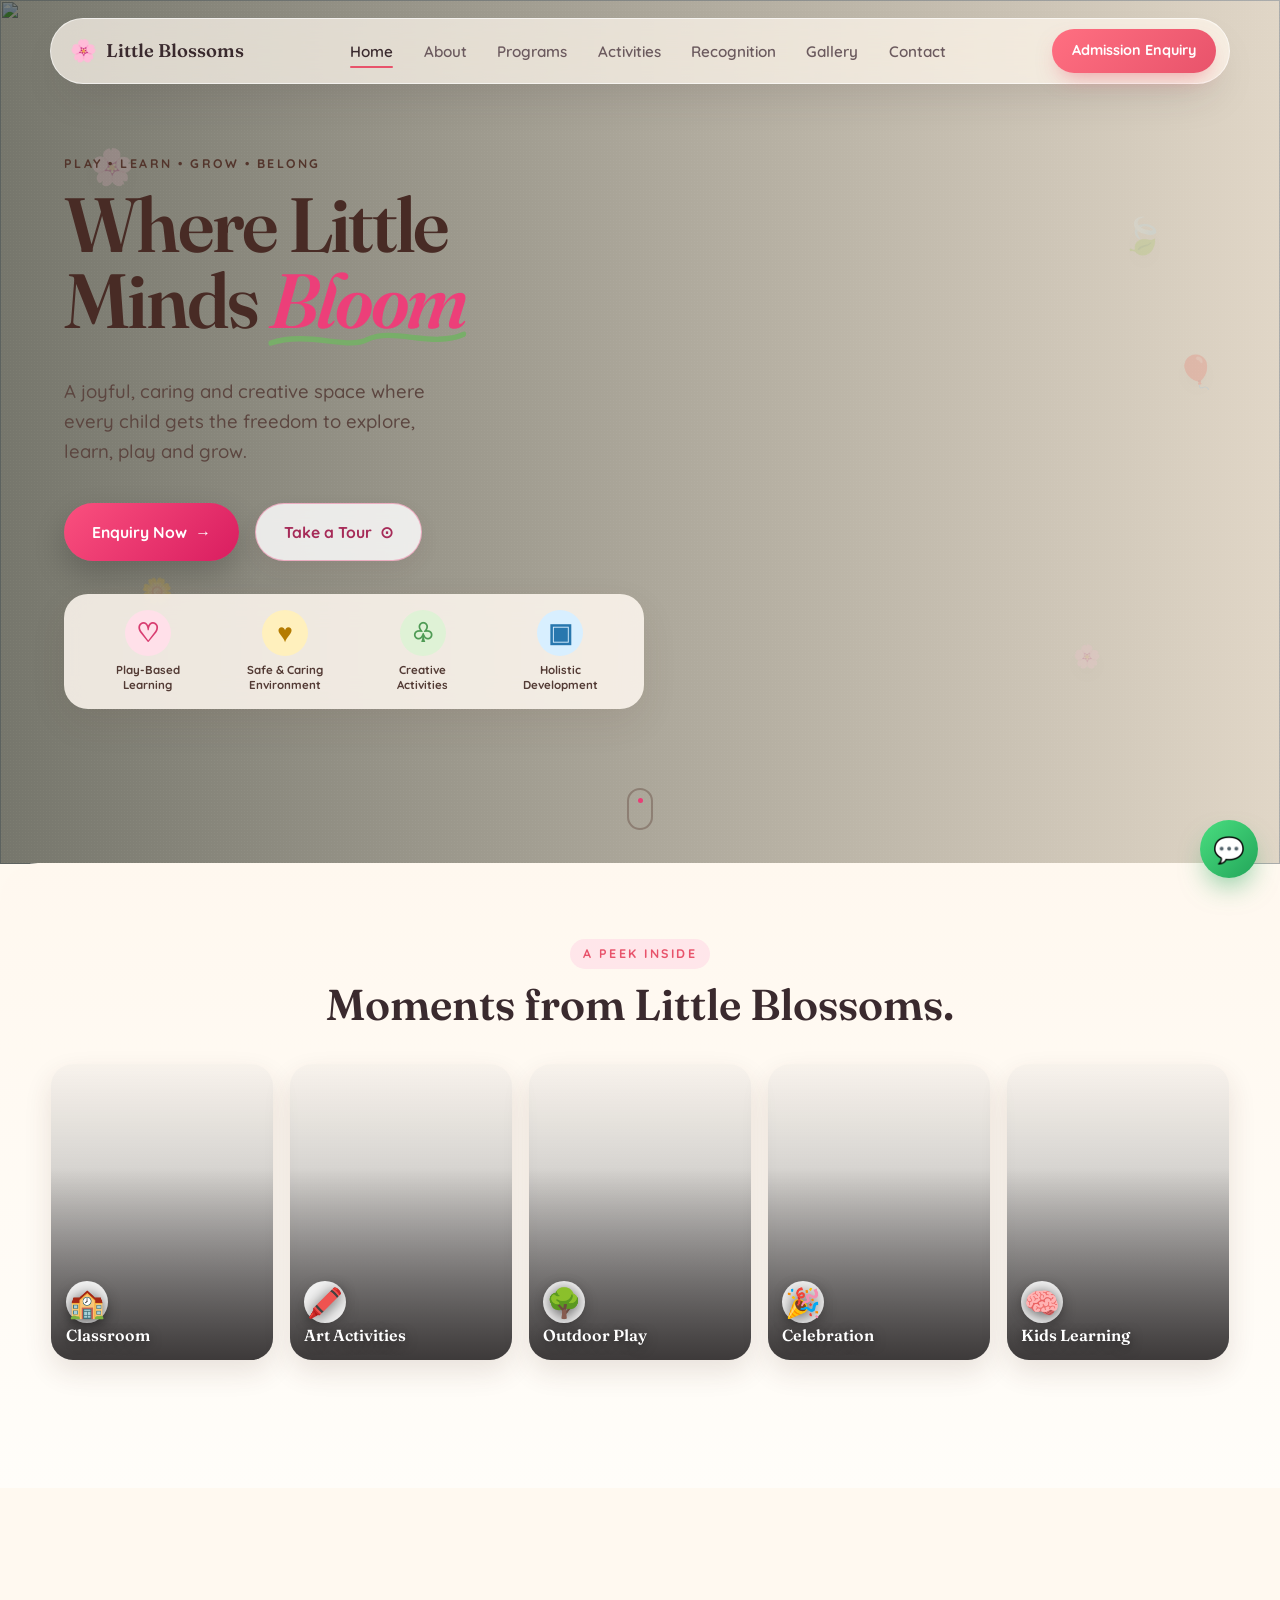
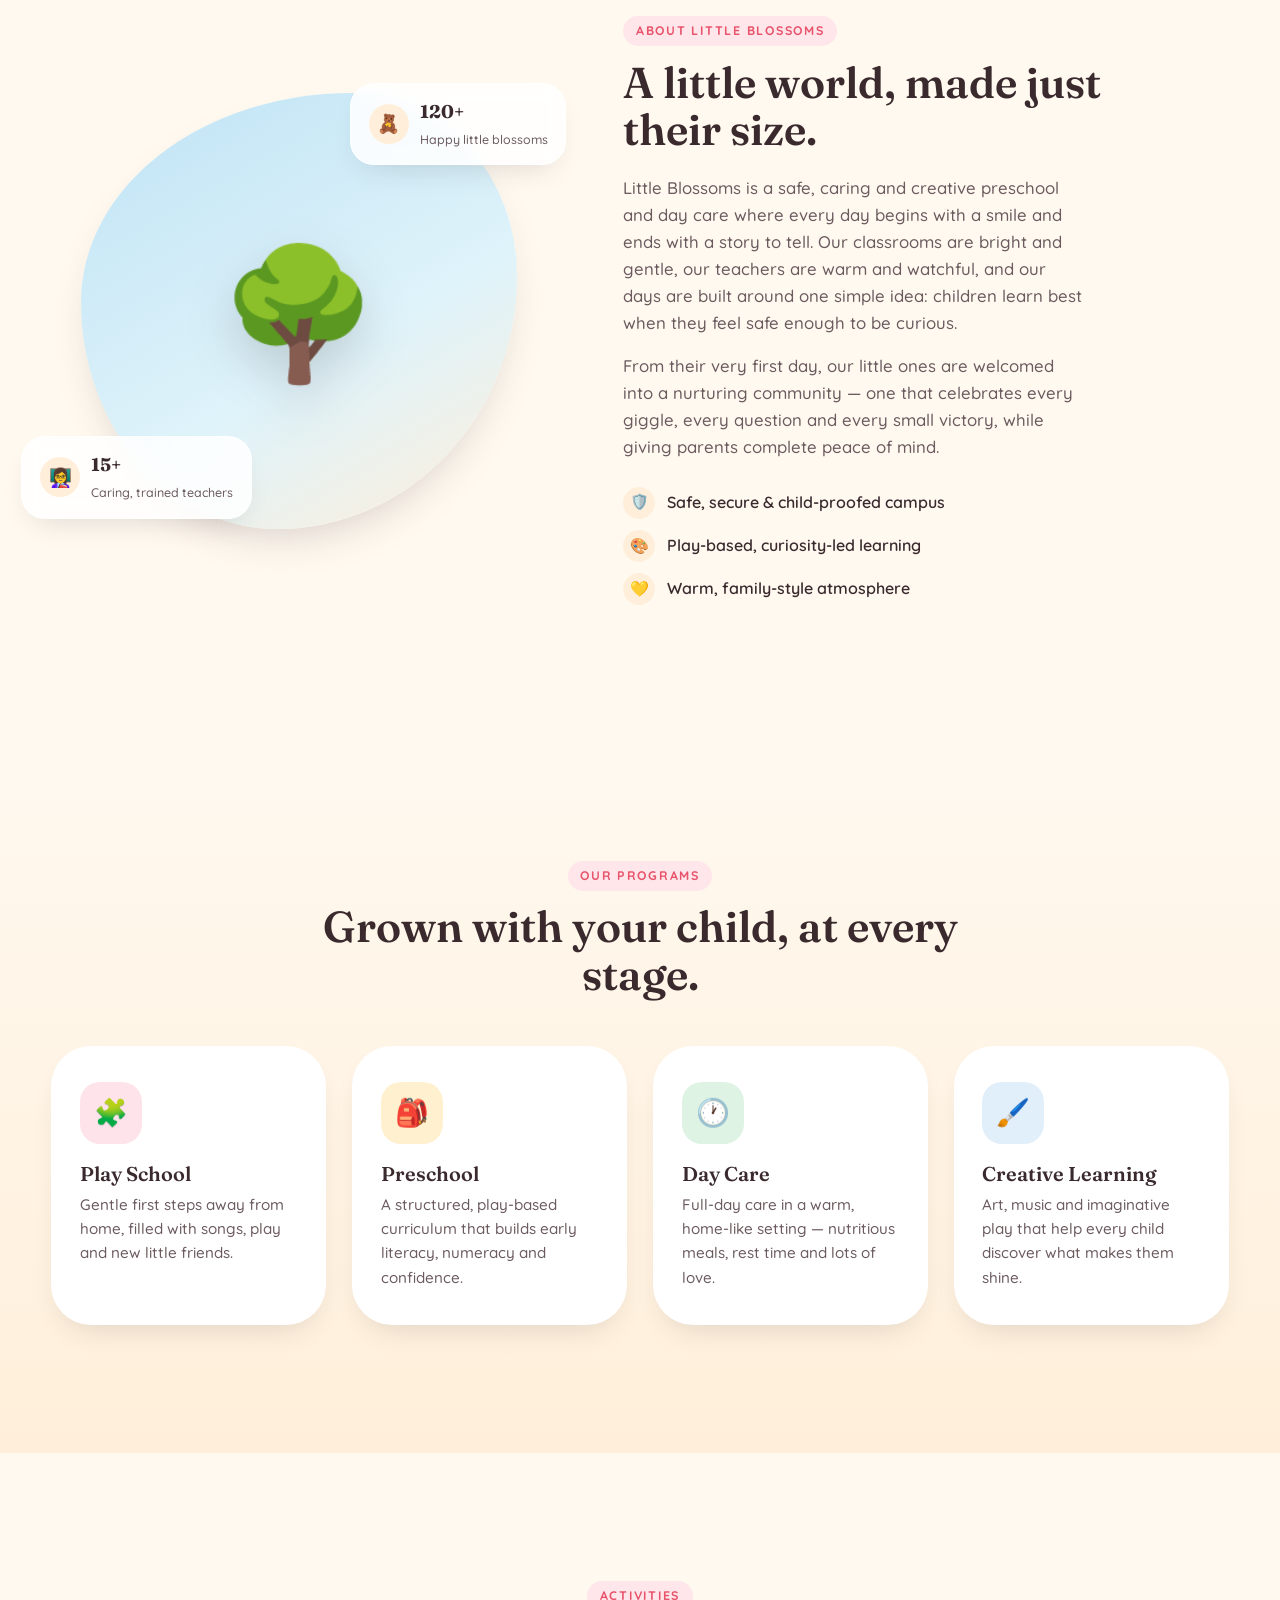
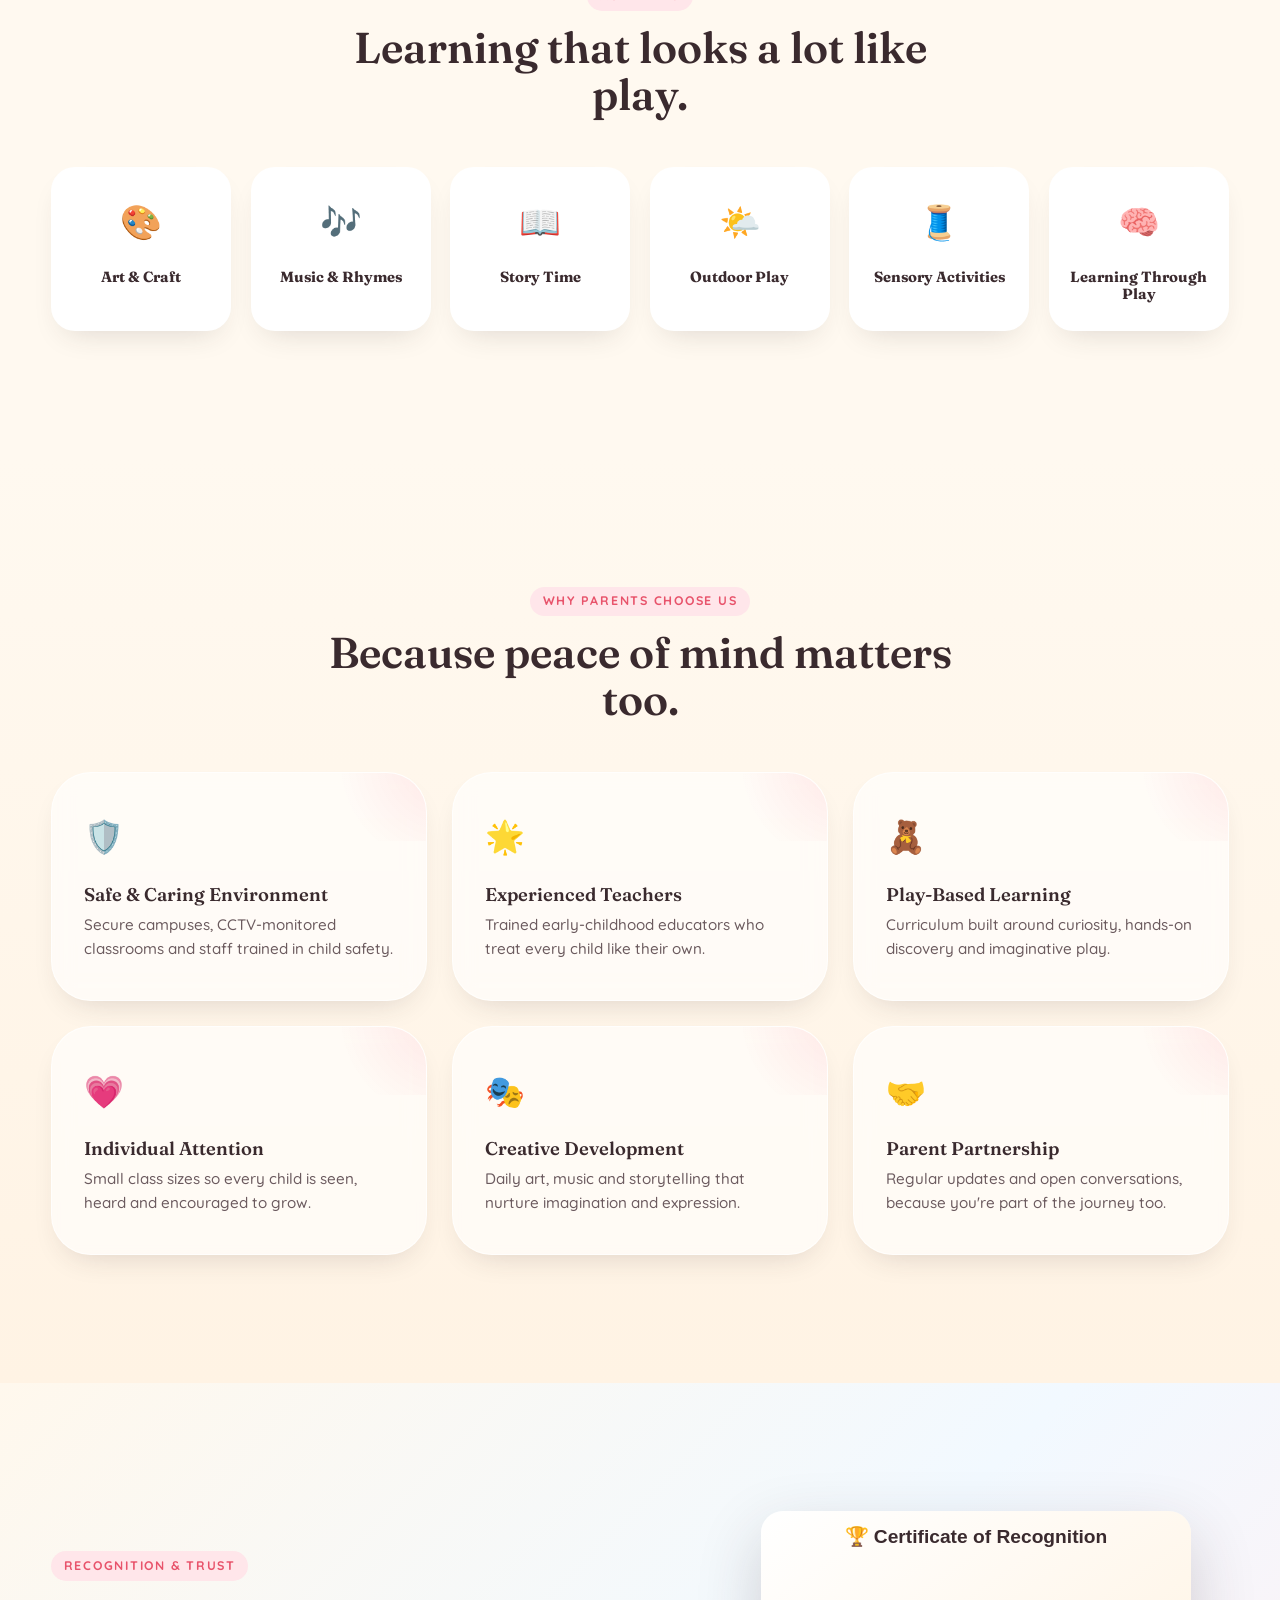
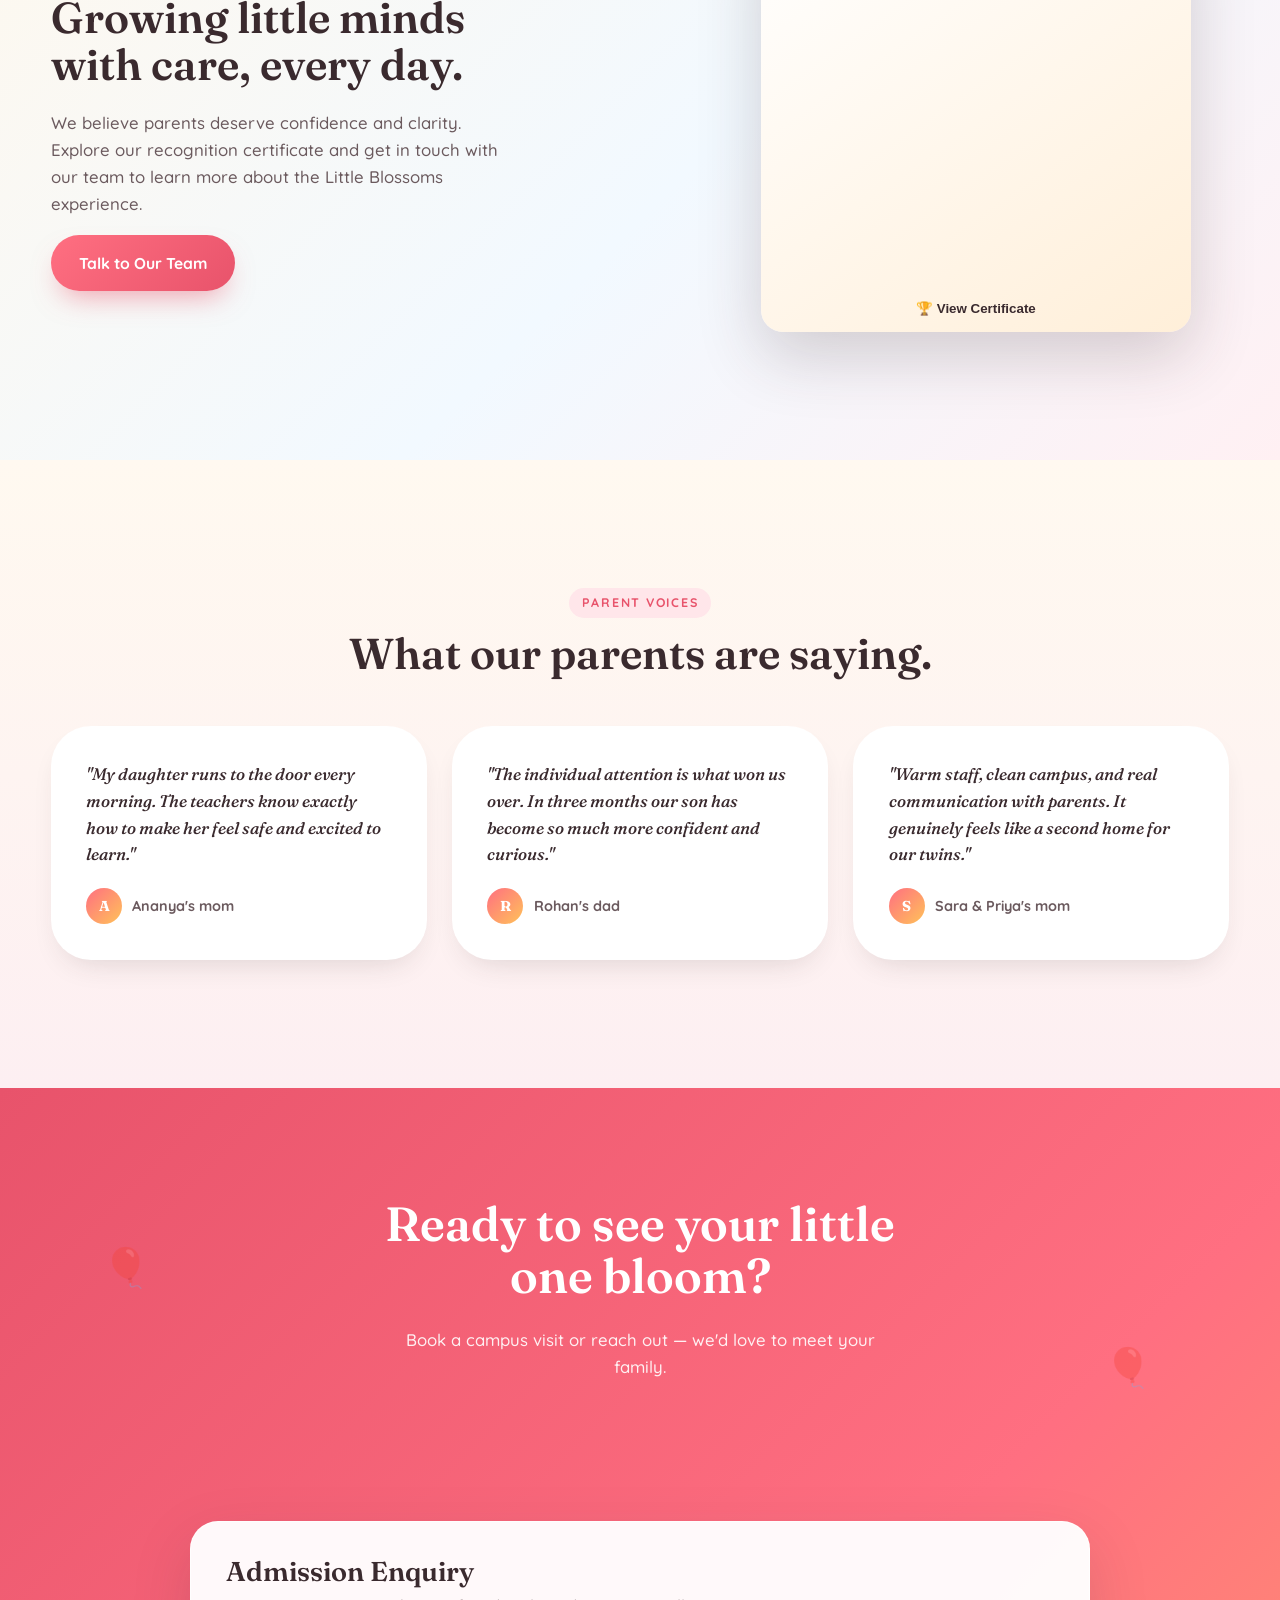
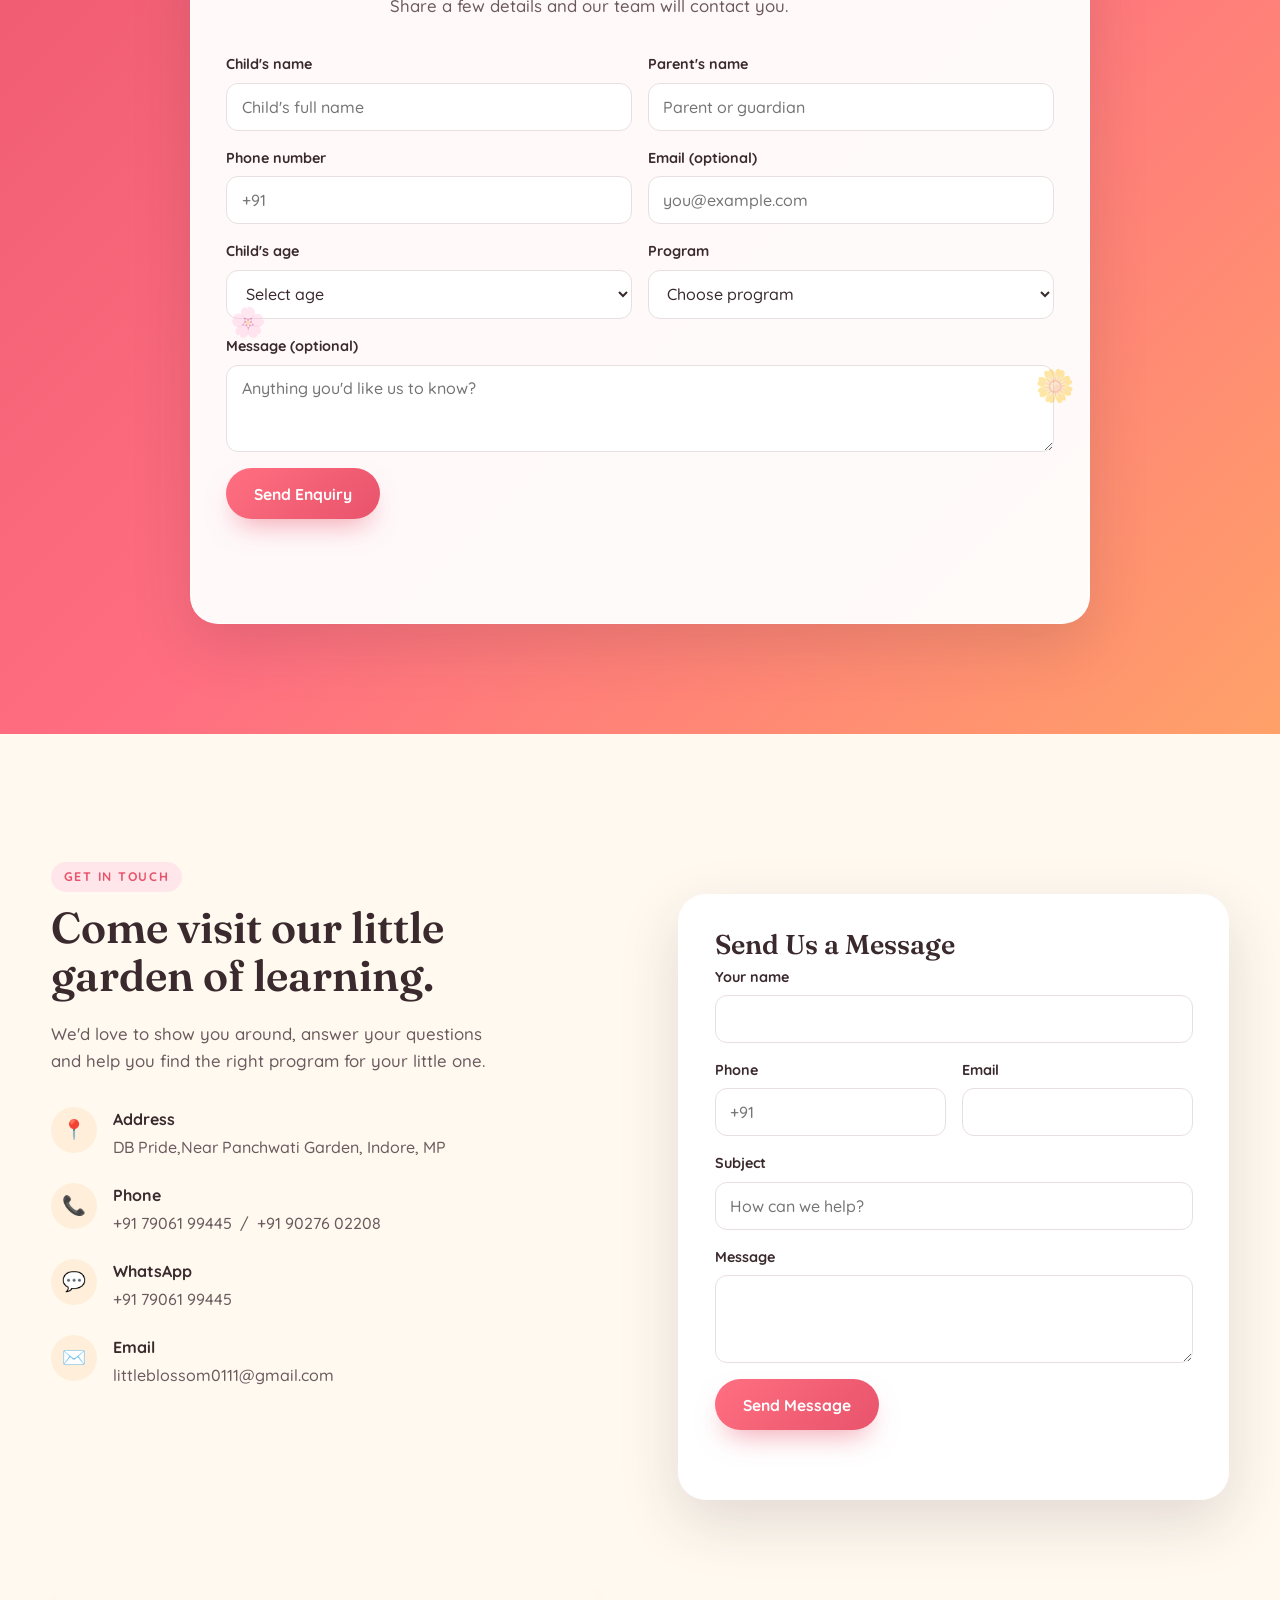
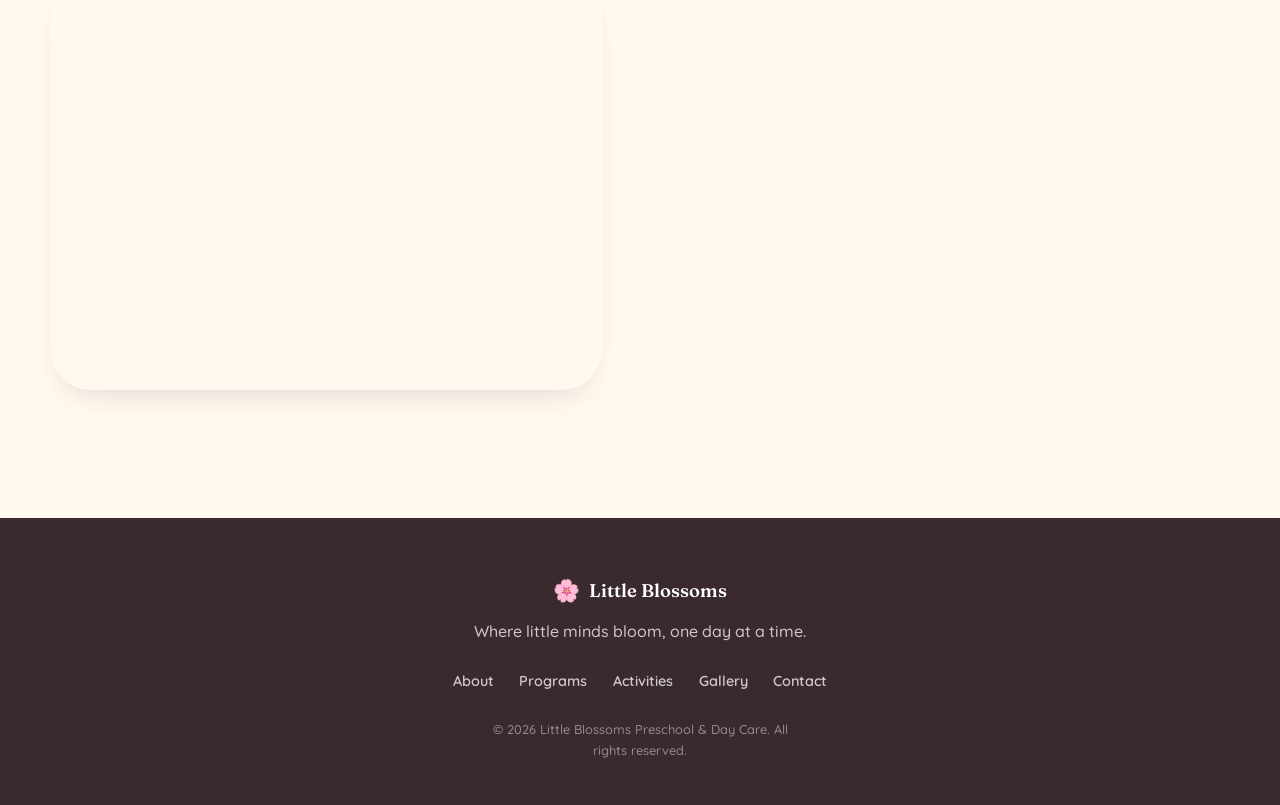
==== index.html @ 8f1f5c71 "Improve local SEO metadata and preschool structured data" ====
<!DOCTYPE html>
<html lang="en">
<head>
<meta charset="UTF-8" />
<meta name="viewport" content="width=device-width, initial-scale=1.0" />

<title>Little Blossoms — Preschool & Day Care</title>

<meta name="description" content="Looking for a play school, preschool or day care in DB Pride, Indore? Little Blossoms offers caring early learning, creative activities and day care. Call 79061 99445 for an admission enquiry." />
<meta name="robots" content="index, follow, max-image-preview:large" />
<link rel="canonical" href="https://littleblossom0111-droid.github.io/Littleblossomsdbpride/" />
<meta name="theme-color" content="#fff8f3" />
<meta property="og:type" content="website" />
<meta property="og:locale" content="en_IN" />
<meta property="og:site_name" content="Little Blossoms Preschool &amp; Day Care" />
<meta property="og:title" content="Little Blossoms Preschool &amp; Day Care in DB Pride, Indore" />
<meta property="og:description" content="A caring play school, preschool and day care in DB Pride, near Panchwati Garden, Indore." />
<meta property="og:url" content="https://littleblossom0111-droid.github.io/Littleblossomsdbpride/" />
<meta property="og:image" content="https://images.pexels.com/photos/8535232/pexels-photo-8535232.jpeg?auto=compress&amp;cs=tinysrgb&amp;w=1200" />
<meta name="twitter:card" content="summary_large_image" />
<meta name="twitter:title" content="Little Blossoms Preschool &amp; Day Care in DB Pride, Indore" />
<meta name="twitter:description" content="Play school, preschool and day care in DB Pride, Indore. Enquire about admissions." />
<meta name="keywords" content="Little Blossoms Indore, Little Blossoms DB Pride, preschool in DB Pride Indore, play school in DB Pride, daycare in DB Pride Indore, playgroup Indore, nursery school near Panchwati Garden Indore" />
<script type="application/ld+json">
{
  "@context": "https://schema.org",
  "@type": "Preschool",
  "@id": "https://littleblossom0111-droid.github.io/Littleblossomsdbpride/#preschool",
  "name": "Little Blossoms Preschool & Day Care",
  "url": "https://littleblossom0111-droid.github.io/Littleblossomsdbpride/",
  "description": "Play school, preschool and day care in DB Pride, near Panchwati Garden, Indore, Madhya Pradesh.",
  "telephone": ["+91-79061-99445", "+91-90276-02208"],
  "email": "littleblossom0111@gmail.com",
  "address": {
    "@type": "PostalAddress",
    "streetAddress": "DB Pride, Near Panchwati Garden",
    "addressLocality": "Indore",
    "addressRegion": "Madhya Pradesh",
    "addressCountry": "IN"
  },
  "areaServed": {"@type": "City", "name": "Indore"},
  "knowsAbout": ["Play school", "Preschool education", "Day care", "Playgroup", "Nursery school", "Early childhood learning"]
}
</script>

<!-- Fonts -->
<link rel="preconnect" href="https://fonts.googleapis.com">
<link rel="preconnect" href="https://fonts.gstatic.com" crossorigin>

<link href="https://fonts.googleapis.com/css2?family=Fraunces:ital,opsz,wght@0,9..144,400;0,9..144,500;0,9..144,600;0,9..144,700;1,9..144,500&family=Quicksand:wght@400;500;600;700&display=swap" rel="stylesheet">

<link rel="stylesheet" href="style.css" />

<link rel="icon"
href="data:image/svg+xml,<svg xmlns=%22http://www.w3.org/2000/svg%22 viewBox=%220 0 100 100%22><text y=%22.9em%22 font-size=%2290%22>🌸</text></svg>">

<style>

/* =====================================================
   CERTIFICATE CLICK / FULL SCREEN POPUP
   ===================================================== */

.about-cert-photo {
  cursor: zoom-in;
}

.certificate-lightbox {
  position: fixed;
  inset: 0;

  width: 100%;
  height: 100%;

  background: rgba(0, 0, 0, 0.94);

  display: flex;
  align-items: center;
  justify-content: center;

  padding: 25px;

  opacity: 0;
  visibility: hidden;
  pointer-events: none;

  z-index: 999999;

  transition:
    opacity 0.3s ease,
    visibility 0.3s ease;
}

.certificate-lightbox.active {
  opacity: 1;
  visibility: visible;
  pointer-events: auto;
}

.certificate-lightbox img {
  display: block;

  max-width: 95vw;
  max-height: 90vh;

  width: auto;
  height: auto;

  object-fit: contain;

  border-radius: 12px;

  box-shadow:
    0 20px 80px rgba(0,0,0,0.7);

  transform: scale(0.85);

  transition: transform 0.3s ease;
}

.certificate-lightbox.active img {
  transform: scale(1);
}

/* Close Button */

.certificate-close {
  position: absolute;

  top: 18px;
  right: 20px;

  width: 48px;
  height: 48px;

  border: 1px solid rgba(255,255,255,0.25);

  border-radius: 50%;

  background: rgba(255,255,255,0.12);

  color: white;

  font-size: 24px;
  font-weight: 600;

  cursor: pointer;

  display: flex;
  align-items: center;
  justify-content: center;

  z-index: 10;

  transition:
    background 0.2s ease,
    transform 0.2s ease;
}

.certificate-close:hover {
  background: rgba(255,255,255,0.25);
  transform: scale(1.08);
}

/* Mobile */

@media (max-width: 600px) {

  .certificate-lightbox {
    padding: 15px;
  }

  .certificate-lightbox img {
    max-width: 96vw;
    max-height: 85vh;
    border-radius: 8px;
  }

  .certificate-close {
    top: 12px;
    right: 12px;

    width: 44px;
    height: 44px;

    font-size: 21px;
  }
}

</style>

</head>

<body>

<!-- =====================================================
     NAVIGATION
     ===================================================== -->

<nav class="navbar" id="navbar">

  <div class="nav-inner">

    <a href="#home" class="nav-logo">

      <span class="nav-logo-icon">🌸</span>

      <span class="nav-logo-text">
        Little Blossoms
      </span>

    </a>

    <ul class="nav-links" id="navLinks">

      <li>
        <a href="#home" class="nav-link active">
          Home
        </a>
      </li>

      <li>
        <a href="#about" class="nav-link">
          About
        </a>
      </li>

      <li>
        <a href="#programs" class="nav-link">
          Programs
        </a>
      </li>

      <li>
        <a href="#activities" class="nav-link">
          Activities
        </a>
      </li>

      <li>
        <a href="#recognition" class="nav-link">Recognition</a>
      </li>

      <li>
        <a href="#gallery" class="nav-link">
          Gallery
        </a>
      </li>

      <li>
        <a href="#contact" class="nav-link">
          Contact
        </a>
      </li>

    </ul>

    <a href="#admission" class="nav-cta">
      Admission Enquiry
    </a>

    <button
      class="nav-toggle"
      id="navToggle"
      aria-label="Toggle menu"
      aria-expanded="false">

      <span></span>
      <span></span>
      <span></span>

    </button>

  </div>

</nav>


<!-- =====================================================
     HERO
     ===================================================== -->

<header class="hero" id="home">

  <div class="hero-video-wrap" aria-hidden="true">
    <img class="hero-photo" src="https://images.pexels.com/photos/8535232/pexels-photo-8535232.jpeg?auto=compress&cs=tinysrgb&w=2000" alt="" fetchpriority="high">
  </div>

  <div class="hero-noise"></div>

  <div class="hero-decor" aria-hidden="true">

    <span class="petal petal-1">🌸</span>
    <span class="petal petal-2">🌼</span>
    <span class="petal petal-3">🍃</span>
    <span class="petal petal-4">🌸</span>
    <span class="petal petal-5">🎈</span>

  </div>

  <div class="hero-content">

    <p class="hero-eyebrow reveal" data-reveal>
      PLAY &bull; LEARN &bull; GROW &bull; BELONG
    </p>

    <h1 class="hero-title reveal" data-reveal>

      Where Little Minds

      <span class="bloom-word">

        Bloom

        <svg
          class="bloom-underline"
          viewBox="0 0 300 24"
          preserveAspectRatio="none">

          <path
            d="M2 18 C 60 4, 120 26, 150 14 C 190 0, 250 24, 298 8" />

        </svg>

      </span>

    </h1>

    <p class="hero-sub reveal" data-reveal>

      A joyful, caring and creative space where every child
      gets the freedom to explore, learn, play and grow.

    </p>

    <div class="hero-actions reveal" data-reveal>

      <a href="#admission" class="btn btn-primary">
        <span>Enquiry Now&nbsp; →</span>
      </a>

      <a href="#about" class="btn btn-ghost">
        <span>Take a Tour&nbsp; ⊙</span>
      </a>

    </div>

    <div class="hero-feature-strip reveal" data-reveal aria-label="Our preschool values">
      <div class="hero-feature"><span>♡</span><small>Play-Based<br>Learning</small></div>
      <div class="hero-feature"><span>♥</span><small>Safe &amp; Caring<br>Environment</small></div>
      <div class="hero-feature"><span>♧</span><small>Creative<br>Activities</small></div>
      <div class="hero-feature"><span>▣</span><small>Holistic<br>Development</small></div>
    </div>

  </div>

  <a
    href="#about"
    class="scroll-cue"
    aria-label="Scroll down">

    <span class="scroll-cue-dot"></span>

  </a>

</header>


<!-- =====================================================
     GALLERY
     ===================================================== -->

<section
  class="section gallery"
  id="gallery">

  <div class="container">

    <p
      class="eyebrow center reveal"
      data-reveal>

      A Peek Inside

    </p>

    <h2
      class="section-title center reveal"
      data-reveal>

      Moments from Little Blossoms.

    </h2>


    <div class="gallery-grid">

      <button
        type="button"
        class="gallery-card reveal"
        data-reveal
        style="--g1:#FFD9E8; --g2:#FFB6CE;"
        data-gallery-item
        data-folder="classroom"
        data-emoji="🏫"
        data-title="Classroom"
        data-desc="Bright, cheerful classrooms designed for little explorers.">

        <div class="gallery-face">

          <span>🏫</span>

          <h4>
            Classroom
          </h4>

        </div>

      </button>


      <button
        type="button"
        class="gallery-card reveal"
        data-reveal
        style="--g1:#FFF0C2; --g2:#FFDE8A;"
        data-gallery-item
        data-folder="art-activities"
        data-emoji="🖍️"
        data-title="Art Activities"
        data-desc="Colourful hands-on art sessions that spark imagination.">

        <div class="gallery-face">

          <span>🖍️</span>

          <h4>
            Art Activities
          </h4>

        </div>

      </button>


      <button
        type="button"
        class="gallery-card reveal"
        data-reveal
        style="--g1:#D9F0DD; --g2:#B7E4C0;"
        data-gallery-item
        data-folder="outdoor-play"
        data-emoji="🌳"
        data-title="Outdoor Play"
        data-desc="Safe outdoor time for running, playing and fresh air.">

        <div class="gallery-face">

          <span>🌳</span>

          <h4>
            Outdoor Play
          </h4>

        </div>

      </button>


      <button
        type="button"
        class="gallery-card reveal"
        data-reveal
        style="--g1:#E1EEFB; --g2:#BFDCF5;"
        data-gallery-item
        data-folder="celebration"
        data-emoji="🎉"
        data-title="Celebration"
        data-desc="Festivals and birthdays celebrated together as one family.">

        <div class="gallery-face">

          <span>🎉</span>

          <h4>
            Celebration
          </h4>

        </div>

      </button>


      <button
        type="button"
        class="gallery-card reveal"
        data-reveal
        style="--g1:#EEE1FB; --g2:#D9BFF5;"
        data-gallery-item
        data-folder="kids-learning"
        data-emoji="🧠"
        data-title="Kids Learning"
        data-desc="Playful, curiosity-led learning moments every single day.">

        <div class="gallery-face">

          <span>🧠</span>

          <h4>
            Kids Learning
          </h4>

        </div>

      </button>

    </div>

</section>





<main>


<!-- =====================================================
     ABOUT
     ===================================================== -->

<section class="section about" id="about">

  <div class="container about-grid">

    <div class="about-visual reveal" data-reveal>

      <div class="about-blob"></div>

      <div class="about-card-float about-card-1">

        <span class="icon-pill">🧸</span>

        <div>

          <strong>120+</strong>

          <small>
            Happy little blossoms
          </small>

        </div>

      </div>


      <div class="about-card-float about-card-2">

        <span class="icon-pill">👩‍🏫</span>

        <div>

          <strong>15+</strong>

          <small>
            Caring, trained teachers
          </small>

        </div>

      </div>


      <div
        class="about-illustration"
        aria-hidden="true">

        🌳

      </div>

    </div>


    <div class="about-copy">

      <p class="eyebrow reveal" data-reveal>
        About Little Blossoms
      </p>

      <h2
        class="section-title reveal"
        data-reveal>

        A little world, made just their size.

      </h2>

      <p
        class="section-text reveal"
        data-reveal>

        Little Blossoms is a safe, caring and creative
        preschool and day care where every day begins
        with a smile and ends with a story to tell.
        Our classrooms are bright and gentle, our
        teachers are warm and watchful, and our days
        are built around one simple idea: children learn
        best when they feel safe enough to be curious.

      </p>

      <p
        class="section-text reveal"
        data-reveal>

        From their very first day, our little ones are
        welcomed into a nurturing community — one that
        celebrates every giggle, every question and
        every small victory, while giving parents
        complete peace of mind.

      </p>

      <ul
        class="about-points reveal"
        data-reveal>

        <li>
          <span>🛡️</span>
          Safe, secure &amp; child-proofed campus
        </li>

        <li>
          <span>🎨</span>
          Play-based, curiosity-led learning
        </li>

        <li>
          <span>💛</span>
          Warm, family-style atmosphere
        </li>

      </ul>

    </div>

  </div>

</section>


<!-- =====================================================
     PROGRAMS
     ===================================================== -->

<section
  class="section programs"
  id="programs">

  <div class="container">

    <p
      class="eyebrow center reveal"
      data-reveal>

      Our Programs

    </p>

    <h2
      class="section-title center reveal"
      data-reveal>

      Grown with your child, at every stage.

    </h2>


    <div class="programs-grid">

      <article
        class="program-card reveal"
        data-reveal>

        <div
          class="program-icon"
          style="--tint:#FFE3EA;">

          🧩

        </div>

        <h3>
          Play School
        </h3>

        <p>
          Gentle first steps away from home,
          filled with songs, play and new
          little friends.
        </p>

      </article>


      <article
        class="program-card reveal"
        data-reveal>

        <div
          class="program-icon"
          style="--tint:#FFF1CF;">

          🎒

        </div>

        <h3>
          Preschool
        </h3>

        <p>
          A structured, play-based curriculum
          that builds early literacy, numeracy
          and confidence.
        </p>

      </article>


      <article
        class="program-card reveal"
        data-reveal>

        <div
          class="program-icon"
          style="--tint:#DFF3E4;">

          🕐

        </div>

        <h3>
          Day Care
        </h3>

        <p>
          Full-day care in a warm, home-like
          setting — nutritious meals, rest time
          and lots of love.
        </p>

      </article>


      <article
        class="program-card reveal"
        data-reveal>

        <div
          class="program-icon"
          style="--tint:#E1EFFB;">

          🖌️

        </div>

        <h3>
          Creative Learning
        </h3>

        <p>
          Art, music and imaginative play that
          help every child discover what makes
          them shine.
        </p>

      </article>

    </div>

  </div>

</section>


<!-- =====================================================
     ACTIVITIES
     ===================================================== -->

<section
  class="section activities"
  id="activities">

  <div class="container">

    <p
      class="eyebrow center reveal"
      data-reveal>

      Activities

    </p>

    <h2
      class="section-title center reveal"
      data-reveal>

      Learning that looks a lot like play.

    </h2>


    <div class="activities-grid">

      <div
        class="activity-tile reveal"
        data-reveal>

        <span class="activity-emoji">
          🎨
        </span>

        <h4>
          Art &amp; Craft
        </h4>

      </div>


      <div
        class="activity-tile reveal"
        data-reveal>

        <span class="activity-emoji">
          🎶
        </span>

        <h4>
          Music &amp; Rhymes
        </h4>

      </div>


      <div
        class="activity-tile reveal"
        data-reveal>

        <span class="activity-emoji">
          📖
        </span>

        <h4>
          Story Time
        </h4>

      </div>


      <div
        class="activity-tile reveal"
        data-reveal>

        <span class="activity-emoji">
          🌤️
        </span>

        <h4>
          Outdoor Play
        </h4>

      </div>


      <div
        class="activity-tile reveal"
        data-reveal>

        <span class="activity-emoji">
          🧵
        </span>

        <h4>
          Sensory Activities
        </h4>

      </div>


      <div
        class="activity-tile reveal"
        data-reveal>

        <span class="activity-emoji">
          🧠
        </span>

        <h4>
          Learning Through Play
        </h4>

      </div>

    </div>

  </div>

</section>


<!-- =====================================================
     WHY CHOOSE US
     ===================================================== -->

<section
  class="section why"
  id="why">

  <div class="container">

    <p
      class="eyebrow center reveal"
      data-reveal>

      Why Parents Choose Us

    </p>

    <h2
      class="section-title center reveal"
      data-reveal>

      Because peace of mind matters too.

    </h2>


    <div class="why-grid">

      <div
        class="why-card reveal"
        data-reveal>

        <div class="why-icon">
          🛡️
        </div>

        <h3>
          Safe &amp; Caring Environment
        </h3>

        <p>
          Secure campuses, CCTV-monitored
          classrooms and staff trained in
          child safety.
        </p>

      </div>


      <div
        class="why-card reveal"
        data-reveal>

        <div class="why-icon">
          🌟
        </div>

        <h3>
          Experienced Teachers
        </h3>

        <p>
          Trained early-childhood educators
          who treat every child like their own.
        </p>

      </div>


      <div
        class="why-card reveal"
        data-reveal>

        <div class="why-icon">
          🧸
        </div>

        <h3>
          Play-Based Learning
        </h3>

        <p>
          Curriculum built around curiosity,
          hands-on discovery and imaginative play.
        </p>

      </div>


      <div
        class="why-card reveal"
        data-reveal>

        <div class="why-icon">
          💗
        </div>

        <h3>
          Individual Attention
        </h3>

        <p>
          Small class sizes so every child
          is seen, heard and encouraged to grow.
        </p>

      </div>


      <div
        class="why-card reveal"
        data-reveal>

        <div class="why-icon">
          🎭
        </div>

        <h3>
          Creative Development
        </h3>

        <p>
          Daily art, music and storytelling
          that nurture imagination and expression.
        </p>

      </div>


      <div
        class="why-card reveal"
        data-reveal>

        <div class="why-icon">
          🤝
        </div>

        <h3>
          Parent Partnership
        </h3>

        <p>
          Regular updates and open conversations,
          because you're part of the journey too.
        </p>

      </div>

    </div>

  </div>

</section>



<!-- =====================================================
     RECOGNITION & CERTIFICATE
     ===================================================== -->
<section class="section recognition" id="recognition">
  <div class="container recognition-grid">
    <div class="recognition-copy">
      <p class="eyebrow reveal" data-reveal>Recognition &amp; Trust</p>
      <h2 class="section-title reveal" data-reveal>Growing little minds with care, every day.</h2>
      <p class="section-text reveal" data-reveal>We believe parents deserve confidence and clarity. Explore our recognition certificate and get in touch with our team to learn more about the Little Blossoms experience.</p>
      <a href="#contact" class="btn btn-primary">Talk to Our Team</a>
    </div>
    <button type="button" class="recognition-certificate reveal" data-reveal id="certificatePhoto" aria-label="View Little Blossoms certificate">
      <img src="images/IMG-20260812-WA0001.jpg" alt="Little Blossoms certification" loading="lazy" onerror="this.closest('.recognition-certificate').classList.add('is-missing')">
      <span>🏆 View Certificate</span>
    </button>
  </div>
</section>

<!-- =====================================================
     TESTIMONIALS
     ===================================================== -->

<section
  class="section testimonials"
  id="testimonials">

  <div class="container">

    <p
      class="eyebrow center reveal"
      data-reveal>

      Parent Voices

    </p>

    <h2
      class="section-title center reveal"
      data-reveal>

      What our parents are saying.

    </h2>


    <div class="testimonial-grid">

      <figure
        class="testimonial-card reveal"
        data-reveal>

        <p>
          "My daughter runs to the door every morning.
          The teachers know exactly how to make her feel
          safe and excited to learn."
        </p>

        <figcaption>
          <span class="avatar">A</span>
          Ananya's mom
        </figcaption>

      </figure>


      <figure
        class="testimonial-card reveal"
        data-reveal>

        <p>
          "The individual attention is what won us over.
          In three months our son has become so much
          more confident and curious."
        </p>

        <figcaption>
          <span class="avatar">R</span>
          Rohan's dad
        </figcaption>

      </figure>


      <figure
        class="testimonial-card reveal"
        data-reveal>

        <p>
          "Warm staff, clean campus, and real communication
          with parents. It genuinely feels like a second
          home for our twins."
        </p>

        <figcaption>
          <span class="avatar">S</span>
          Sara &amp; Priya's mom
        </figcaption>

      </figure>

    </div>

  </div>

</section>


<!-- =====================================================
     ADMISSION CTA
     ===================================================== -->

<section
  class="admission"
  id="admission">

  <div
    class="admission-decor"
    aria-hidden="true">

    <span>🎈</span>
    <span>🌸</span>
    <span>🎈</span>
    <span>🌼</span>

  </div>


  <div class="container admission-inner">

    <h2
      class="reveal"
      data-reveal>

      Ready to see your little one bloom?

    </h2>

    <p
      class="reveal"
      data-reveal>

      Book a campus visit or reach out —
      we'd love to meet your family.

    </p>


    <div
      class="admission-actions reveal"
      data-reveal>

      <a
        href="https://wa.me/917906199445"
        target="_blank"
        rel="noopener"
        class="btn btn-whatsapp">

        <span>
          WhatsApp Us
        </span>

      </a>


      <a
        href="tel:+917906199445"
        class="btn btn-primary">

        <span>
          Call Now
        </span>

      </a>


      <a
        href="#contact"
        class="btn btn-ghost-light">

        <span>
          Book a Visit
        </span>

      </a>

    </div>


    <form class="lead-form" id="admissionForm">
      <h3>Admission Enquiry</h3>
      <p>Share a few details and our team will contact you.</p>
      <div class="lead-form-grid">
        <label>Child's name<input name="child_name" autocomplete="given-name" required maxlength="100" placeholder="Child's full name"></label>
        <label>Parent's name<input name="parent_name" autocomplete="name" required maxlength="100" placeholder="Parent or guardian"></label>
        <label>Phone number<input name="phone" type="tel" autocomplete="tel" required pattern="[0-9+() -]{8,20}" maxlength="20" placeholder="+91"></label>
        <label>Email (optional)<input name="email" type="email" autocomplete="email" maxlength="254" placeholder="you@example.com"></label>
        <label>Child's age<select name="child_age" required><option value="">Select age</option><option>1–2 years</option><option>2–3 years</option><option>3–4 years</option><option>4–5 years</option><option>5+ years</option></select></label>
        <label>Program<select name="program" required><option value="">Choose program</option><option>Play School</option><option>Preschool</option><option>Day Care</option><option>Creative Learning</option></select></label>
      </div>
      <label>Message (optional)<textarea name="message" rows="3" maxlength="1000" placeholder="Anything you'd like us to know?"></textarea></label>
      <button class="btn btn-primary" type="submit">Send Enquiry</button>
      <p class="form-feedback" id="admissionFeedback" role="status" aria-live="polite"></p>
    </form>

  </div>

</section>


<!-- =====================================================
     CONTACT
     ===================================================== -->

<section
  class="section contact"
  id="contact">

  <div class="container contact-grid">

    <div class="contact-info">

      <p
        class="eyebrow reveal"
        data-reveal>

        Get in Touch

      </p>

      <h2
        class="section-title reveal"
        data-reveal>

        Come visit our little garden of learning.

      </h2>

      <p
        class="section-text reveal"
        data-reveal>

        We'd love to show you around, answer your
        questions and help you find the right program
        for your little one.

      </p>


      <ul
        class="contact-list reveal"
        data-reveal>


        <li>

          <span class="contact-icon">
            📍
          </span>

          <div>

            <strong>
              Address
            </strong>

            <p>
              DB Pride,Near Panchwati Garden,
              Indore, MP
            </p>

          </div>

        </li>


        <li>

          <span class="contact-icon">
            📞
          </span>

          <div>

            <strong>
              Phone
            </strong>

            <p>

              <a href="tel:+917906199445">
                +91 79061 99445
              </a>

              &nbsp;/&nbsp;

              <a href="tel:+919027602208">
                +91 90276 02208
              </a>

            </p>

          </div>

        </li>


        <li>

          <span class="contact-icon">
            💬
          </span>

          <div>

            <strong>
              WhatsApp
            </strong>

            <p>

              <a
                href="https://wa.me/917906199445"
                target="_blank"
                rel="noopener">

                +91 79061 99445

              </a>

            </p>

          </div>

        </li>


        <li>

          <span class="contact-icon">
            ✉️
          </span>

          <div>

            <strong>
              Email
            </strong>

            <p>

              <a href="mailto:littleblossom0111@gmail.com">

                littleblossom0111@gmail.com

              </a>

            </p>

          </div>

        </li>

      </ul>

    </div>



    <form class="lead-form contact-form" id="contactForm">
      <h3>Send Us a Message</h3>
      <label>Your name<input name="name" autocomplete="name" required maxlength="100"></label>
      <div class="lead-form-grid">
        <label>Phone<input name="phone" type="tel" autocomplete="tel" maxlength="20" placeholder="+91"></label>
        <label>Email<input name="email" type="email" autocomplete="email" maxlength="254"></label>
      </div>
      <label>Subject<input name="subject" required maxlength="150" placeholder="How can we help?"></label>
      <label>Message<textarea name="message" rows="3" required maxlength="2000"></textarea></label>
      <button class="btn btn-primary" type="submit">Send Message</button>
      <p class="form-feedback" id="contactFeedback" role="status" aria-live="polite"></p>
    </form>


    <div
      class="contact-map reveal"
      data-reveal>

      <iframe
        title="Little Blossoms location map"
        src="https://maps.google.com/maps?q=preschool&t=&z=13&ie=UTF8&iwloc=&output=embed"
        loading="lazy"
        referrerpolicy="no-referrer-when-downgrade">
      </iframe>

    </div>

  </div>

</section>

</main>


<!-- =====================================================
     GALLERY LIGHTBOX
     ===================================================== -->

<div
  class="lightbox"
  id="lightbox"
  aria-hidden="true">

  <div
    class="lightbox-backdrop"
    data-lightbox-close>
  </div>


  <div
    class="lightbox-panel"
    role="dialog"
    aria-modal="true"
    aria-labelledby="lightboxTitle">

    <button
      type="button"
      class="lightbox-close"
      data-lightbox-close
      aria-label="Close">

      ✕

    </button>


    <span
      class="lightbox-emoji"
      id="lightboxEmoji">

      🏫

    </span>


    <h3 id="lightboxTitle">
      Classroom
    </h3>


    <p id="lightboxDesc">
      Bright, cheerful classrooms designed
      for little explorers.
    </p>
    <div class="gallery-media-tabs" role="tablist" aria-label="Gallery media type">
      <button type="button" class="gallery-media-tab active" data-media-filter="image" role="tab" aria-selected="true">Photos</button>
      <button type="button" class="gallery-media-tab" data-media-filter="video" role="tab" aria-selected="false">Videos</button>
    </div>
    <div class="gallery-modal-admin-link" id="galleryModalAdminLink" hidden><a class="btn btn-ghost" href="gallery-admin.html">Upload / Manage Gallery</a></div>


    <div
      class="lightbox-media"
      id="lightboxMedia">

      <p class="lightbox-loading">
        Loading…
      </p>

    </div>

  </div>

</div>


<!-- =====================================================
     FOOTER
     ===================================================== -->

<footer class="footer">

  <div class="container footer-inner">

    <a
      href="#home"
      class="nav-logo">

      <span class="nav-logo-icon">
        🌸
      </span>

      <span class="nav-logo-text">
        Little Blossoms
      </span>

    </a>


    <p>
      Where little minds bloom,
      one day at a time.
    </p>


    <ul class="footer-links">

      <li>
        <a href="#about">
          About
        </a>
      </li>

      <li>
        <a href="#programs">
          Programs
        </a>
      </li>

      <li>
        <a href="#activities">
          Activities
        </a>
      </li>

      <li>
        <a href="#gallery">
          Gallery
        </a>
      </li>

      <li>
        <a href="#contact">
          Contact
        </a>
      </li>

    </ul>


    <p class="footer-copy">

      ©
      <span id="year"></span>
      Little Blossoms Preschool &amp; Day Care.
      All rights reserved.

    </p>

  </div>

</footer>


<!-- WhatsApp -->

<a
  href="https://wa.me/917906199445"
  target="_blank"
  rel="noopener"
  class="whatsapp-float"
  aria-label="Chat on WhatsApp">

  💬

</a>


<!-- =====================================================
     THREE.JS
     ===================================================== -->

<!-- Private admin shortcut: tap the footer flower 5 times quickly. Authentication is still required. -->
<script>
(() => {
  const flower = document.querySelector('.footer .nav-logo-icon');
  if (!flower) return;
  flower.setAttribute('role', 'button');
  flower.setAttribute('tabindex', '0');
  flower.setAttribute('aria-label', 'Little Blossoms');
  let taps = 0, resetTimer;
  const tap = () => {
    taps++;
    clearTimeout(resetTimer);
    if (taps >= 5) {
      taps = 0;
      window.location.href = 'gallery-admin.html';
      return;
    }
    resetTimer = setTimeout(() => { taps = 0; }, 2500);
  };
  flower.addEventListener('click', (event) => { event.preventDefault(); event.stopPropagation(); tap(); });
  flower.addEventListener('keydown', (event) => {
    if (event.key === 'Enter' || event.key === ' ') {
      event.preventDefault();
      tap();
    }
  });
})();
</script>

<script
  type="module"
  src="script.js">
</script>


</body>
</html>
---- style.css ----
/* =========================================================
   LITTLE BLOSSOMS — Design Tokens
   ========================================================= */
:root{
  --cream:        #FFF9F0;
  --cream-deep:   #FFEFDA;
  --ink:          #3A2A2E;
  --ink-soft:     #6B5A5E;
  --coral:        #FF6F81;
  --coral-deep:   #E8536B;
  --sun:          #FFC259;
  --sun-deep:     #F5A623;
  --leaf:         #7FB685;
  --leaf-deep:    #5E9A6B;
  --sky:          #BFE3F5;
  --sky-deep:     #8FCBE8;
  --white:        #FFFFFF;

  --font-display: 'Fraunces', 'Georgia', serif;
  --font-body:    'Quicksand', 'Segoe UI', sans-serif;

  --radius-sm: 14px;
  --radius-md: 24px;
  --radius-lg: 40px;
  --radius-pill: 999px;

  --shadow-soft: 0 20px 45px -20px rgba(58, 42, 46, 0.25);
  --shadow-card: 0 14px 30px -14px rgba(58, 42, 46, 0.18);

  --ease: cubic-bezier(.22,1,.36,1);
}

/* =========================================================
   RESET
   ========================================================= */
*, *::before, *::after{ box-sizing: border-box; }
html{ scroll-behavior: smooth; }
body{
  margin:0;
  background: var(--cream);
  color: var(--ink);
  font-family: var(--font-body);
  font-weight: 500;
  line-height: 1.6;
  overflow-x: hidden;
  -webkit-font-smoothing: antialiased;
}
img{ max-width: 100%; display:block; }
a{ color: inherit; text-decoration: none; }
ul{ list-style: none; margin:0; padding:0; }
h1,h2,h3,h4{
  font-family: var(--font-display);
  font-weight: 600;
  line-height: 1.1;
  margin: 0 0 .5em;
  color: var(--ink);
}
p{ margin: 0 0 1em; }

@media (prefers-reduced-motion: reduce){
  html{ scroll-behavior: auto; }
  *, *::before, *::after{
    animation-duration: 0.001ms !important;
    animation-iteration-count: 1 !important;
    transition-duration: 0.001ms !important;
    scroll-behavior: auto !important;
  }
}

:focus-visible{
  outline: 3px solid var(--coral-deep);
  outline-offset: 3px;
  border-radius: 6px;
}

.container{
  width: min(1180px, 92%);
  margin-inline: auto;
}

.eyebrow{
  display:inline-block;
  font-family: var(--font-body);
  font-weight: 700;
  letter-spacing: .14em;
  text-transform: uppercase;
  font-size: .78rem;
  color: var(--coral-deep);
  background: #FFE6EA;
  padding: .4em 1em;
  border-radius: var(--radius-pill);
  margin-bottom: 1em;
}
.eyebrow.center{ display:block; width:fit-content; margin-inline:auto; }

.section-title{
  font-size: clamp(1.9rem, 3.4vw, 2.7rem);
  max-width: 18ch;
}
.section-title.center{ margin-inline:auto; text-align:center; max-width: 22ch; }
.section-text{
  color: var(--ink-soft);
  font-size: 1.05rem;
  max-width: 46ch;
}

.section{ padding: clamp(70px, 10vw, 130px) 0; position:relative; }

/* subtle alternating section backgrounds for rhythm */
.about{ background: var(--cream); }
.programs{ background: linear-gradient(180deg, var(--cream) 0%, var(--cream-deep) 100%); }
.activities{ background: var(--cream); }
.why{ background: linear-gradient(180deg, var(--cream) 0%, #FFF3E4 100%); }
.gallery{ background: var(--cream); }
.testimonials{ background: linear-gradient(180deg, var(--cream) 0%, #FDEFF2 100%); }
.contact{ background: var(--cream); }

/* =========================================================
   BUTTONS
   ========================================================= */
.btn{
  display: inline-flex;
  align-items: center;
  gap:.5em;
  padding: 1em 1.8em;
  border-radius: var(--radius-pill);
  font-family: var(--font-body);
  font-weight: 700;
  font-size: .98rem;
  border: none;
  cursor: pointer;
  transition: transform .35s var(--ease), box-shadow .35s var(--ease), background .35s var(--ease);
  will-change: transform;
}
.btn:hover{ transform: translateY(-3px); }
.btn:active{ transform: translateY(0); }

.btn-primary{
  background: linear-gradient(135deg, var(--coral), var(--coral-deep));
  color: var(--white);
  box-shadow: 0 14px 28px -10px rgba(232, 83, 107, .55);
}
.btn-primary:hover{ box-shadow: 0 18px 34px -10px rgba(232, 83, 107, .65); }

.btn-ghost{
  background: rgba(255,255,255,.6);
  color: var(--ink);
  border: 1.5px solid rgba(58,42,46,.15);
  backdrop-filter: blur(8px);
}
.btn-ghost:hover{ background: rgba(255,255,255,.85); }

.btn-ghost-light{
  background: rgba(255,255,255,.16);
  color: var(--white);
  border: 1.5px solid rgba(255,255,255,.5);
  backdrop-filter: blur(8px);
}
.btn-ghost-light:hover{ background: rgba(255,255,255,.28); }

.btn-whatsapp{
  background: linear-gradient(135deg, #4ADE80, #22A559);
  color: var(--white);
  box-shadow: 0 14px 28px -10px rgba(34,165,89,.55);
}

/* =========================================================
   NAVIGATION
   ========================================================= */
.navbar{
  position: fixed;
  top: 18px; left: 0; right: 0;
  z-index: 500;
  display:flex;
  justify-content:center;
  transition: top .3s var(--ease);
}
.nav-inner{
  width: min(1180px, 94%);
  display:flex;
  align-items:center;
  gap: 1.5rem;
  padding: .65rem .8rem .65rem 1.2rem;
  background: rgba(255, 249, 240, .72);
  border: 1px solid rgba(255,255,255,.6);
  border-radius: var(--radius-pill);
  backdrop-filter: blur(16px) saturate(160%);
  box-shadow: var(--shadow-soft);
  transition: background .3s var(--ease), box-shadow .3s var(--ease);
}
.navbar.scrolled .nav-inner{
  background: rgba(255, 249, 240, .92);
}

.nav-logo{
  display:flex; align-items:center; gap:.5em;
  font-family: var(--font-display);
  font-weight: 600;
  font-size: 1.15rem;
  white-space: nowrap;
}
.nav-logo-icon{ font-size: 1.35rem; }

.nav-links{
  display:flex;
  align-items:center;
  gap: 1.9rem;
  margin: 0 auto;
}
.nav-link{
  position:relative;
  font-weight: 600;
  font-size: .95rem;
  color: var(--ink-soft);
  padding: .3em 0;
  transition: color .25s ease;
}
.nav-link::after{
  content:'';
  position:absolute; left:0; bottom:-3px;
  width:0; height:2px;
  background: var(--coral-deep);
  transition: width .3s var(--ease);
  border-radius: 2px;
}
.nav-link:hover, .nav-link.active{ color: var(--ink); }
.nav-link:hover::after, .nav-link.active::after{ width:100%; }

.nav-cta{
  flex-shrink:0;
  background: linear-gradient(135deg, var(--coral), var(--coral-deep));
  color: var(--white);
  font-weight: 700;
  font-size: .9rem;
  padding: .7em 1.4em;
  border-radius: var(--radius-pill);
  box-shadow: 0 10px 22px -8px rgba(232,83,107,.55);
  transition: transform .3s var(--ease);
  white-space: nowrap;
}
.nav-cta:hover{ transform: translateY(-2px); }

.nav-toggle{
  display:none;
  flex-direction:column;
  justify-content:center;
  gap:5px;
  width: 40px; height: 40px;
  background: transparent;
  border: none;
  cursor:pointer;
  flex-shrink:0;
}
.nav-toggle span{
  display:block; height:2.5px; width:100%;
  background: var(--ink);
  border-radius: 2px;
  transition: transform .3s var(--ease), opacity .3s var(--ease);
}
.nav-toggle.open span:nth-child(1){ transform: translateY(7.5px) rotate(45deg); }
.nav-toggle.open span:nth-child(2){ opacity:0; }
.nav-toggle.open span:nth-child(3){ transform: translateY(-7.5px) rotate(-45deg); }

/* =========================================================
   HERO
   ========================================================= */
.hero{
  position: relative;
  min-height: 100svh;
  display:flex;
  align-items:center;
  justify-content:center;
  overflow:hidden;
  background:
    radial-gradient(120% 90% at 50% 0%, #FFF3E0 0%, var(--cream) 55%),
    linear-gradient(180deg, #EAF6FC 0%, var(--cream) 62%);
}
.hero-canvas{
  position:absolute;
  inset:0;
  width:100%;
  height:100%;
  z-index: 1;
  touch-action: pan-y;
}
.hero-noise{
  position:absolute; inset:0;
  z-index:2;
  pointer-events:none;
  background-image: radial-gradient(rgba(255,255,255,.5) 1px, transparent 1px);
  background-size: 3px 3px;
  opacity:.25;
  mix-blend-mode: overlay;
}
.hero-decor{ position:absolute; inset:0; z-index:2; pointer-events:none; }
.petal{
  position:absolute;
  font-size: clamp(1.4rem, 3vw, 2.2rem);
  opacity:.85;
  animation: floaty 7s ease-in-out infinite;
  filter: drop-shadow(0 8px 10px rgba(58,42,46,.12));
}
.petal-1{ top:16%; left:7%; animation-delay: 0s; }
.petal-2{ top:66%; left:11%; animation-delay: 1.1s; font-size: 1.6rem;}
.petal-3{ top:24%; right:9%; animation-delay: .5s; }
.petal-4{ top:74%; right:14%; animation-delay: 1.8s; font-size: 1.4rem;}
.petal-5{ top:40%; right:5%; animation-delay: 2.4s; font-size: 2rem;}

@keyframes floaty{
  0%, 100%{ transform: translateY(0) rotate(0deg); }
  50%{ transform: translateY(-18px) rotate(8deg); }
}

.hero-content{
  position:relative;
  z-index:3;
  text-align:center;
  max-width: 780px;
  padding: 0 1.5rem;
  margin-top: 40px;
}
.hero-eyebrow{
  font-weight:700;
  letter-spacing:.18em;
  text-transform:uppercase;
  font-size:.85rem;
  color: var(--coral-deep);
  margin-bottom: 1em;
}
.hero-title{
  font-size: clamp(2.6rem, 6.4vw, 4.6rem);
  letter-spacing: -.01em;
}
.bloom-word{ position:relative; color: var(--coral-deep); font-style:italic; display:inline-block; }
.bloom-underline{
  position:absolute; left:0; bottom:-.12em; width:100%; height:.28em;
  overflow:visible;
}
.bloom-underline path{
  fill:none; stroke: var(--sun); stroke-width:6; stroke-linecap:round;
}
.hero-sub{
  font-size: clamp(1.02rem, 1.6vw, 1.2rem);
  color: var(--ink-soft);
  max-width: 56ch;
  margin-inline:auto;
  margin-bottom: 2em;
}
.hero-actions{
  display:flex;
  gap: 1rem;
  justify-content:center;
  flex-wrap:wrap;
}

.scroll-cue{
  position:absolute;
  bottom: 34px; left:50%;
  transform: translateX(-50%);
  z-index:3;
  width: 26px; height: 42px;
  border-radius: 20px;
  border: 2px solid rgba(58,42,46,.3);
  display:flex; justify-content:center; padding-top:8px;
}
.scroll-cue-dot{
  width:5px; height:5px; border-radius:50%;
  background: var(--coral-deep);
  animation: scrolldot 1.8s ease-in-out infinite;
}
@keyframes scrolldot{
  0%{ transform: translateY(0); opacity:1; }
  70%{ transform: translateY(14px); opacity:0; }
  71%{ transform: translateY(0); opacity:0; }
  100%{ opacity:1; }
}

/* =========================================================
   REVEAL ON SCROLL
   ========================================================= */
[data-reveal]{
  opacity:0;
  transform: translateY(28px);
  transition: opacity .8s var(--ease), transform .8s var(--ease);
}
[data-reveal].in-view{
  opacity:1;
  transform: translateY(0);
}

/* =========================================================
   ABOUT
   ========================================================= */
.about-grid{
  display:grid;
  grid-template-columns: .9fr 1.1fr;
  gap: clamp(2.5rem, 6vw, 5rem);
  align-items:center;
}
.about-visual{
  position:relative;
  aspect-ratio: 1/1;
  display:flex; align-items:center; justify-content:center;
}
.about-blob{
  position:absolute; inset:6%;
  background: linear-gradient(150deg, var(--sky), #DFF3FA 60%, var(--cream-deep));
  border-radius: 62% 38% 55% 45% / 48% 42% 58% 52%;
  box-shadow: var(--shadow-soft);
  animation: blobmorph 12s ease-in-out infinite;
}
@keyframes blobmorph{
  0%, 100%{ border-radius: 62% 38% 55% 45% / 48% 42% 58% 52%; }
  50%{ border-radius: 45% 55% 40% 60% / 55% 45% 55% 45%; }
}
.about-illustration{
  position:relative; z-index:2;
  font-size: clamp(5rem, 12vw, 8rem);
  filter: drop-shadow(0 20px 24px rgba(58,42,46,.18));
}
.about-card-float{
  position:absolute;
  z-index:3;
  display:flex; align-items:center; gap:.7em;
  background: rgba(255,255,255,.85);
  backdrop-filter: blur(10px);
  border: 1px solid rgba(255,255,255,.7);
  border-radius: var(--radius-md);
  padding: .8em 1.1em;
  box-shadow: var(--shadow-card);
  animation: floaty 6s ease-in-out infinite;
}
.about-card-float strong{ display:block; font-family: var(--font-display); font-size:1.15rem; }
.about-card-float small{ color: var(--ink-soft); font-size:.78rem; }
.icon-pill{
  display:flex; align-items:center; justify-content:center;
  width: 40px; height:40px; border-radius:50%;
  background: var(--cream-deep);
  font-size: 1.15rem;
}
.about-card-1{ top: 4%; right: -4%; animation-delay:.3s; }
.about-card-2{ bottom: 8%; left: -6%; animation-delay: 1.4s; }

.about-cert-photo{
  position:absolute;
  z-index:4;
  bottom: -6%;
  right: 4%;
  width: 132px;
  background: var(--white);
  padding: 10px 10px 30px;
  border-radius: 12px;
  box-shadow: var(--shadow-card);
  transform: rotate(6deg);
  transition: transform .4s var(--ease), box-shadow .4s var(--ease);
}
.about-cert-photo:hover{ transform: rotate(0deg) scale(1.04); box-shadow: 0 24px 34px -16px rgba(58,42,46,.3); }
.about-cert-photo img{
  width: 100%;
  aspect-ratio: 4/5;
  object-fit: cover;
  border-radius: 6px;
  background: var(--cream-deep);
}
.about-cert-caption{
  position:absolute;
  left:0; right:0; bottom:8px;
  text-align:center;
  font-family: var(--font-body);
  font-weight: 700;
  font-size: .68rem;
  color: var(--ink);
}
/* graceful placeholder until the real photo file is added */
.about-cert-photo.is-missing img{ opacity:0; }
.about-cert-photo.is-missing{ display:flex; flex-direction:column; align-items:center; justify-content:center; }
.about-cert-photo.is-missing::before{
  content:'🏆';
  position:absolute;
  top: 42%; left:50%;
  transform: translate(-50%,-50%);
  font-size: 2.2rem;
}

.about-points{ display:flex; flex-direction:column; gap:.7em; margin-top:1.6em; }
.about-points li{ display:flex; align-items:center; gap:.7em; font-weight:600; }
.about-points span{
  display:flex; align-items:center; justify-content:center;
  width:32px; height:32px; border-radius:50%;
  background: var(--cream-deep); font-size:.95rem; flex-shrink:0;
}

/* =========================================================
   PROGRAMS
   ========================================================= */
.programs-grid{
  display:grid;
  grid-template-columns: repeat(4, 1fr);
  gap: 1.6rem;
  margin-top: 3rem;
}
.program-card{
  background: var(--white);
  border-radius: var(--radius-lg);
  padding: 2.2rem 1.8rem;
  box-shadow: var(--shadow-card);
  transition: transform .45s var(--ease), box-shadow .45s var(--ease);
  perspective: 800px;
}
.program-card:hover{
  transform: translateY(-10px) rotateX(3deg);
  box-shadow: 0 26px 40px -18px rgba(58,42,46,.28);
}
.program-icon{
  width: 62px; height:62px;
  display:flex; align-items:center; justify-content:center;
  border-radius: 20px;
  background: var(--tint, var(--cream-deep));
  font-size: 1.7rem;
  margin-bottom: 1.2rem;
}
.program-card h3{ font-size: 1.25rem; margin-bottom:.4em; }
.program-card p{ color: var(--ink-soft); font-size: .95rem; margin:0; }

/* =========================================================
   ACTIVITIES
   ========================================================= */
.activities-grid{
  display:grid;
  grid-template-columns: repeat(6, 1fr);
  gap: 1.2rem;
  margin-top: 3rem;
}
.activity-tile{
  background: var(--white);
  border-radius: var(--radius-md);
  padding: 1.8rem 1rem;
  text-align:center;
  box-shadow: var(--shadow-card);
  transition: transform .4s var(--ease), background .4s var(--ease);
}
.activity-tile:hover{
  transform: translateY(-8px) scale(1.03);
  background: linear-gradient(160deg, var(--white), var(--cream-deep));
}
.activity-emoji{ font-size: 2.1rem; display:block; margin-bottom:.6em; }
.activity-tile h4{ font-size: .92rem; margin:0; font-weight:700; }

/* =========================================================
   WHY CHOOSE US
   ========================================================= */
.why-grid{
  display:grid;
  grid-template-columns: repeat(3, 1fr);
  gap: 1.6rem;
  margin-top: 3rem;
}
.why-card{
  position:relative;
  background: rgba(255,255,255,.6);
  backdrop-filter: blur(10px);
  border: 1px solid rgba(255,255,255,.7);
  border-radius: var(--radius-lg);
  padding: 2.4rem 2rem;
  box-shadow: var(--shadow-card);
  transition: transform .45s var(--ease), box-shadow .45s var(--ease), background .45s var(--ease);
  overflow:hidden;
}
.why-card::before{
  content:'';
  position:absolute; top:-40%; right:-40%;
  width: 70%; height:70%;
  background: radial-gradient(circle, rgba(255,111,129,.15), transparent 70%);
  transition: transform .5s var(--ease);
}
.why-card:hover{
  transform: translateY(-8px);
  background: rgba(255,255,255,.9);
  box-shadow: 0 24px 40px -18px rgba(58,42,46,.25);
}
.why-card:hover::before{ transform: scale(1.3); }
.why-icon{ font-size: 2rem; margin-bottom:.7em; }
.why-card h3{ font-size: 1.15rem; margin-bottom:.4em; position:relative; }
.why-card p{ color: var(--ink-soft); font-size:.95rem; margin:0; position:relative; }

/* =========================================================
   GALLERY
   ========================================================= */
.gallery-grid{
  display:grid;
  grid-template-columns: repeat(5, 1fr);
  gap: 1.2rem;
  margin-top: 3rem;
}
.gallery-card{
  aspect-ratio: 3/4;
  border-radius: var(--radius-md);
  background: linear-gradient(160deg, var(--g1), var(--g2));
  box-shadow: var(--shadow-card);
  perspective: 900px;
  cursor: pointer;
  border: none;
  padding: 0;
  width: 100%;
  font-family: inherit;
}
.gallery-face{
  height:100%;
  display:flex; flex-direction:column; align-items:center; justify-content:center; gap:.6em;
  border-radius: var(--radius-md);
  transition: transform .5s var(--ease), box-shadow .5s var(--ease);
  transform-style: preserve-3d;
}
.gallery-face span{ font-size: 2.6rem; }
.gallery-face h4{ margin:0; font-size:.95rem; }
.gallery-card:hover .gallery-face{
  transform: rotateY(8deg) rotateX(-6deg) translateY(-6px) scale(1.03);
  box-shadow: 0 26px 34px -14px rgba(58,42,46,.3);
}

/* =========================================================
   TESTIMONIALS
   ========================================================= */
.testimonial-grid{
  display:grid;
  grid-template-columns: repeat(3, 1fr);
  gap: 1.6rem;
  margin-top: 3rem;
}
.testimonial-card{
  background: var(--white);
  border-radius: var(--radius-lg);
  padding: 2.2rem;
  box-shadow: var(--shadow-card);
  margin:0;
  transition: transform .4s var(--ease);
}
.testimonial-card:hover{ transform: translateY(-6px); }
.testimonial-card p{
  font-family: var(--font-display);
  font-style: italic;
  font-size: 1.05rem;
  color: var(--ink);
  margin-bottom: 1.2em;
}
.testimonial-card figcaption{
  display:flex; align-items:center; gap:.7em;
  font-weight:700; font-size:.9rem; color: var(--ink-soft);
}
.avatar{
  width:36px; height:36px; border-radius:50%;
  display:flex; align-items:center; justify-content:center;
  background: linear-gradient(135deg, var(--coral), var(--sun));
  color:var(--white); font-family:var(--font-display); font-weight:700;
}

/* =========================================================
   ADMISSION CTA
   ========================================================= */
.admission{
  position:relative;
  overflow:hidden;
  padding: clamp(70px, 9vw, 110px) 0;
  background: linear-gradient(135deg, var(--coral-deep), var(--coral) 55%, var(--sun) 130%);
  text-align:center;
  color: var(--white);
}
.admission-decor{ position:absolute; inset:0; pointer-events:none; }
.admission-decor span{
  position:absolute;
  font-size: 2.4rem;
  opacity:.35;
  animation: floaty 8s ease-in-out infinite;
}
.admission-decor span:nth-child(1){ top:12%; left:8%; }
.admission-decor span:nth-child(2){ top:65%; left:18%; animation-delay:1s; font-size:1.8rem; }
.admission-decor span:nth-child(3){ top:20%; right:10%; animation-delay:2s; }
.admission-decor span:nth-child(4){ top:70%; right:16%; animation-delay:.6s; font-size:2rem; }

.admission-inner h2{
  color: var(--white);
  font-size: clamp(2rem, 4vw, 3rem);
  max-width: 16ch;
  margin-inline:auto;
}
.admission-inner p{
  color: rgba(255,255,255,.9);
  max-width: 50ch;
  margin-inline:auto;
  margin-bottom: 2em;
  font-size: 1.05rem;
}
.admission-actions{
  display:flex; gap:1rem; justify-content:center; flex-wrap:wrap;
}

/* =========================================================
   CONTACT
   ========================================================= */
.contact-grid{
  display:grid;
  grid-template-columns: 1fr 1fr;
  gap: clamp(2.5rem, 6vw, 5rem);
  align-items:start;
}
.contact-list{ display:flex; flex-direction:column; gap:1.4em; margin-top:2em; }
.contact-list li{ display:flex; gap:1em; align-items:flex-start; }
.contact-icon{
  flex-shrink:0;
  width:46px; height:46px; border-radius:50%;
  display:flex; align-items:center; justify-content:center;
  background: var(--cream-deep);
  font-size:1.2rem;
}
.contact-list strong{ display:block; margin-bottom:.15em; }
.contact-list p{ margin:0; color: var(--ink-soft); }
.contact-list a:hover{ color: var(--coral-deep); }

.contact-map{
  border-radius: var(--radius-lg);
  overflow:hidden;
  box-shadow: var(--shadow-card);
  aspect-ratio: 4/3;
}
.contact-map iframe{
  width:100%; height:100%; border:0;
  filter: saturate(0.9);
}

/* =========================================================
   FOOTER
   ========================================================= */
.footer{
  background: var(--ink);
  color: rgba(255,255,255,.75);
  padding: 3.5rem 0 2rem;
  text-align:center;
}
.footer .nav-logo{ justify-content:center; color: var(--white); margin-bottom:.6em; }
.footer p{ max-width:40ch; margin-inline:auto; }
.footer-links{
  display:flex; justify-content:center; gap:1.6rem; flex-wrap:wrap;
  margin: 1.6rem 0; font-weight:600; font-size:.9rem;
}
.footer-links a:hover{ color: var(--sun); }
.footer-copy{ font-size:.8rem; opacity:.6; margin-top:1.4rem; }

/* =========================================================
   GALLERY LIGHTBOX
   ========================================================= */
.lightbox{
  position: fixed;
  inset: 0;
  z-index: 800;
  display: flex;
  align-items: center;
  justify-content: center;
  padding: 1.5rem;
  visibility: hidden;
  opacity: 0;
  transition: opacity .3s var(--ease), visibility .3s var(--ease);
}
.lightbox.open{
  visibility: visible;
  opacity: 1;
}
.lightbox-backdrop{
  position: absolute;
  inset: 0;
  background: rgba(58, 42, 46, .55);
  backdrop-filter: blur(6px);
}
.lightbox-panel{
  position: relative;
  z-index: 1;
  background: var(--white);
  border-radius: var(--radius-lg);
  padding: 3rem 2.4rem 2.4rem;
  max-width: 640px;
  width: 100%;
  max-height: 86vh;
  overflow-y: auto;
  text-align: center;
  box-shadow: var(--shadow-soft);
  transform: translateY(18px) scale(.96);
  transition: transform .35s var(--ease);
}
.lightbox.open .lightbox-panel{
  transform: translateY(0) scale(1);
}
.lightbox-close{
  position: absolute;
  top: 16px; right: 16px;
  width: 36px; height: 36px;
  border-radius: 50%;
  border: none;
  background: var(--cream-deep);
  color: var(--ink);
  font-size: 1rem;
  cursor: pointer;
  transition: background .25s ease, transform .25s ease;
}
.lightbox-close:hover{ background: #FFE0E6; transform: rotate(90deg); }
.lightbox-emoji{ font-size: 3.4rem; display:block; margin-bottom:.5em; }
.lightbox-panel h3{ font-size: 1.4rem; margin-bottom:.4em; }
.lightbox-panel p{ color: var(--ink-soft); margin:0; }

.lightbox-media{
  margin-top: 1.8rem;
  display:grid;
  grid-template-columns: repeat(auto-fill, minmax(150px, 1fr));
  gap: .8rem;
  text-align:left;
}
.lightbox-loading{
  grid-column: 1 / -1;
  text-align:center;
  color: var(--ink-soft);
  font-size:.9rem;
  margin:0;
}
.lightbox-empty{
  grid-column: 1 / -1;
  text-align:center;
  background: var(--cream-deep);
  border-radius: var(--radius-md);
  padding: 1.6rem 1.2rem;
  color: var(--ink-soft);
  font-size: .88rem;
  line-height:1.6;
}
.lightbox-empty code{
  display:inline-block;
  background: rgba(58,42,46,.08);
  padding: .1em .5em;
  border-radius: 6px;
  font-size: .82rem;
}
.lightbox-media img,
.lightbox-media video{
  width: 100%;
  aspect-ratio: 4/3;
  object-fit: cover;
  border-radius: var(--radius-sm);
  background: var(--cream-deep);
  box-shadow: var(--shadow-card);
  display:block;
}
.lightbox-media video{ aspect-ratio: 16/10; }

/* =========================================================
   WHATSAPP FLOAT
   ========================================================= */
.whatsapp-float{
  position: fixed;
  right: 22px; bottom: 22px;
  z-index: 400;
  width: 58px; height:58px;
  display:flex; align-items:center; justify-content:center;
  border-radius:50%;
  background: linear-gradient(135deg, #4ADE80, #22A559);
  color: var(--white);
  font-size: 1.6rem;
  box-shadow: 0 14px 28px -8px rgba(34,165,89,.6);
  animation: pulseWA 2.6s ease-in-out infinite;
}
@keyframes pulseWA{
  0%, 100%{ transform: scale(1); }
  50%{ transform: scale(1.07); }
}

/* =========================================================
   RESPONSIVE
   ========================================================= */
@media (max-width: 980px){
  .programs-grid{ grid-template-columns: repeat(2, 1fr); }
  .activities-grid{ grid-template-columns: repeat(3, 1fr); }
  .why-grid{ grid-template-columns: repeat(2, 1fr); }
  .gallery-grid{ grid-template-columns: repeat(3, 1fr); }
  .testimonial-grid{ grid-template-columns: 1fr; }
  .about-grid{ grid-template-columns: 1fr; }
  .about-visual{ max-width: 420px; margin-inline:auto; }
  .contact-grid{ grid-template-columns: 1fr; }
}

@media (max-width: 760px){
  .nav-links, .nav-cta{ display:none; }
  .nav-toggle{ display:flex; }
  .navbar{ top:0; }
  .nav-inner{ border-radius: 0 0 24px 24px; width:100%; }

  .nav-links.open{
    display:flex;
    position:fixed;
    top: 74px; left:14px; right:14px;
    flex-direction:column;
    align-items:flex-start;
    gap: 1.2rem;
    background: rgba(255,249,240,.98);
    backdrop-filter: blur(16px);
    padding: 1.6rem;
    border-radius: var(--radius-md);
    box-shadow: var(--shadow-soft);
    z-index: 490;
  }

  .programs-grid{ grid-template-columns: 1fr 1fr; }
  .activities-grid{ grid-template-columns: repeat(2, 1fr); }
  .why-grid{ grid-template-columns: 1fr; }
  .gallery-grid{ grid-template-columns: repeat(2, 1fr); }
  .admission-actions{ flex-direction:column; align-items:stretch; }
  .admission-actions .btn{ justify-content:center; }
}

@media (max-width: 480px){
  .programs-grid{ grid-template-columns: 1fr; }
  .activities-grid{ grid-template-columns: repeat(2, 1fr); }
  .gallery-grid{ grid-template-columns: repeat(2, 1fr); }
  .hero-actions{ flex-direction:column; align-items:stretch; }
  .hero-actions .btn{ justify-content:center; }
}


/* =========================================================
   PREMIUM PHOTO CARDS, RECOGNITION & LEAD FORMS
   ========================================================= */
.recognition{background:linear-gradient(135deg,#fff8ed 0%,#f2f9ff 55%,#fff0f3 100%);}
.recognition-grid{display:grid;grid-template-columns:1fr .85fr;gap:clamp(2rem,6vw,5rem);align-items:center;}
.recognition-copy .section-title{max-width:16ch;}
.recognition-certificate{position:relative;display:block;width:min(100%,430px);margin:auto;padding:14px 14px 54px;background:#fff;border:0;border-radius:22px;box-shadow:0 24px 65px rgba(58,42,46,.2);transform:rotate(1.5deg);cursor:zoom-in;transition:transform .35s ease,box-shadow .35s ease;}
.recognition-certificate:hover{transform:translateY(-6px) rotate(0);box-shadow:0 32px 80px rgba(58,42,46,.26);}
.recognition-certificate img{width:100%;height:330px;object-fit:contain;background:#fffaf2;border-radius:12px;}
.recognition-certificate span{position:absolute;bottom:16px;left:0;right:0;text-align:center;font-weight:700;color:var(--ink);}
.recognition-certificate.is-missing img{visibility:hidden;}
.recognition-certificate.is-missing{min-height:280px;display:grid;place-items:center;background:linear-gradient(145deg,#fff,#ffefd9);}
.recognition-certificate.is-missing:before{content:"🏆 Certificate of Recognition";font-size:1.2rem;font-weight:700;color:var(--ink);}
.gallery-card[data-folder="classroom"]{background:linear-gradient(180deg,rgba(30,35,45,.03),rgba(30,35,45,.45)),url("https://images.unsplash.com/photo-1503454537195-1dcabb73ffb9?auto=format&fit=crop&w=900&q=85") center/cover;}
.gallery-card[data-folder="art-activities"]{background:linear-gradient(180deg,rgba(30,35,45,.03),rgba(30,35,45,.45)),url("https://images.unsplash.com/photo-1513364776144-60967b0f800f?auto=format&fit=crop&w=900&q=85") center/cover;}
.gallery-card[data-folder="outdoor-play"]{background:linear-gradient(180deg,rgba(30,35,45,.03),rgba(30,35,45,.45)),url("https://images.unsplash.com/photo-1476231682828-37e571bc172f?auto=format&fit=crop&w=900&q=85") center/cover;}
.gallery-card[data-folder="celebration"]{background:linear-gradient(180deg,rgba(30,35,45,.03),rgba(30,35,45,.45)),url("https://images.unsplash.com/photo-1511632765486-a01980e01a18?auto=format&fit=crop&w=900&q=85") center/cover;}
.gallery-card[data-folder="kids-learning"]{background:linear-gradient(180deg,rgba(30,35,45,.03),rgba(30,35,45,.45)),url("https://images.unsplash.com/photo-1503676260728-1c00da094a0b?auto=format&fit=crop&w=900&q=85") center/cover;}
.gallery-face{color:#fff;text-shadow:0 2px 14px rgba(0,0,0,.65);background:linear-gradient(180deg,transparent 30%,rgba(0,0,0,.45));}
.gallery-face h4{color:#fff;}
.lead-form{width:min(900px,92%);margin:3rem auto 0;padding:clamp(1.2rem,3vw,2.2rem);background:rgba(255,255,255,.96);border:1px solid rgba(255,255,255,.85);border-radius:28px;box-shadow:0 22px 60px rgba(58,42,46,.15);text-align:left;color:var(--ink);}
.lead-form h3{font-size:1.7rem;margin-bottom:.35rem;}
.lead-form>p{color:var(--ink-soft);}
.lead-form label{display:flex;flex-direction:column;gap:.4rem;margin-bottom:1rem;font-weight:700;font-size:.9rem;}
.lead-form input,.lead-form select,.lead-form textarea{width:100%;min-height:48px;padding:.8rem .9rem;border:1px solid #e7dfe0;border-radius:12px;background:#fff;font:500 1rem var(--font-body);color:var(--ink);}
.lead-form textarea{resize:vertical;}
.lead-form input:focus,.lead-form select:focus,.lead-form textarea:focus{outline:3px solid rgba(232,83,107,.18);border-color:var(--coral-deep);}
.lead-form-grid{display:grid;grid-template-columns:repeat(2,minmax(0,1fr));gap:0 1rem;}
.form-feedback{min-height:1.3em;margin:.8rem 0 0;font-weight:700;color:var(--leaf-deep);}
.contact-form{width:100%;margin:2rem 0 0;}
@media(max-width:760px){.recognition-grid{grid-template-columns:1fr;}.recognition-certificate{max-width:340px}.recognition-certificate img{height:260px}.lead-form{width:100%;}.lead-form-grid{grid-template-columns:1fr;}}


/* =========================================================
   SECURE GALLERY ADMIN AND MEDIA MANAGEMENT
   ========================================================= */
.gallery-admin-entry{display:flex;justify-content:center;margin:2rem 0 0;}
.gallery-admin-panel{margin:2rem auto 0;max-width:960px;padding:clamp(1rem,3vw,2rem);border:1px solid rgba(127,182,133,.3);border-radius:28px;background:linear-gradient(135deg,#fff 0%,#fff8f0 100%);box-shadow:0 18px 55px rgba(58,42,46,.12);}
.gallery-admin-panel[hidden],.gallery-admin-panel form[hidden]{display:none!important;}
.gallery-admin-heading{display:flex;justify-content:space-between;align-items:flex-start;gap:1rem;}
.gallery-admin-heading h3,.gallery-admin-panel h4{font-size:1.45rem;margin:.2rem 0 .8rem;}
.gallery-admin-panel .lead-form{width:100%;margin:1.2rem 0 0;box-shadow:none;border:1px solid #eee5e5;}
.gallery-admin-actions{display:flex;gap:.7rem;flex-wrap:wrap;}
.gallery-admin-note{font-size:.86rem;color:var(--ink-soft);margin-top:.6rem;}
.gallery-admin-panel button:disabled{opacity:.55;cursor:wait;}
.gallery-media-item{width:100%;margin:0 0 1.2rem;padding:12px;border-radius:18px;background:#fff;box-shadow:0 10px 28px rgba(58,42,46,.09);}
.gallery-media-item img,.gallery-media-item video{display:block;width:100%;max-height:70vh;object-fit:contain;border-radius:12px;background:#171717;}
.gallery-media-title{font-weight:700;margin:.75rem 0 .2rem;}
.gallery-media-description{color:var(--ink-soft);margin:.2rem 0 .8rem;white-space:pre-wrap;}
.gallery-item-admin-actions{display:flex;gap:.6rem;flex-wrap:wrap;margin-top:.8rem;}
.gallery-item-admin-actions .btn{padding:.65rem 1.1rem;font-size:.9rem;}
.btn-danger{background:#b42332;color:#fff;box-shadow:0 8px 20px rgba(180,35,50,.18);}
.btn-danger:hover{background:#921c29;}
.gallery-auth-form[hidden],.gallery-upload-form[hidden]{display:none!important;}
@media(max-width:600px){.gallery-admin-heading{flex-direction:column}.gallery-admin-actions{flex-direction:column}.gallery-admin-actions .btn{width:100%;justify-content:center}.gallery-admin-panel{padding:1rem}.gallery-media-item{padding:8px}}


/* Gallery: separate photo/video views; media opens only after user taps it. */
.gallery-media-tabs{display:flex;justify-content:center;gap:10px;margin:22px auto 18px}
.gallery-media-tab{border:1px solid #eadde1;border-radius:999px;padding:10px 22px;background:#fff;color:#614650;font:inherit;font-weight:700;cursor:pointer}
.gallery-media-tab.active{background:#a83e5a;color:#fff;border-color:#a83e5a}
.gallery-media-open{display:block;width:100%;padding:0;border:0;background:transparent;border-radius:14px;overflow:hidden;cursor:pointer;position:relative}
.gallery-media-open>img,.gallery-video-poster>img{display:block;width:100%;aspect-ratio:4/3;object-fit:cover}
.gallery-video-poster{position:relative;display:grid;place-items:center;min-height:130px;aspect-ratio:4/3;background:linear-gradient(135deg,#f7dce6,#e5e8f7);overflow:hidden}
.gallery-video-poster>img{position:absolute;inset:0;height:100%}
.gallery-play-icon{position:absolute;display:grid;place-items:center;width:52px;height:52px;border-radius:50%;color:#fff;background:#a83e5a;box-shadow:0 4px 20px #0003;padding-left:3px}
.gallery-video-symbol{font-size:42px;color:#a83e5a}
.gallery-media-date{display:block;margin-top:6px;color:#88747b;font-size:.82rem}
.gallery-media-item{min-width:0}
.gallery-viewer{position:fixed;inset:0;z-index:10000;background:#120e12f2;display:flex;align-items:center;justify-content:center;padding:56px 16px 20px}
.gallery-viewer img,.gallery-viewer video{display:block;max-width:min(100%,1100px);max-height:88vh;width:auto;height:auto;object-fit:contain;border-radius:10px}
.gallery-viewer-close{position:absolute;top:14px;right:16px;border:0;border-radius:50%;width:44px;height:44px;font-size:30px;color:#33232a;background:#fff;cursor:pointer}
.gallery-admin-entry{display:flex;justify-content:center;margin-top:28px}
@media(max-width:560px){.gallery-media-tabs{margin-top:18px}.gallery-media-tab{padding:9px 18px}.gallery-media-open>img,.gallery-video-poster{aspect-ratio:1/1}}


/* =========================================================
   REAL PLAYFUL HERO — FULL-BLEED CLASSROOM VIDEO
   ========================================================= */
.hero{
  min-height: min(860px, 100svh);
  min-height: max(720px, 100svh);
  display:flex;
  align-items:center;
  justify-content:flex-start;
  padding: 125px max(5vw, calc((100vw - 1180px)/2)) 90px;
  background:#263b36;
  isolation:isolate;
}
.hero-video-wrap{
  position:absolute;
  inset:0;
  z-index:0;
  overflow:hidden;
  background:
    linear-gradient(115deg,rgba(30,35,29,.72) 0%,rgba(30,35,29,.46) 48%,rgba(30,35,29,.18) 100%),
    url("https://images.pexels.com/videos/8363823/adult-boy-bright-child-8363823.jpeg?auto=compress&cs=tinysrgb&w=1600") center/cover no-repeat;
}
.hero-video{
  position:absolute;
  inset:0;
  width:100%;
  height:100%;
  object-fit:cover;
  object-position:center 42%;
  filter:saturate(1.04);
}
.hero::after{
  content:"";
  position:absolute;
  inset:0;
  z-index:1;
  pointer-events:none;
  background:linear-gradient(90deg,rgba(27,34,29,.78) 0%,rgba(27,34,29,.57) 45%,rgba(27,34,29,.13) 100%);
}
.hero-noise{z-index:2;opacity:.08}
.hero-decor{z-index:2;opacity:.55}
.hero-content{
  z-index:3;
  width:min(720px,68%);
  max-width:720px;
  margin:0;
  padding:0;
  text-align:left;
}
.hero-eyebrow{
  color:#fff1cb;
  background:rgba(255,255,255,.14);
  border:1px solid rgba(255,255,255,.32);
  border-radius:999px;
  display:inline-block;
  padding:.65em 1.1em;
  letter-spacing:.13em;
  backdrop-filter:blur(10px);
}
.hero-title{
  color:#fff;
  font-size:clamp(3.2rem,6.3vw,5.7rem);
  line-height:1.03;
  text-shadow:0 5px 30px rgba(0,0,0,.18);
}
.bloom-word{color:#ffd16e}
.bloom-underline path{stroke:#ff9e9e}
.hero-sub{
  max-width:52ch;
  color:rgba(255,255,255,.91);
  font-size:clamp(1.05rem,1.5vw,1.22rem);
  margin-left:0;
  margin-right:0;
}
.hero-actions{justify-content:flex-start}
.hero-actions .btn-primary{
  background:linear-gradient(135deg,#ff8a91,#e8536b);
  box-shadow:0 14px 32px rgba(0,0,0,.2);
}
.hero-actions .btn-ghost{
  color:#fff;
  background:rgba(255,255,255,.13);
  border-color:rgba(255,255,255,.55);
}
.scroll-cue{z-index:4;border-color:rgba(255,255,255,.65)}
.scroll-cue-dot{background:#ffd16e}
.gallery{
  background:linear-gradient(180deg,#fff9f0 0%,#fff3e8 100%);
}
.gallery-grid{gap:clamp(.7rem,1.5vw,1.2rem)}
.gallery-card{
  overflow:hidden;
  position:relative;
  box-shadow:0 16px 38px rgba(58,42,46,.13);
}
.gallery-face{
  background-size:cover;
  background-position:center;
}
.gallery-card:hover .gallery-face{
  transform:scale(1.035);
}
@media(max-width:900px){
  .hero{
    min-height:820px;
    padding:135px 6vw 100px;
    align-items:center;
  }
  .hero-content{width:min(100%,680px);text-align:left}
  .hero-title{font-size:clamp(3rem,9vw,4.6rem);max-width:13ch}
  .hero-sub{max-width:43ch}
  .hero-actions{justify-content:flex-start}
  .hero-video{object-position:57% center}
  .hero::after{background:linear-gradient(90deg,rgba(27,34,29,.76),rgba(27,34,29,.4) 70%,rgba(27,34,29,.25))}
}
@media(max-width:600px){
  .hero{
    min-height:calc(100svh - 8px);
    padding:125px 7vw 95px;
    align-items:center;
  }
  .hero-content{width:100%;max-width:100%}
  .hero-title{font-size:clamp(2.75rem,12vw,4rem);max-width:11ch}
  .hero-sub{font-size:1rem;line-height:1.65;max-width:34ch}
  .hero-actions{flex-direction:column;align-items:flex-start;gap:.7rem}
  .hero-actions .btn{font-size:.9rem;padding:.9em 1.25em}
  .hero-video{object-position:58% center}
  .hero-video-wrap{
    background-image:linear-gradient(100deg,rgba(27,34,29,.7),rgba(27,34,29,.28)),url("https://images.pexels.com/videos/8363823/adult-boy-bright-child-8363823.jpeg?auto=compress&cs=tinysrgb&w=1000");
  }
  .hero::after{background:linear-gradient(90deg,rgba(27,34,29,.68),rgba(27,34,29,.28))}
  .gallery-grid{grid-template-columns:repeat(2,minmax(0,1fr));gap:1rem}
  .gallery-card{aspect-ratio:3/3.7}
  .gallery-face span{font-size:2.2rem}
  .gallery-face h4{font-size:1rem}
}
@media(prefers-reduced-motion:reduce){
  .hero-video{display:none}
}

/* =========================================================
   LITTLE BLOSSOMS — PHOTO-LED PLAYROOM HERO & GALLERY
   ========================================================= */
.hero{
  min-height: min(980px, 100svh);
  min-height: max(760px, 96svh);
  padding-top:100px;
  padding-bottom:105px;
  background:#fdf0df;
  align-items:center;
}
.hero-video-wrap{
  background:
    linear-gradient(90deg,rgba(255,249,240,.97) 0%,rgba(255,249,240,.88) 34%,rgba(255,249,240,.18) 61%,rgba(255,249,240,0) 100%),
    url("https://images.pexels.com/photos/8535232/pexels-photo-8535232.jpeg?auto=compress&cs=tinysrgb&w=2000") center/cover no-repeat;
}
.hero-photo{
  position:absolute;inset:0;width:100%;height:100%;
  object-fit:cover;object-position:center 52%;
  display:block;filter:saturate(1.06);
}
.hero::after{
  background:linear-gradient(90deg,rgba(255,249,240,.96) 0%,rgba(255,249,240,.86) 34%,rgba(255,249,240,.22) 59%,rgba(255,249,240,0) 100%);
}
.hero-content{width:min(540px,48%);max-width:540px}
.hero-eyebrow{
  color:#53352c;background:transparent;border:0;border-radius:0;
  padding:0;letter-spacing:.2em;font-size:.78rem;font-weight:800;
  backdrop-filter:none;
}
.hero-title{
  color:#482b25;font-size:clamp(3.25rem,6vw,5.3rem);
  line-height:.99;letter-spacing:-.035em;text-shadow:none;
}
.bloom-word{color:#ec3f79}
.bloom-underline path{stroke:#78ae69}
.hero-sub{color:#5c4640;max-width:36ch;font-size:clamp(1.05rem,1.45vw,1.2rem)}
.hero-actions .btn-ghost{
  color:#a62b58;background:rgba(255,255,255,.82);
  border:1px solid rgba(236,63,121,.36);
  box-shadow:0 8px 20px rgba(94,53,47,.08);
}
.hero-actions .btn-primary{background:linear-gradient(135deg,#fa507e,#d91d60)}
.hero-feature-strip{
  display:grid;grid-template-columns:repeat(4,minmax(0,1fr));
  gap:.45rem;width:min(580px,58vw);margin-top:2rem;
  padding:1rem 1.15rem;border-radius:24px;
  background:rgba(255,249,240,.86);
  box-shadow:0 14px 36px rgba(89,53,42,.09);
  backdrop-filter:blur(14px);
}
.hero-feature{display:flex;flex-direction:column;align-items:center;gap:.35rem;text-align:center}
.hero-feature span{
  width:46px;height:46px;border-radius:50%;display:grid;place-items:center;
  font-size:1.65rem;font-weight:800;background:#ffe0e9;color:#d83d70;
}
.hero-feature:nth-child(2) span{background:#fff0bd;color:#b47b00}
.hero-feature:nth-child(3) span{background:#dff2d6;color:#4f9b55}
.hero-feature:nth-child(4) span{background:#d8efff;color:#2877ae}
.hero-feature small{font-size:.72rem;line-height:1.35;font-weight:700;color:#533b35}
.hero-decor{opacity:.2}
.scroll-cue{border-color:rgba(83,53,44,.35)}
.scroll-cue-dot{background:#e83e76}

/* Real photo cards like the approved visual reference */
.gallery{
  margin-top:-1px;
  padding-top:clamp(44px,6vw,76px);
  background:linear-gradient(180deg,#fff8ef,#fffdf9);
  border-radius:38px 38px 0 0;
  z-index:4;
}
.gallery .eyebrow{letter-spacing:.2em}
.gallery-grid{
  grid-template-columns:repeat(5,minmax(0,1fr));
  gap:clamp(.65rem,1.3vw,1.1rem);
  margin-top:2.2rem;
}
.gallery-card{
  aspect-ratio:3/4;
  border-radius:22px;
  background:#f7e4d7;
  overflow:hidden;
  box-shadow:0 12px 28px rgba(72,43,37,.12);
}
.gallery-face{
  position:relative;
  display:flex;flex-direction:column;align-items:flex-start;
  justify-content:flex-end;gap:.25rem;
  padding:1rem .9rem;
  border-radius:inherit;
  background-size:cover;background-position:center;
  isolation:isolate;
  transform:none;
  transition:transform .45s cubic-bezier(.22,1,.36,1);
}
.gallery-face::before{
  content:"";position:absolute;inset:0;z-index:-1;
  background:linear-gradient(180deg,rgba(22,17,16,0) 35%,rgba(22,17,16,.7) 100%);
}
.gallery-face span{
  font-size:1.8rem;display:grid;place-items:center;
  width:42px;height:42px;border-radius:50%;
  background:rgba(255,255,255,.9);box-shadow:0 5px 16px #0002;
}
.gallery-face h4{color:#fff;font-size:1rem;text-shadow:0 2px 12px #0008;margin:0}
.gallery-card:hover .gallery-face{transform:scale(1.045)}
.gallery-card[data-folder="classroom"] .gallery-face{
  background-image:url("https://images.pexels.com/photos/8535232/pexels-photo-8535232.jpeg?auto=compress&cs=tinysrgb&w=800");
}
.gallery-card[data-folder="art-activities"] .gallery-face{
  background-image:url("https://images.pexels.com/photos/31864406/pexels-photo-31864406.jpeg?auto=compress&cs=tinysrgb&w=800");
}
.gallery-card[data-folder="outdoor-play"] .gallery-face{
  background-image:url("https://images.pexels.com/photos/8535898/pexels-photo-8535898.jpeg?auto=compress&cs=tinysrgb&w=800");
}
.gallery-card[data-folder="celebration"] .gallery-face{
  background-image:url("https://images.pexels.com/photos/8535234/pexels-photo-8535234.jpeg?auto=compress&cs=tinysrgb&w=800");
}
.gallery-card[data-folder="kids-learning"] .gallery-face{
  background-image:url("https://images.pexels.com/photos/8613082/pexels-photo-8613082.jpeg?auto=compress&cs=tinysrgb&w=800");
}
@media(max-width:900px){
  .hero{min-height:850px;padding:120px 5vw 100px}
  .hero-content{width:min(100%,510px);max-width:510px}
  .hero-title{font-size:clamp(3rem,8vw,4.5rem);max-width:11ch}
  .hero-video-wrap{
    background-image:linear-gradient(90deg,rgba(255,249,240,.97) 0%,rgba(255,249,240,.82) 42%,rgba(255,249,240,.18) 100%),url("https://images.pexels.com/photos/8535232/pexels-photo-8535232.jpeg?auto=compress&cs=tinysrgb&w=1400");
    background-position:center;
  }
  .hero::after{background:linear-gradient(90deg,rgba(255,249,240,.78),rgba(255,249,240,.25))}
  .hero-feature-strip{width:min(580px,75vw)}
  .gallery-grid{grid-template-columns:repeat(3,minmax(0,1fr))}
}
@media(max-width:600px){
  .hero{min-height:870px;padding:130px 6vw 80px;align-items:flex-start}
  .hero-content{width:100%;max-width:100%}
  .hero-title{font-size:clamp(3rem,12.5vw,4rem);max-width:10ch}
  .hero-sub{max-width:32ch;font-size:1rem}
  .hero-video-wrap{
    background-image:linear-gradient(90deg,rgba(255,249,240,.96) 0%,rgba(255,249,240,.84) 42%,rgba(255,249,240,.2) 100%),url("https://images.pexels.com/photos/8535232/pexels-photo-8535232.jpeg?auto=compress&cs=tinysrgb&w=1000");
    background-position:58% center;
  }
  .hero::after{background:linear-gradient(90deg,rgba(255,249,240,.5),rgba(255,249,240,.12))}
  .hero-feature-strip{width:100%;gap:.15rem;padding:.8rem .45rem;margin-top:1.4rem;border-radius:20px}
  .hero-feature span{width:38px;height:38px;font-size:1.3rem}
  .hero-feature small{font-size:.62rem}
  .gallery{padding-top:42px;border-radius:28px 28px 0 0}
  .gallery-grid{grid-template-columns:repeat(2,minmax(0,1fr));gap:.8rem;margin-top:1.5rem}
  .gallery-card{aspect-ratio:3/3.65;border-radius:18px}
  .gallery-face{padding:.75rem}
  .gallery-face span{width:36px;height:36px;font-size:1.45rem}
  .gallery-face h4{font-size:.9rem}
}

/* Keep the hero photograph full-bleed behind the text */
.hero-photo{
  position:absolute;
  inset:0;
  width:100%;
  height:100%;
  max-width:none;
  object-fit:cover;
  object-position:center 52%;
  display:block;
  filter:saturate(1.06);
}
@media(max-width:600px){
  .hero-photo{object-position:58% center}
}


/* FINAL HERO FIX: one full-bleed photo on mobile and desktop */
.hero{
  position:relative;
  overflow:hidden;
}
.hero-video-wrap{
  position:absolute !important;
  inset:0 !important;
  width:100% !important;
  height:100% !important;
  background-image:none !important;
  background-color:transparent !important;
  overflow:hidden !important;
}
.hero-video-wrap .hero-photo{
  position:absolute !important;
  inset:0 !important;
  display:block !important;
  width:100% !important;
  height:100% !important;
  max-width:none !important;
  max-height:none !important;
  object-fit:cover !important;
  object-position:center center !important;
  margin:0 !important;
  border:0 !important;
}
.hero::after{
  background:linear-gradient(90deg,rgba(20,30,25,.58) 0%,rgba(20,30,25,.34) 52%,rgba(20,30,25,.12) 100%) !important;
}
@media(max-width:600px){
  .hero{min-height:100svh !important; padding-top:125px !important; padding-bottom:75px !important}
  .hero-video-wrap .hero-photo{object-position:54% center !important}
}
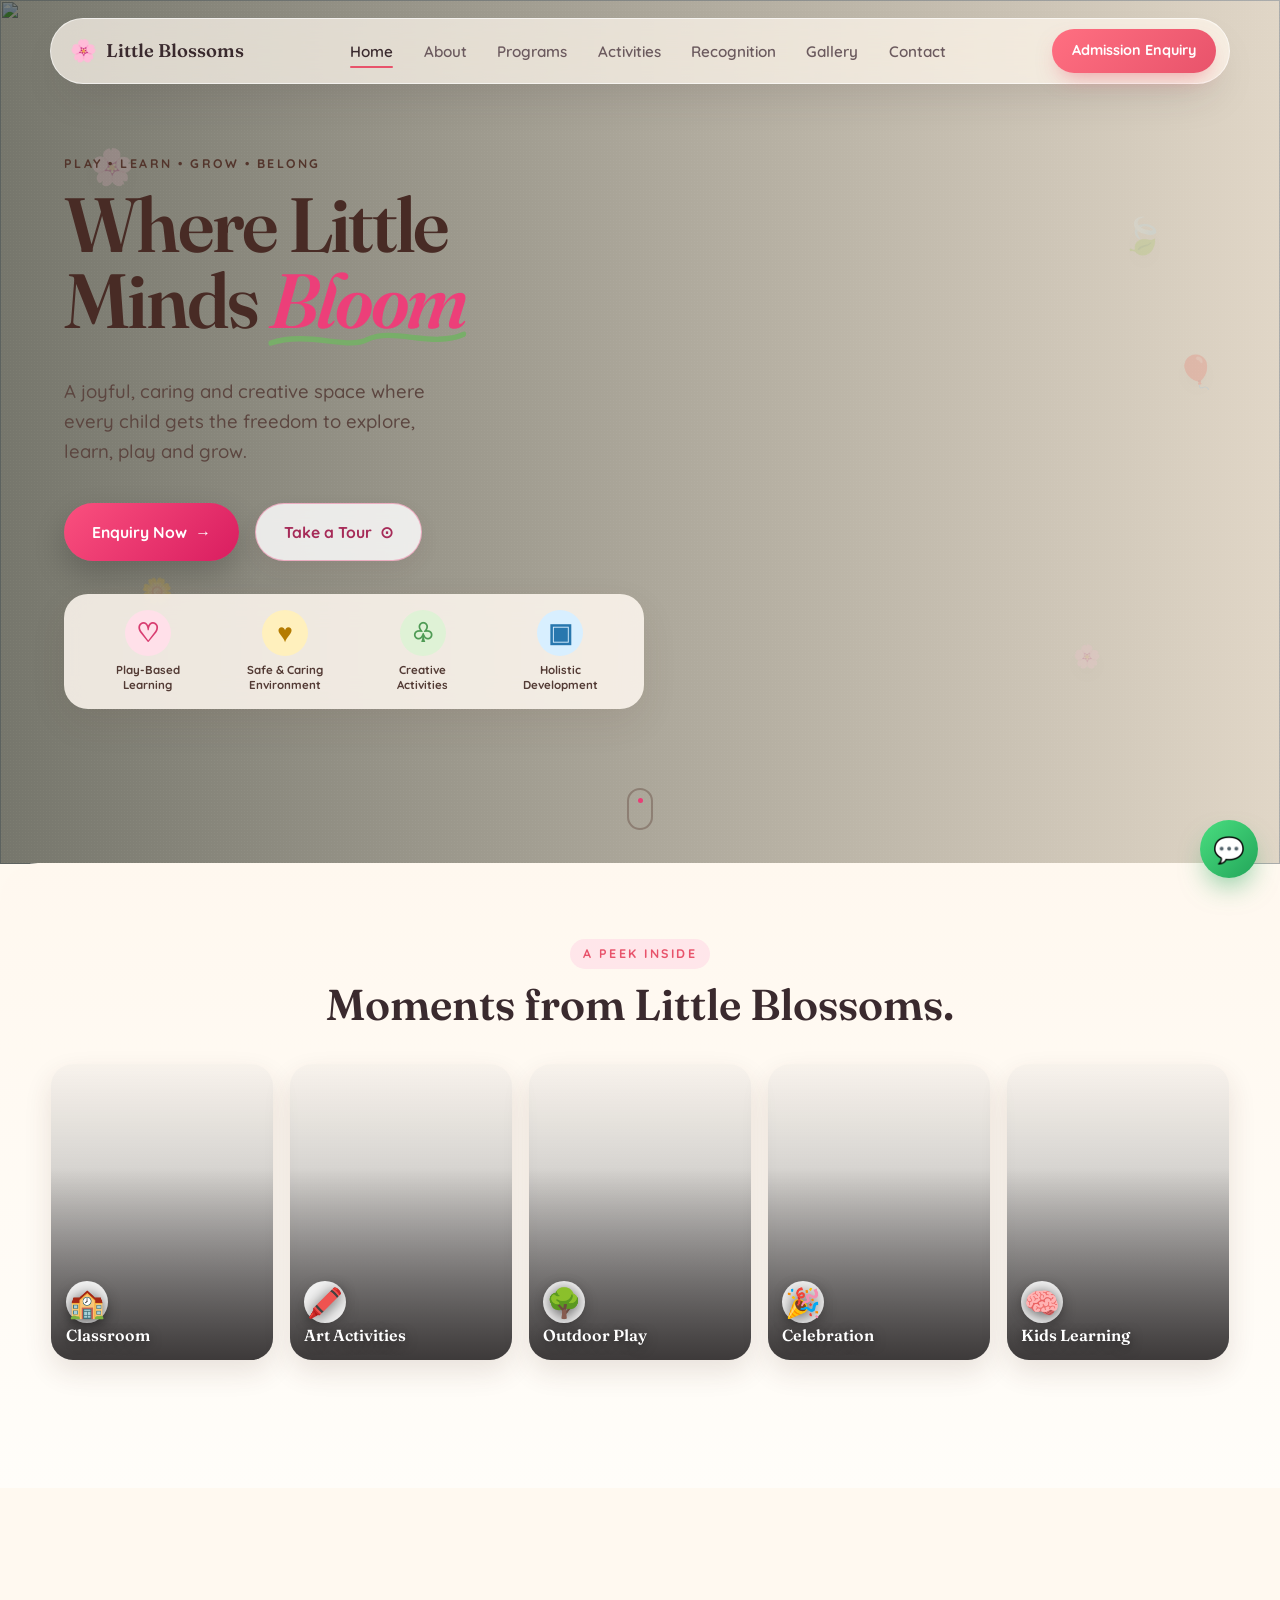
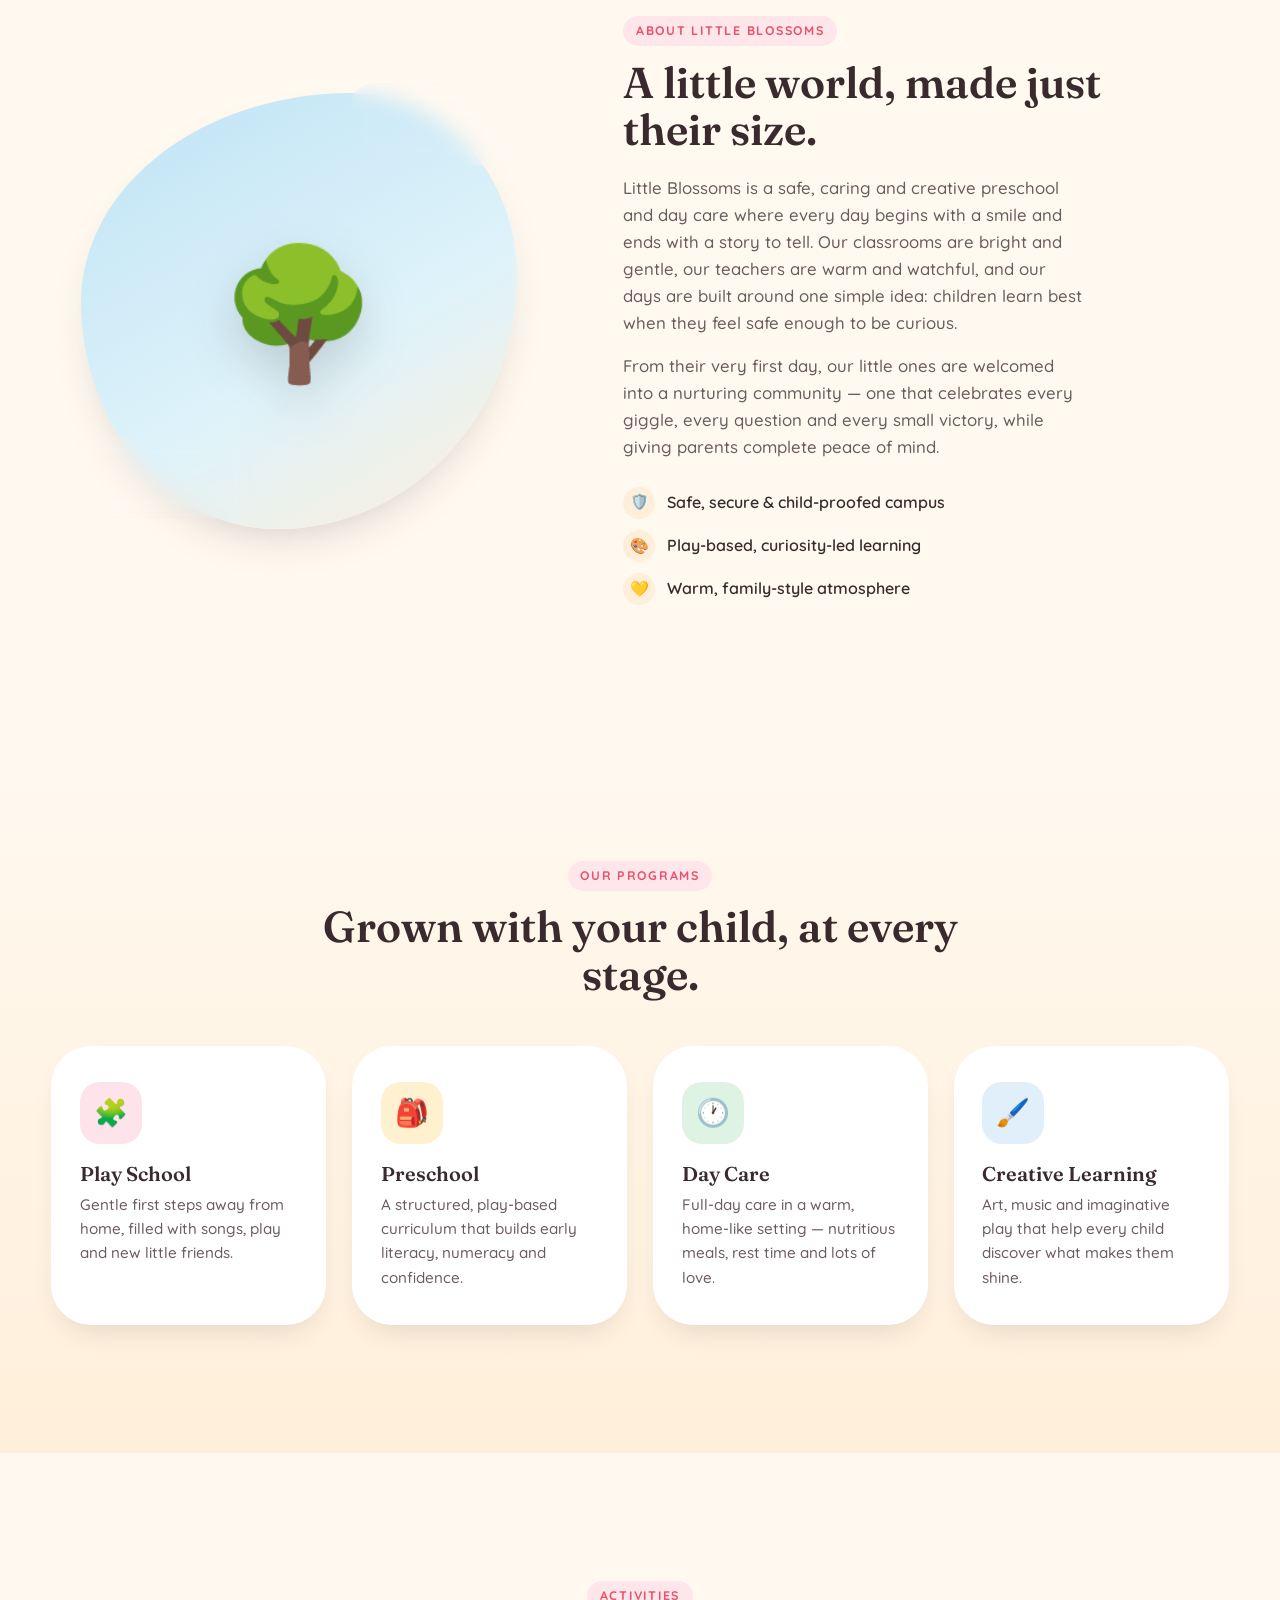
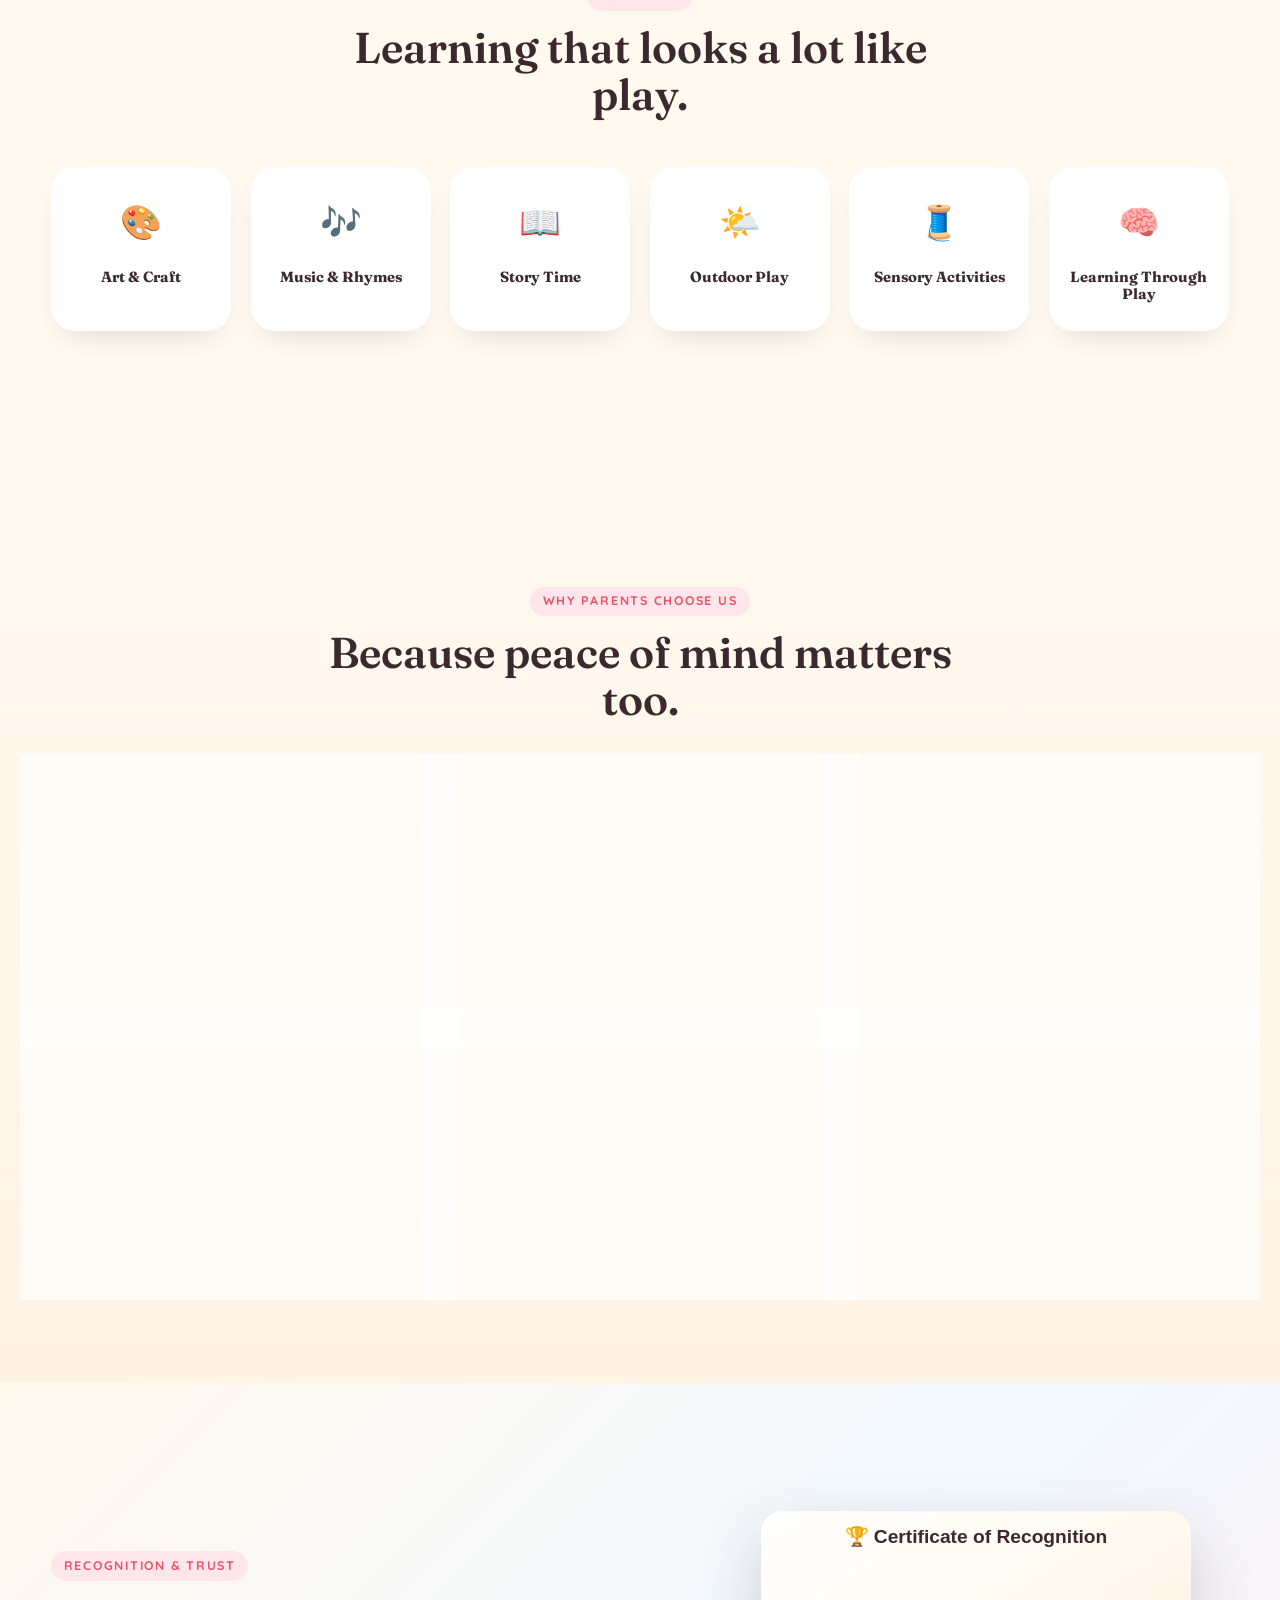
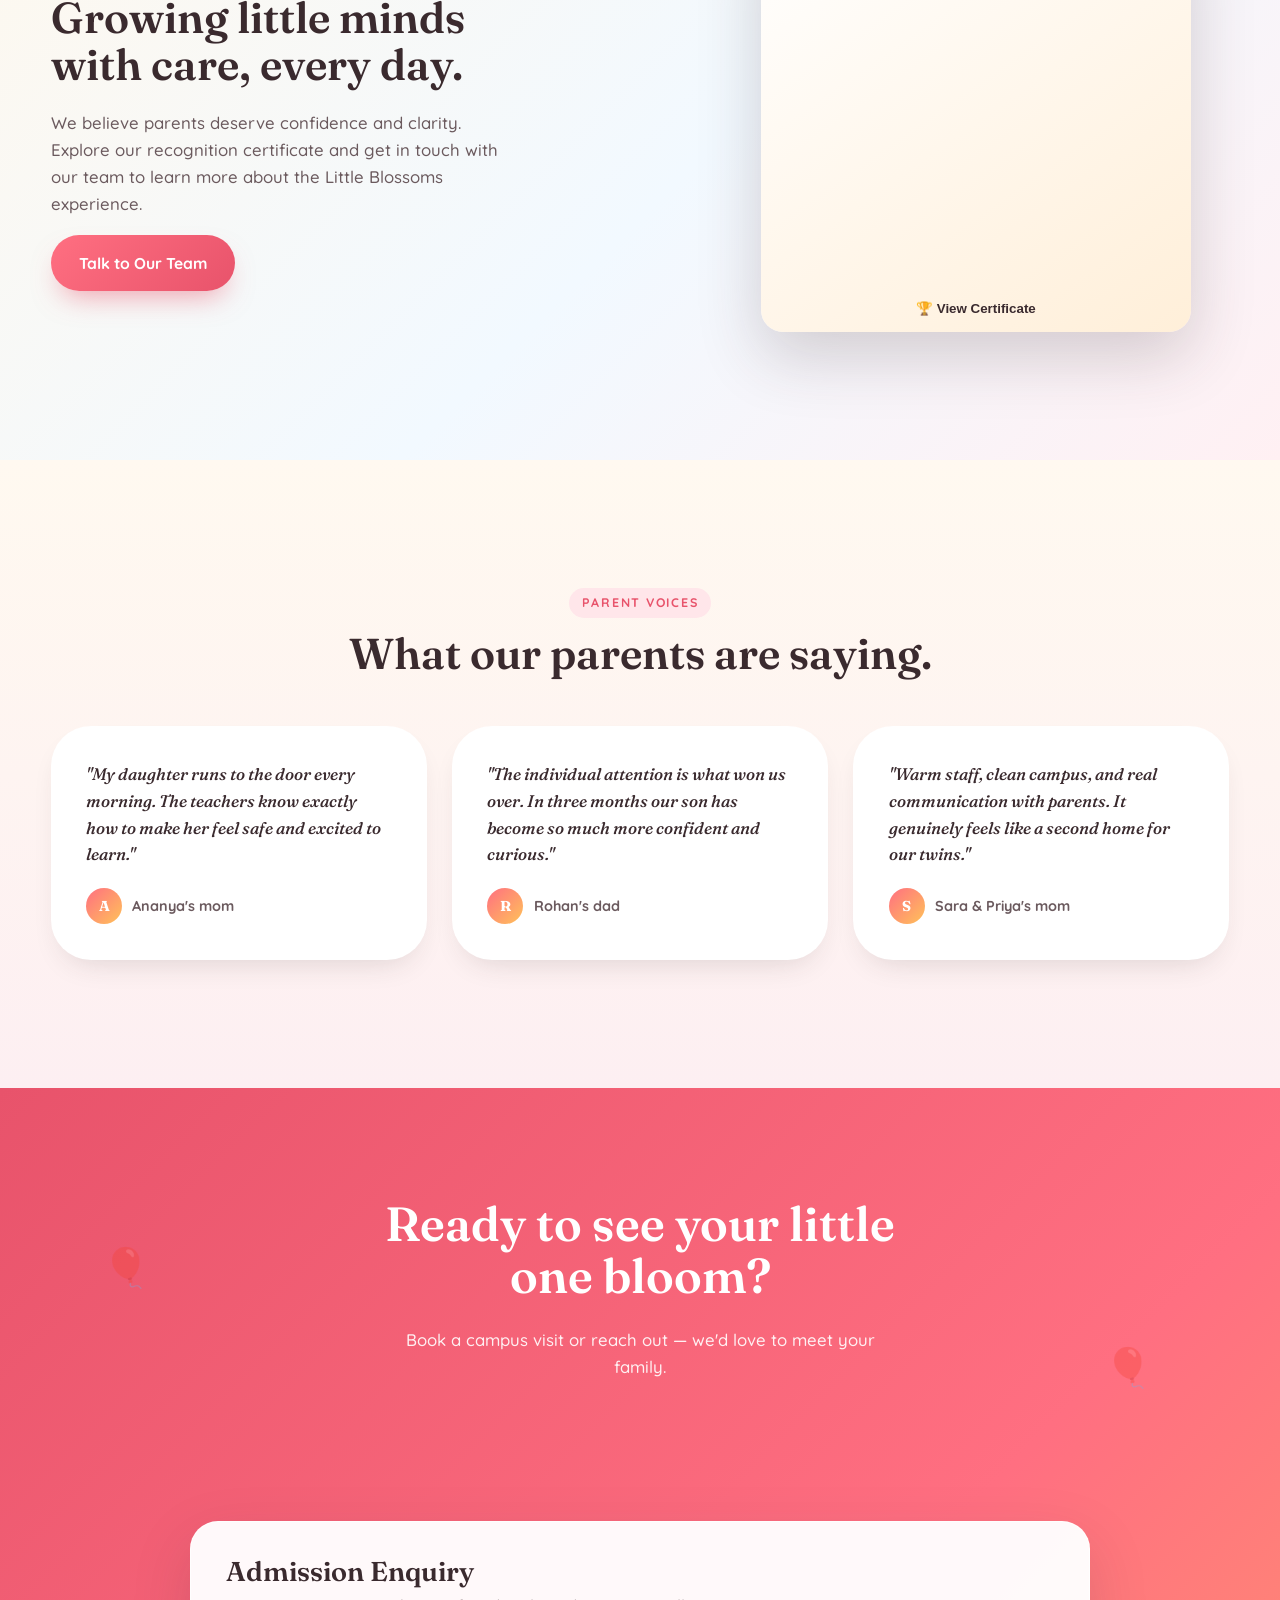
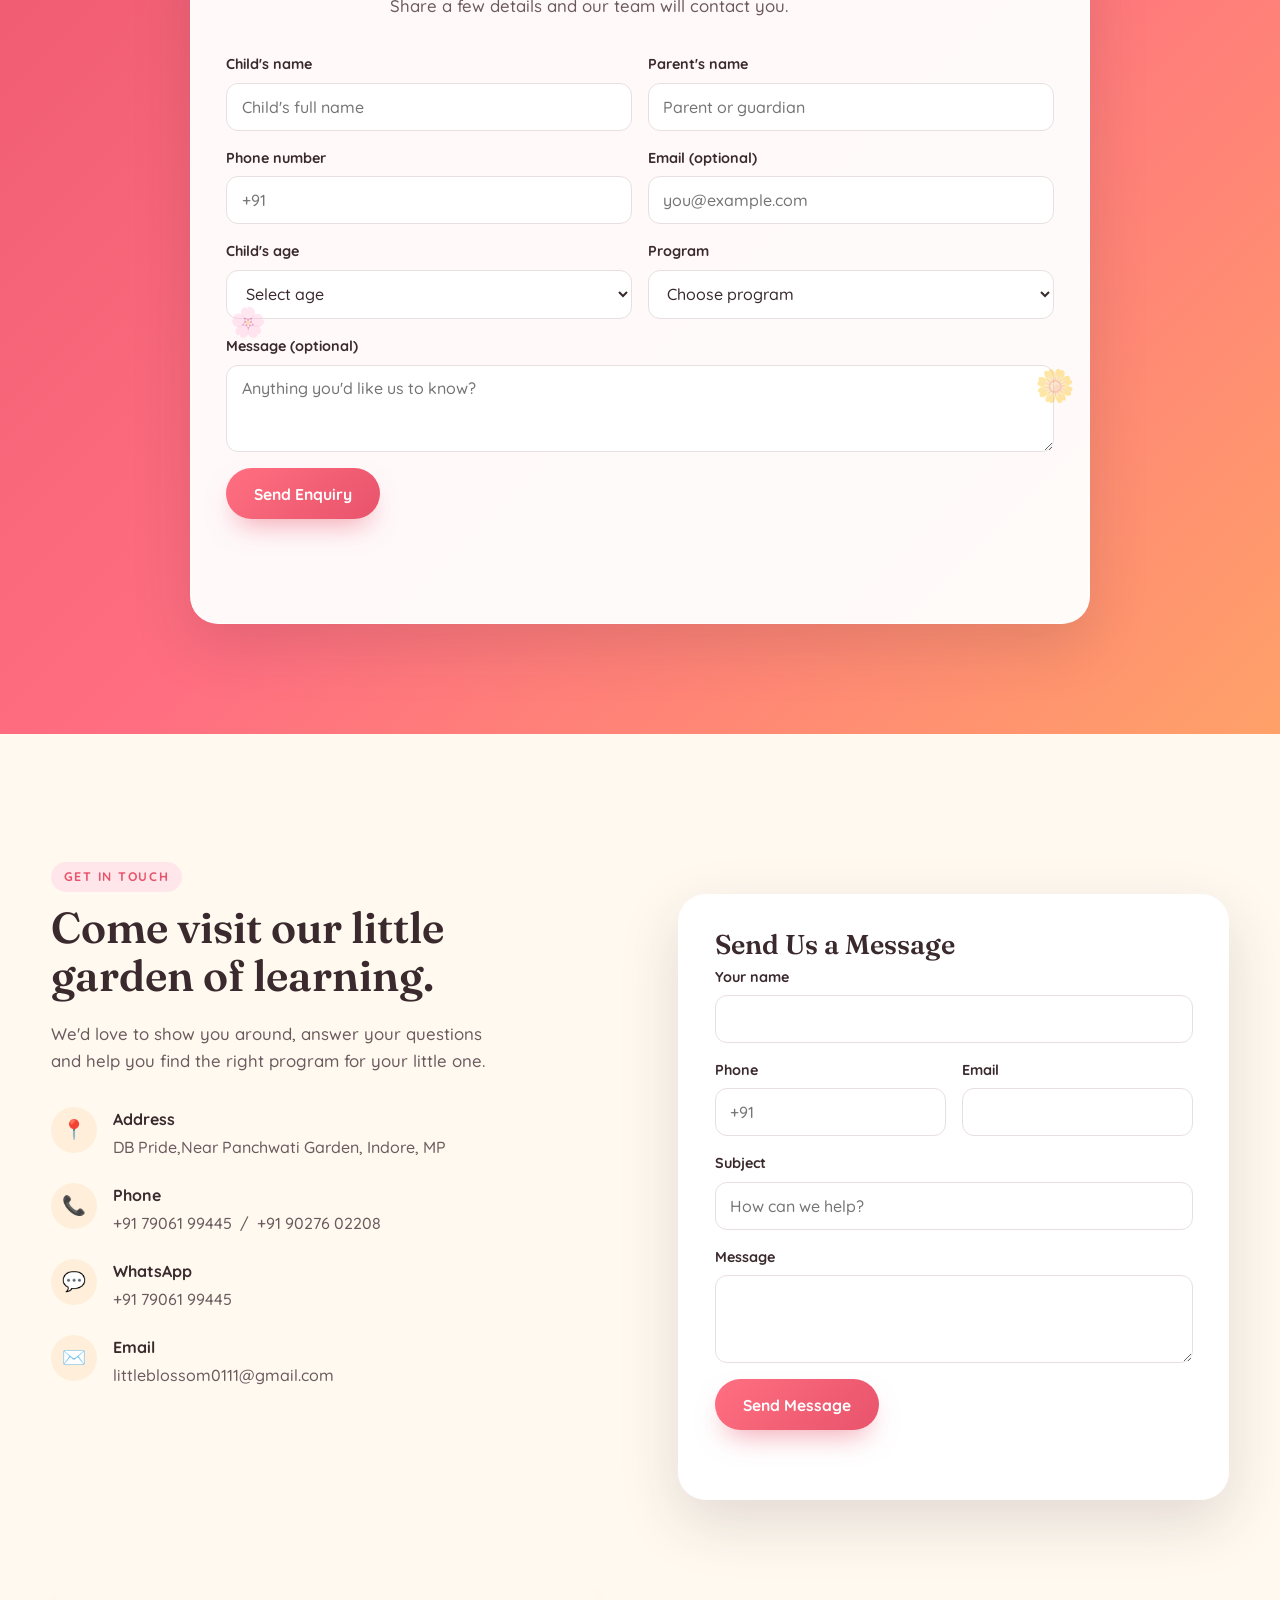
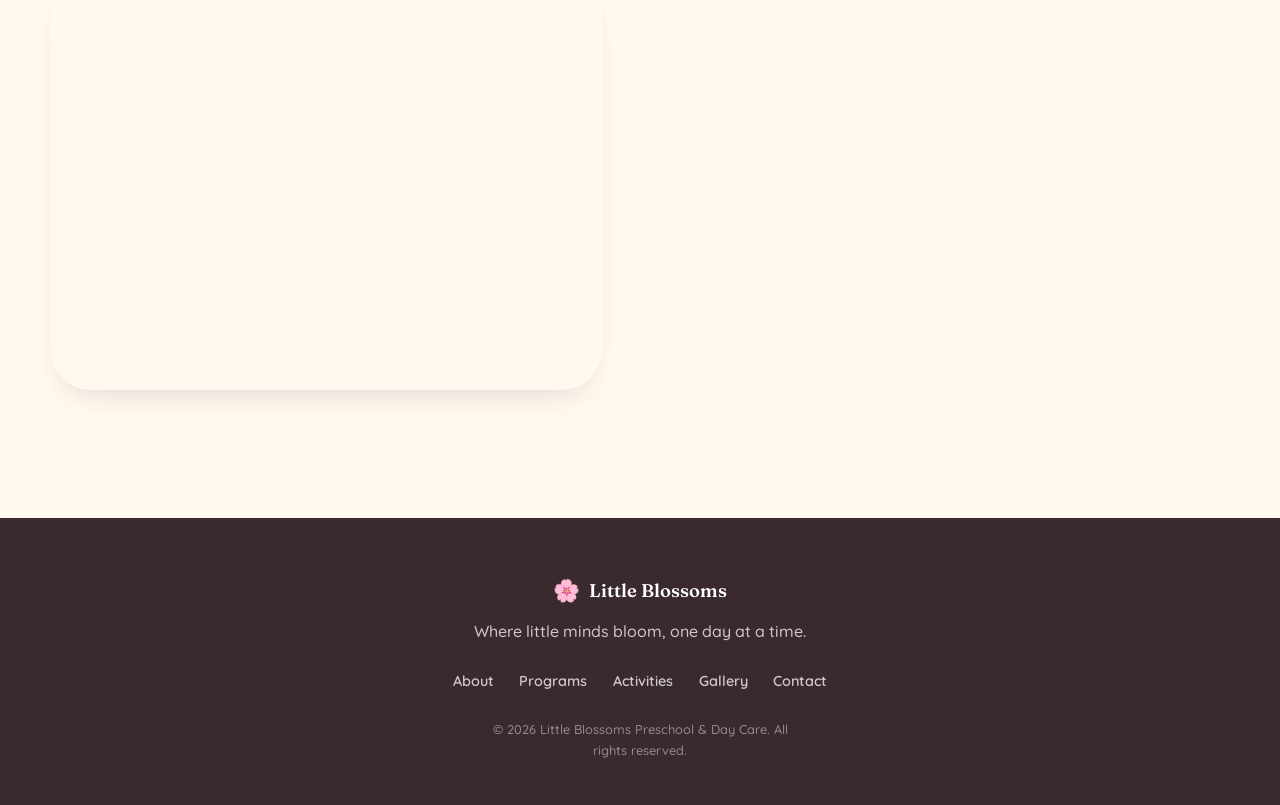
==== commit 4f7e8f6d: "Set Indore local SEO page title" ====
--- a/index.html
+++ b/index.html
@@ -4,7 +4,7 @@
 <meta charset="UTF-8" />
 <meta name="viewport" content="width=device-width, initial-scale=1.0" />
 
-<title>Little Blossoms — Preschool & Day Care</title>
+<title>Little Blossoms Preschool &amp; Day Care in DB Pride, Indore | Play School</title>
 
 <meta name="description" content="Looking for a play school, preschool or day care in DB Pride, Indore? Little Blossoms offers caring early learning, creative activities and day care. Call 79061 99445 for an admission enquiry." />
 <meta name="robots" content="index, follow, max-image-preview:large" />
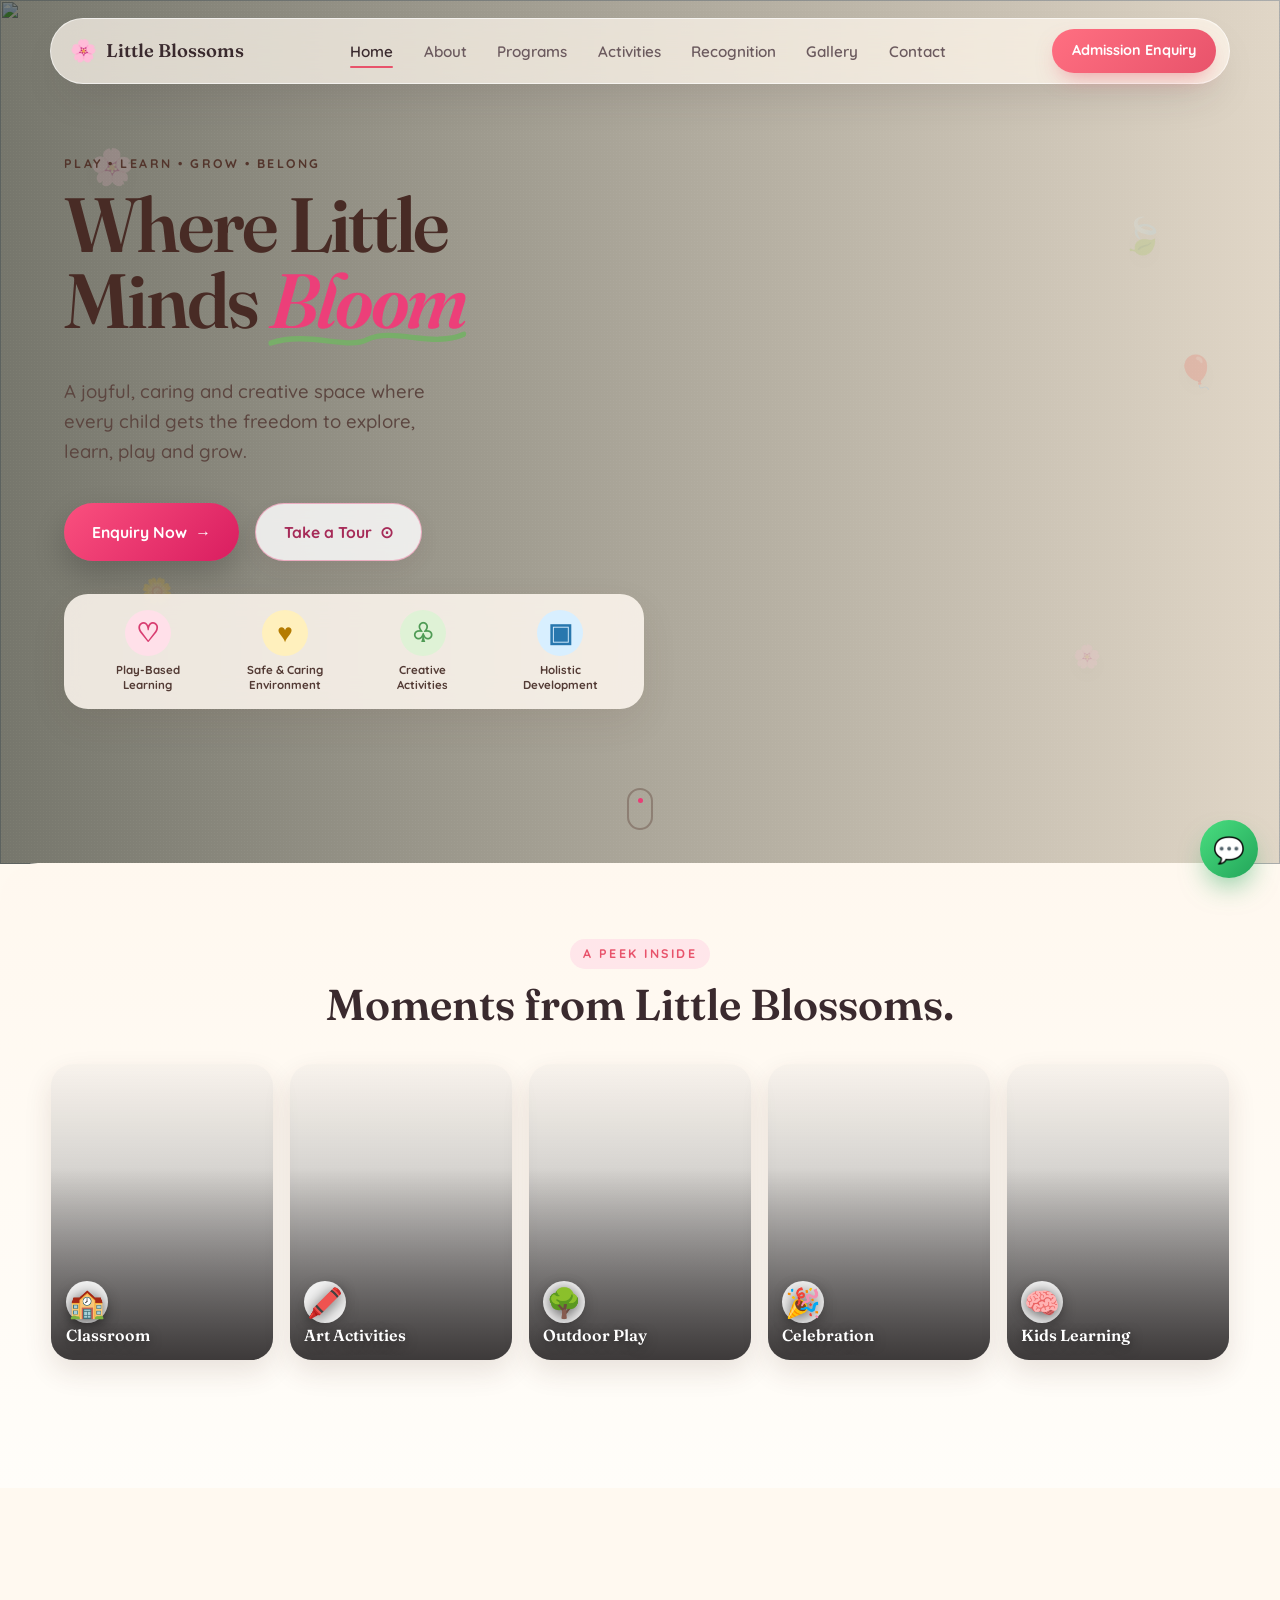
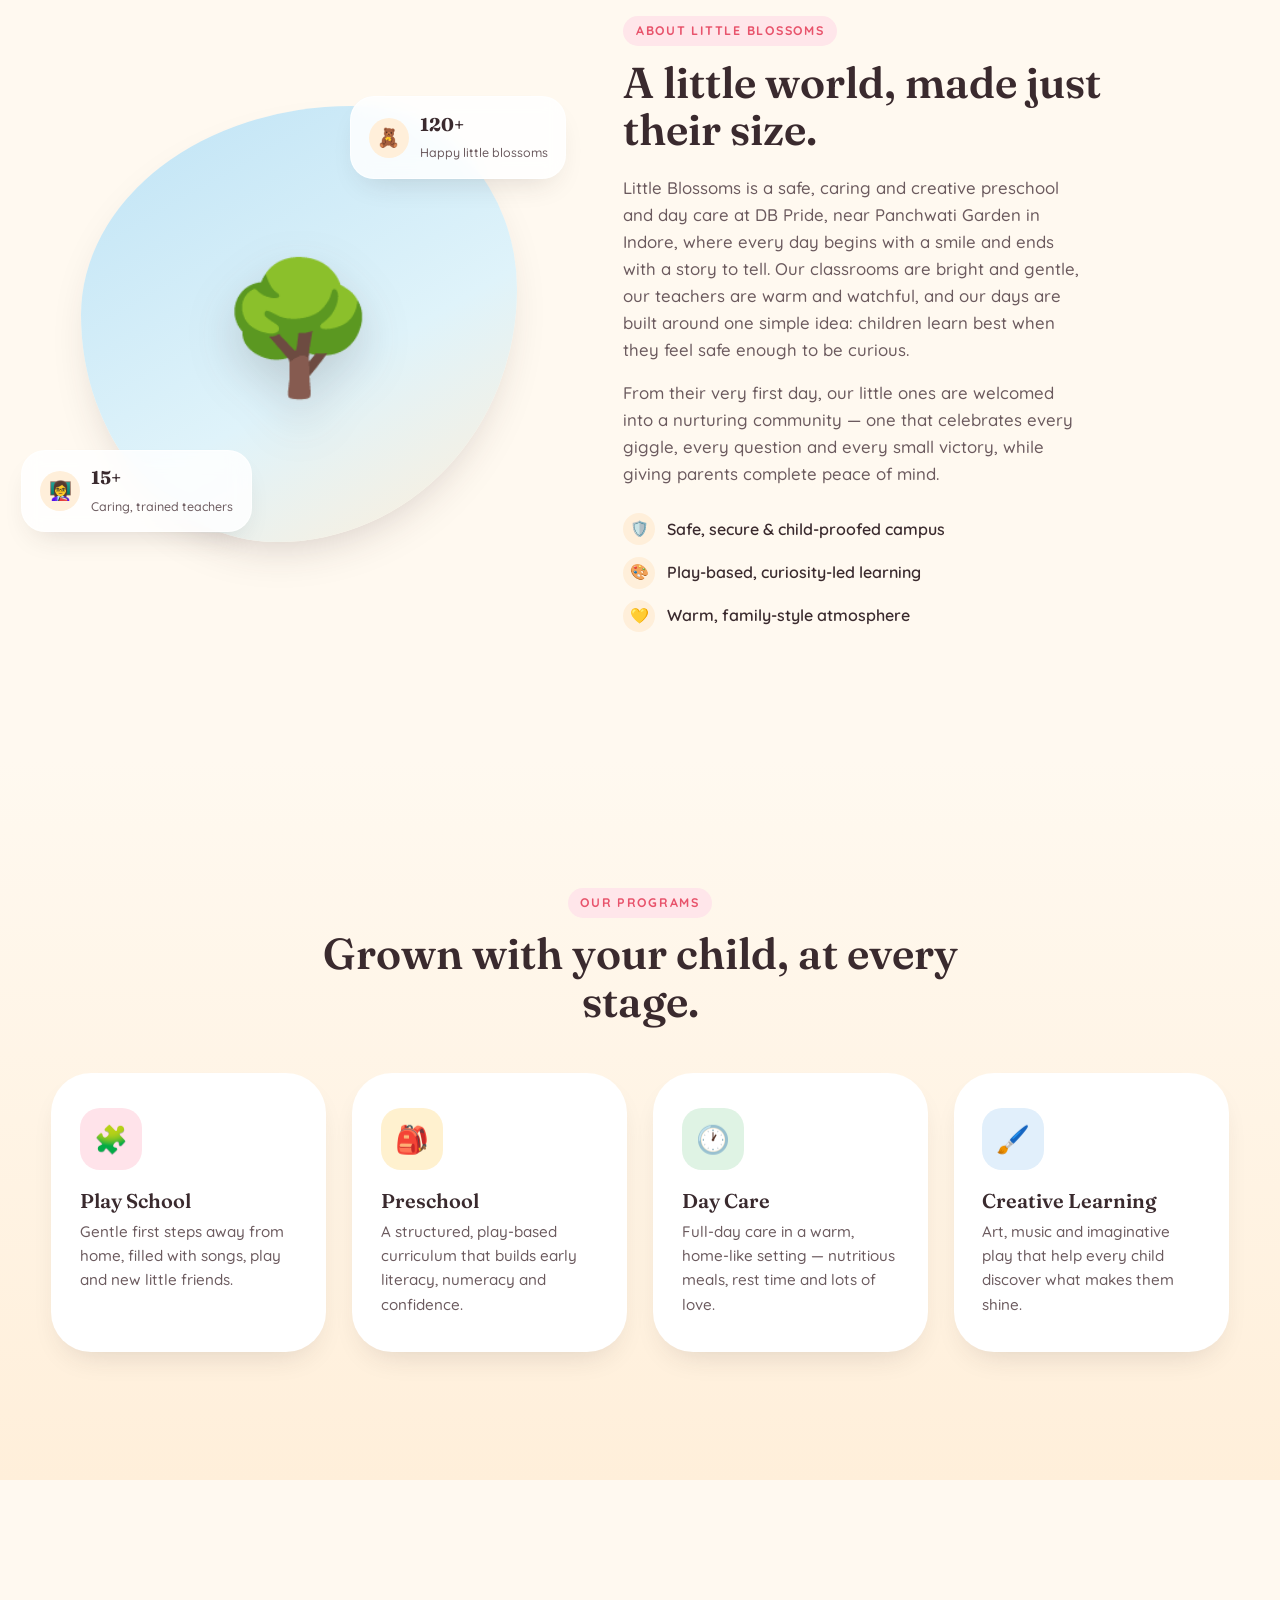
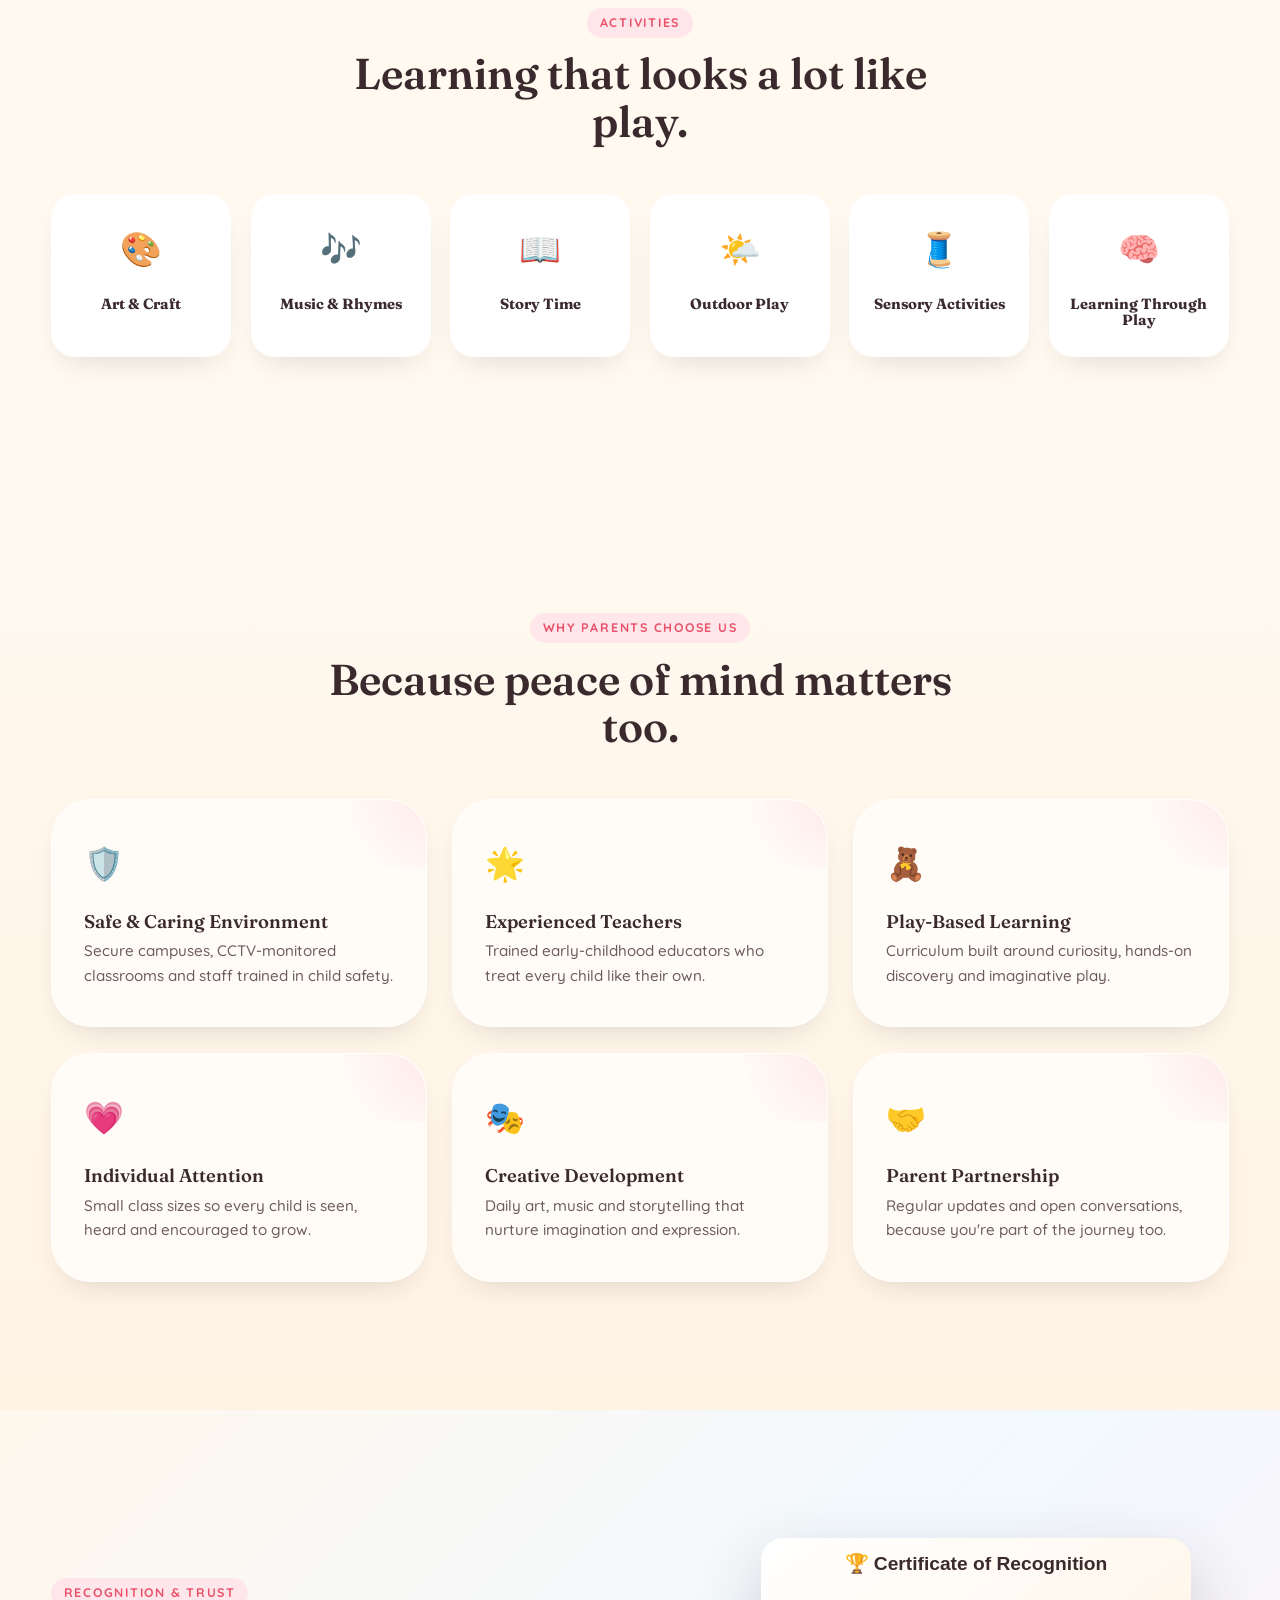
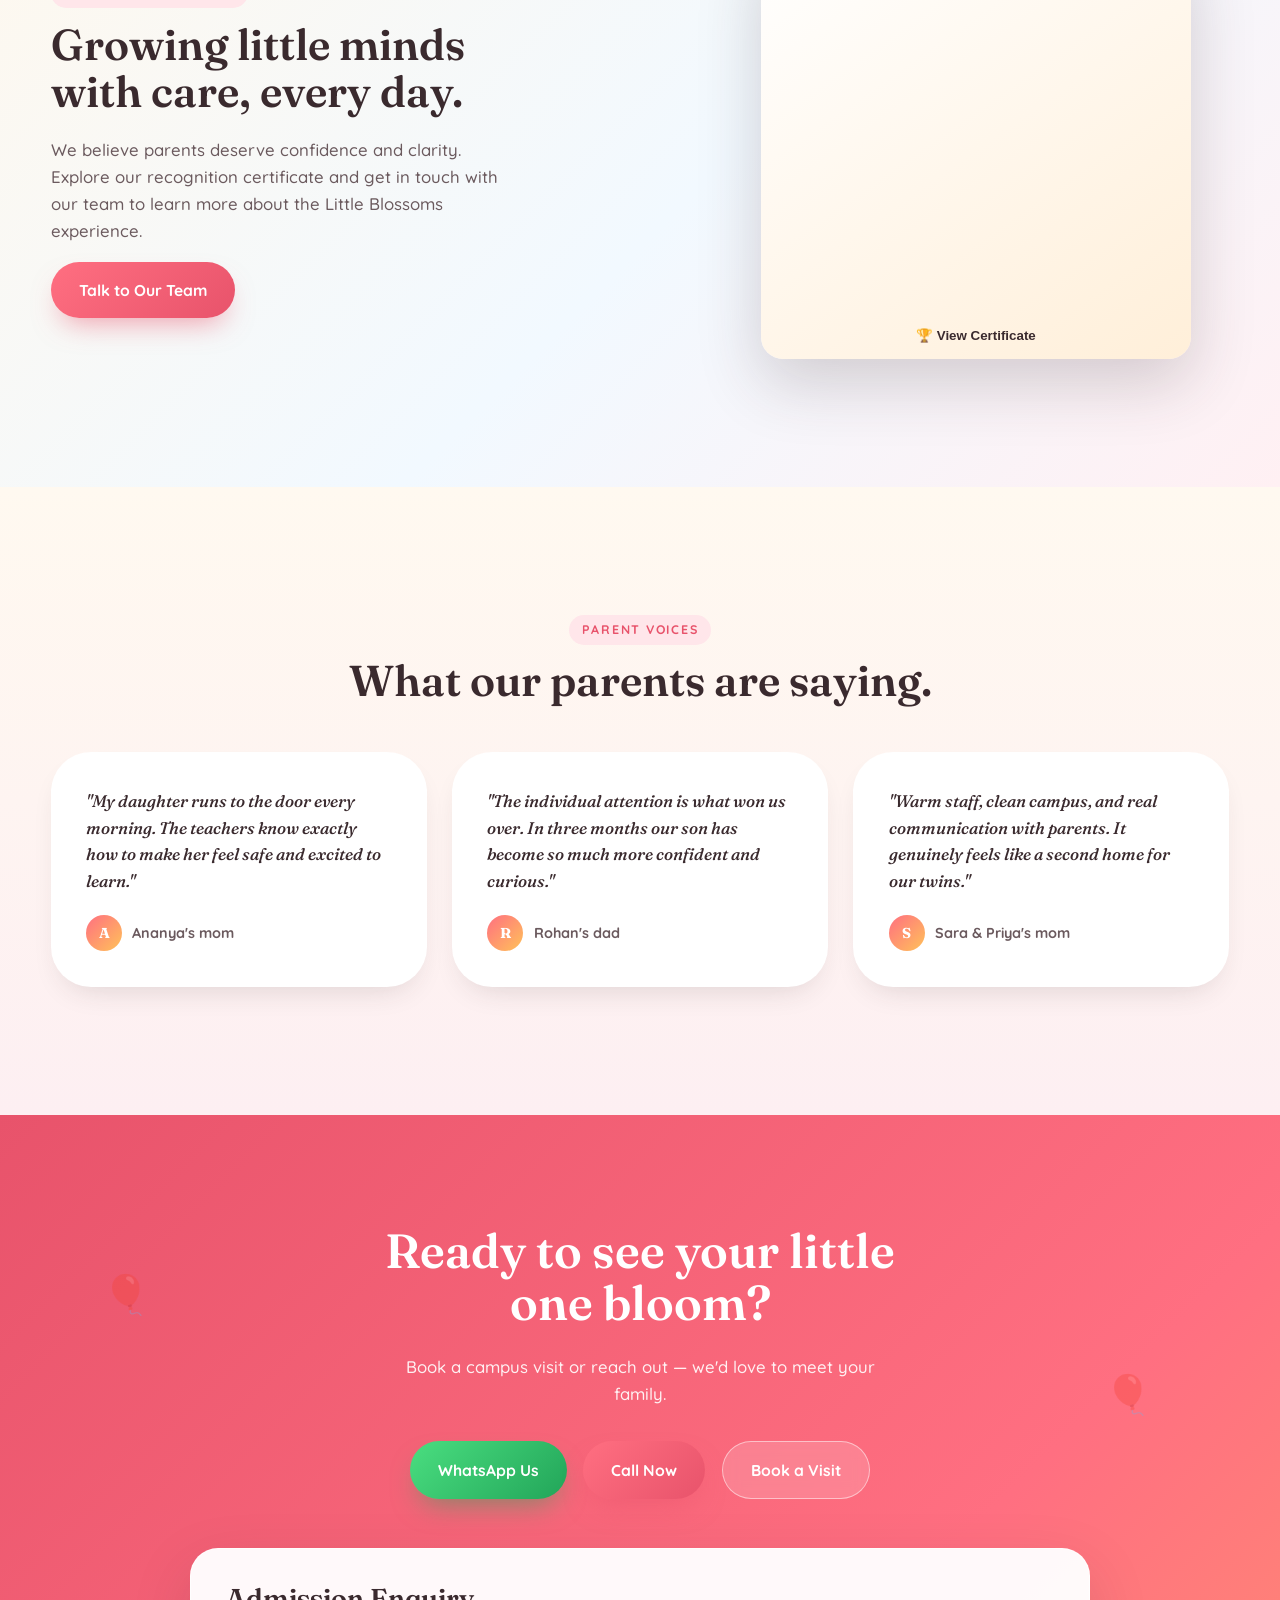
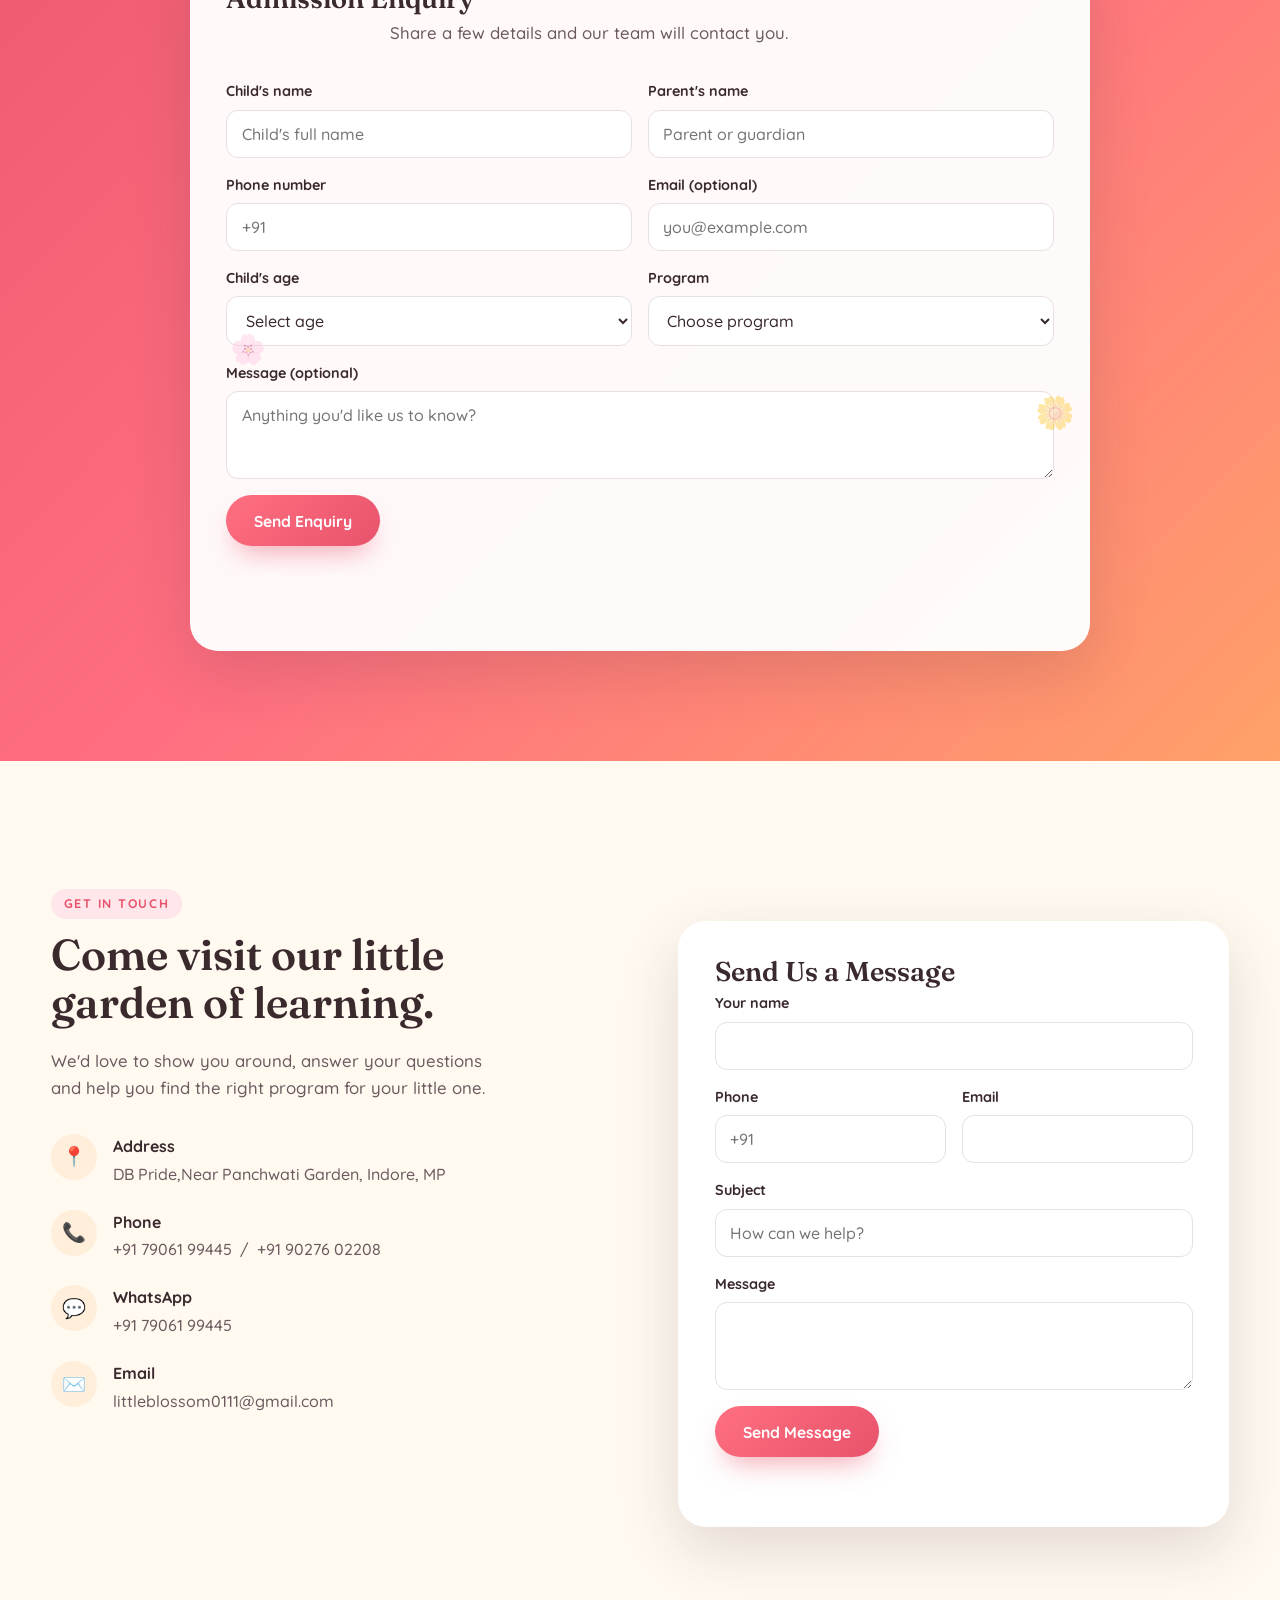
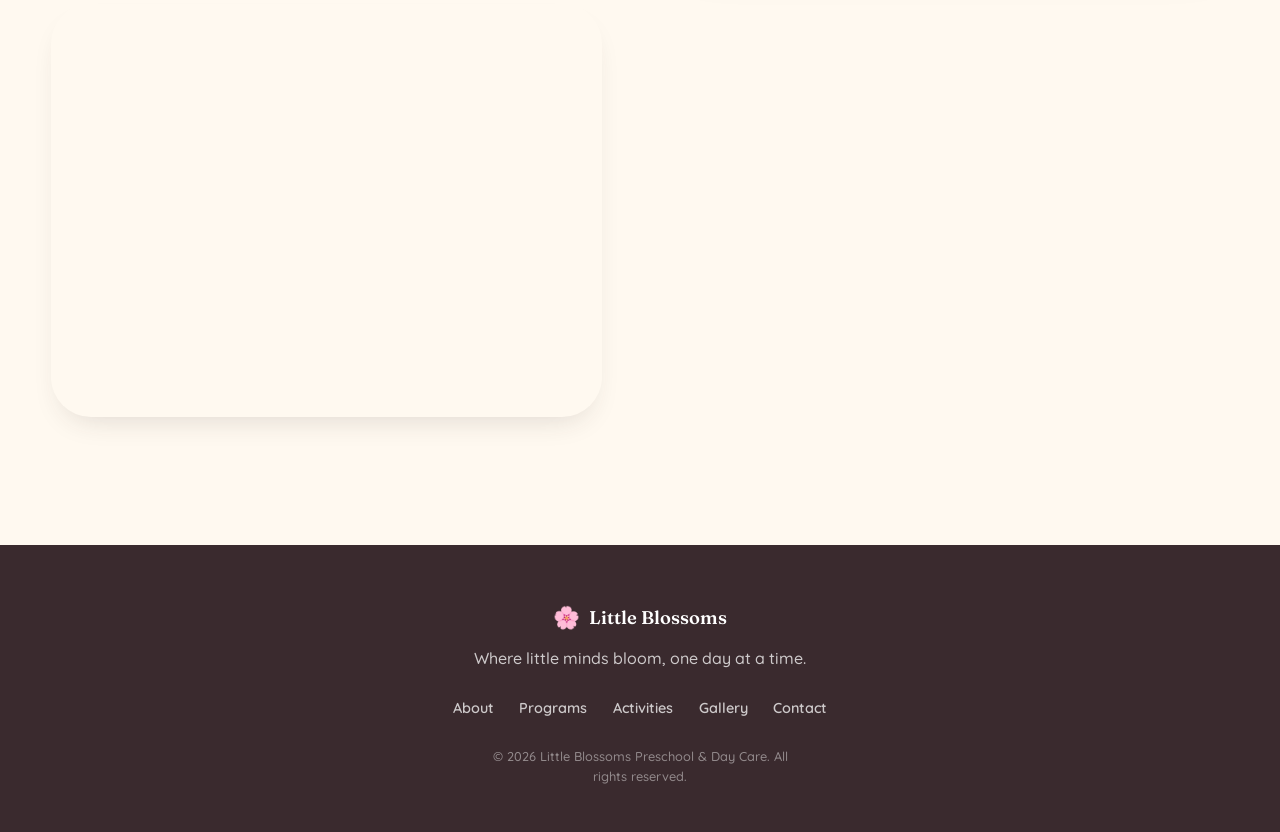
==== commit 150fceca: "Add clear DB Pride Indore location text for local search" ====
--- a/index.html
+++ b/index.html
@@ -600,8 +600,9 @@
         data-reveal>
 
         Little Blossoms is a safe, caring and creative
-        preschool and day care where every day begins
-        with a smile and ends with a story to tell.
+        preschool and day care at DB Pride, near Panchwati
+        Garden in Indore, where every day begins with a
+        smile and ends with a story to tell.
         Our classrooms are bright and gentle, our
         teachers are warm and watchful, and our days
         are built around one simple idea: children learn
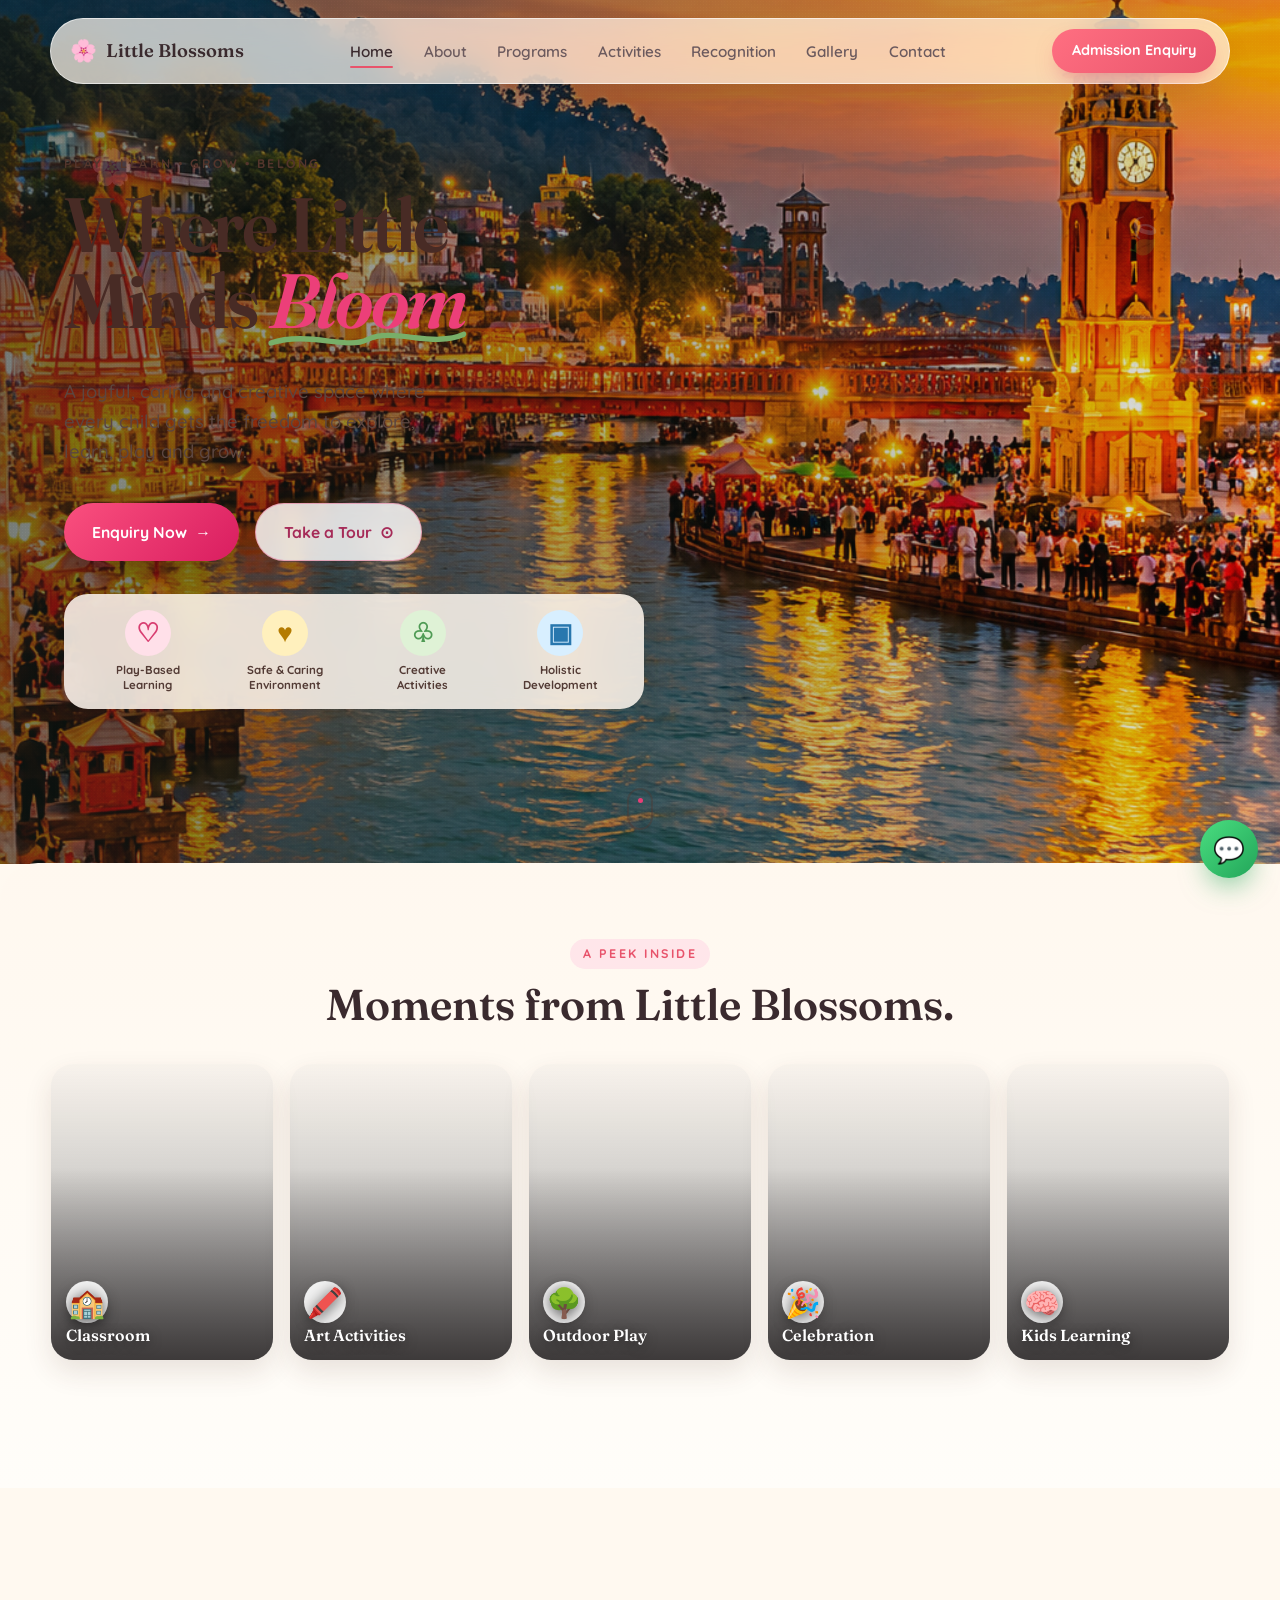
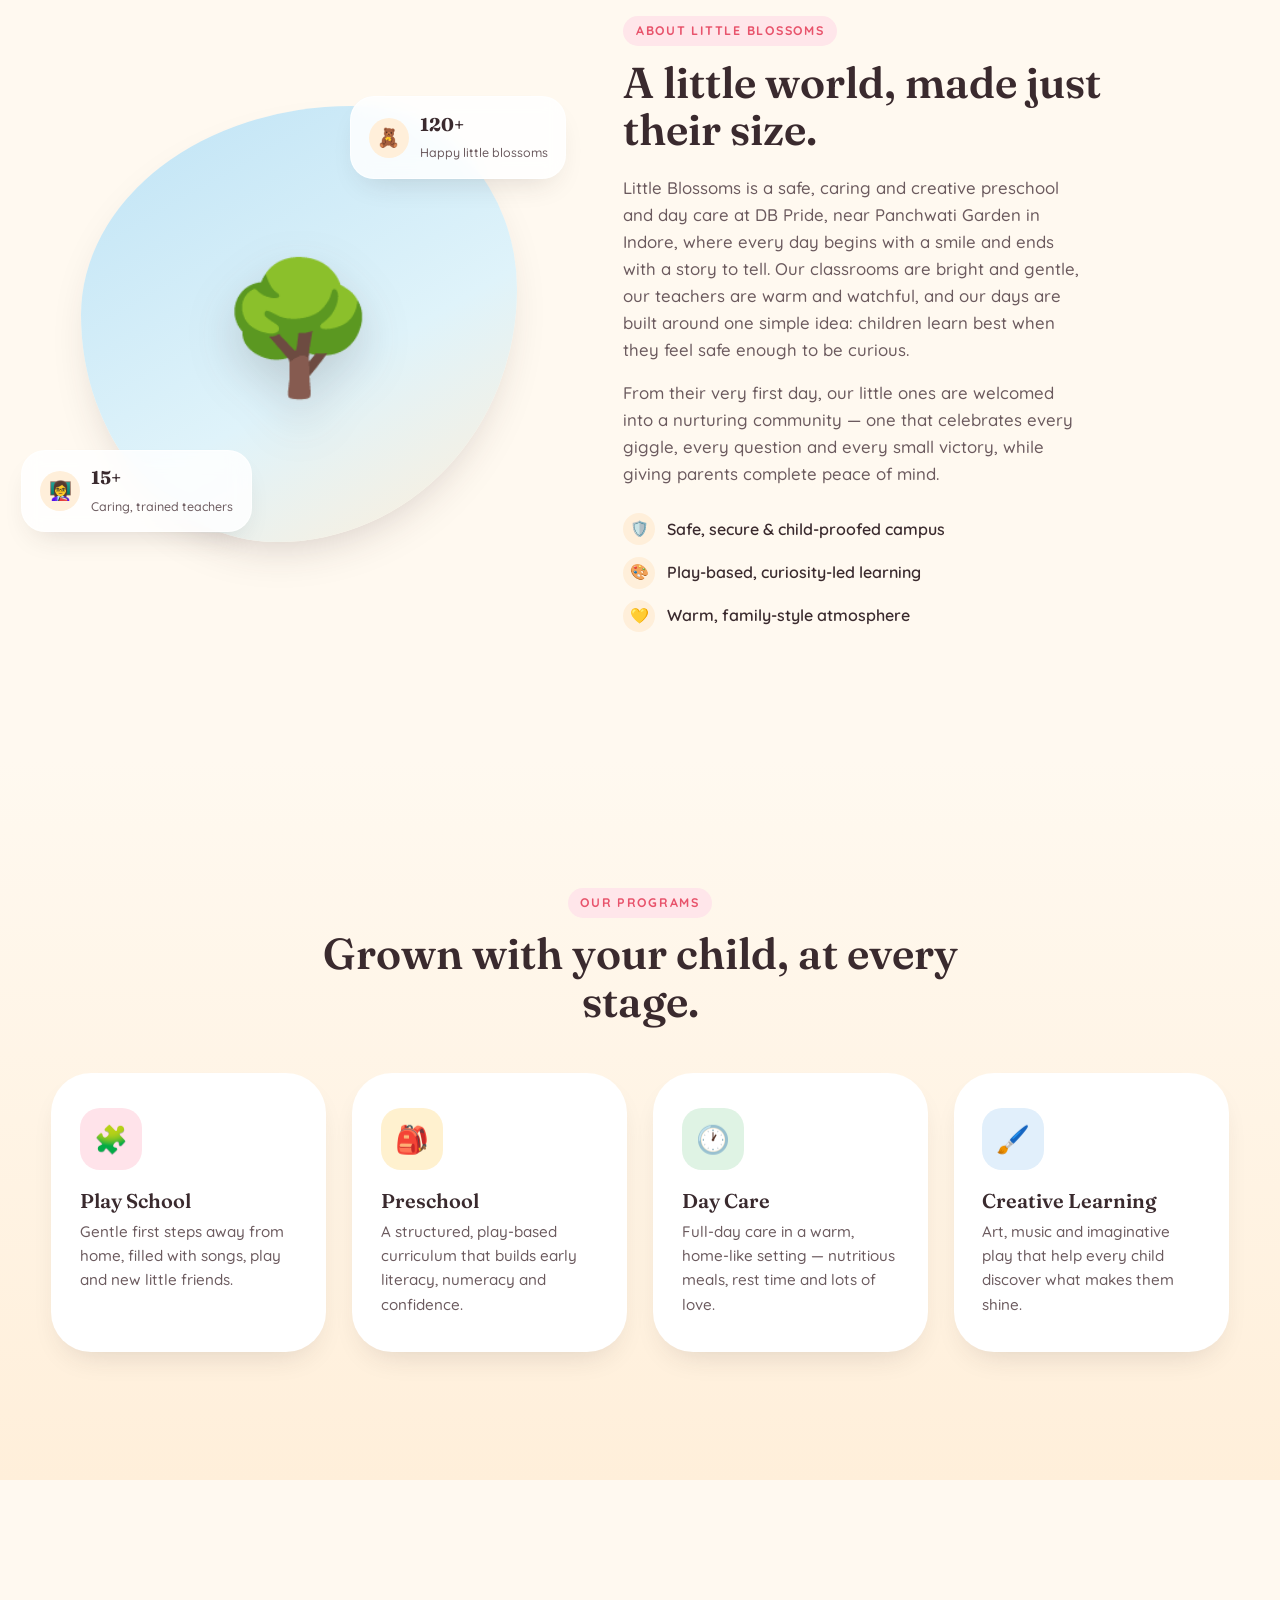
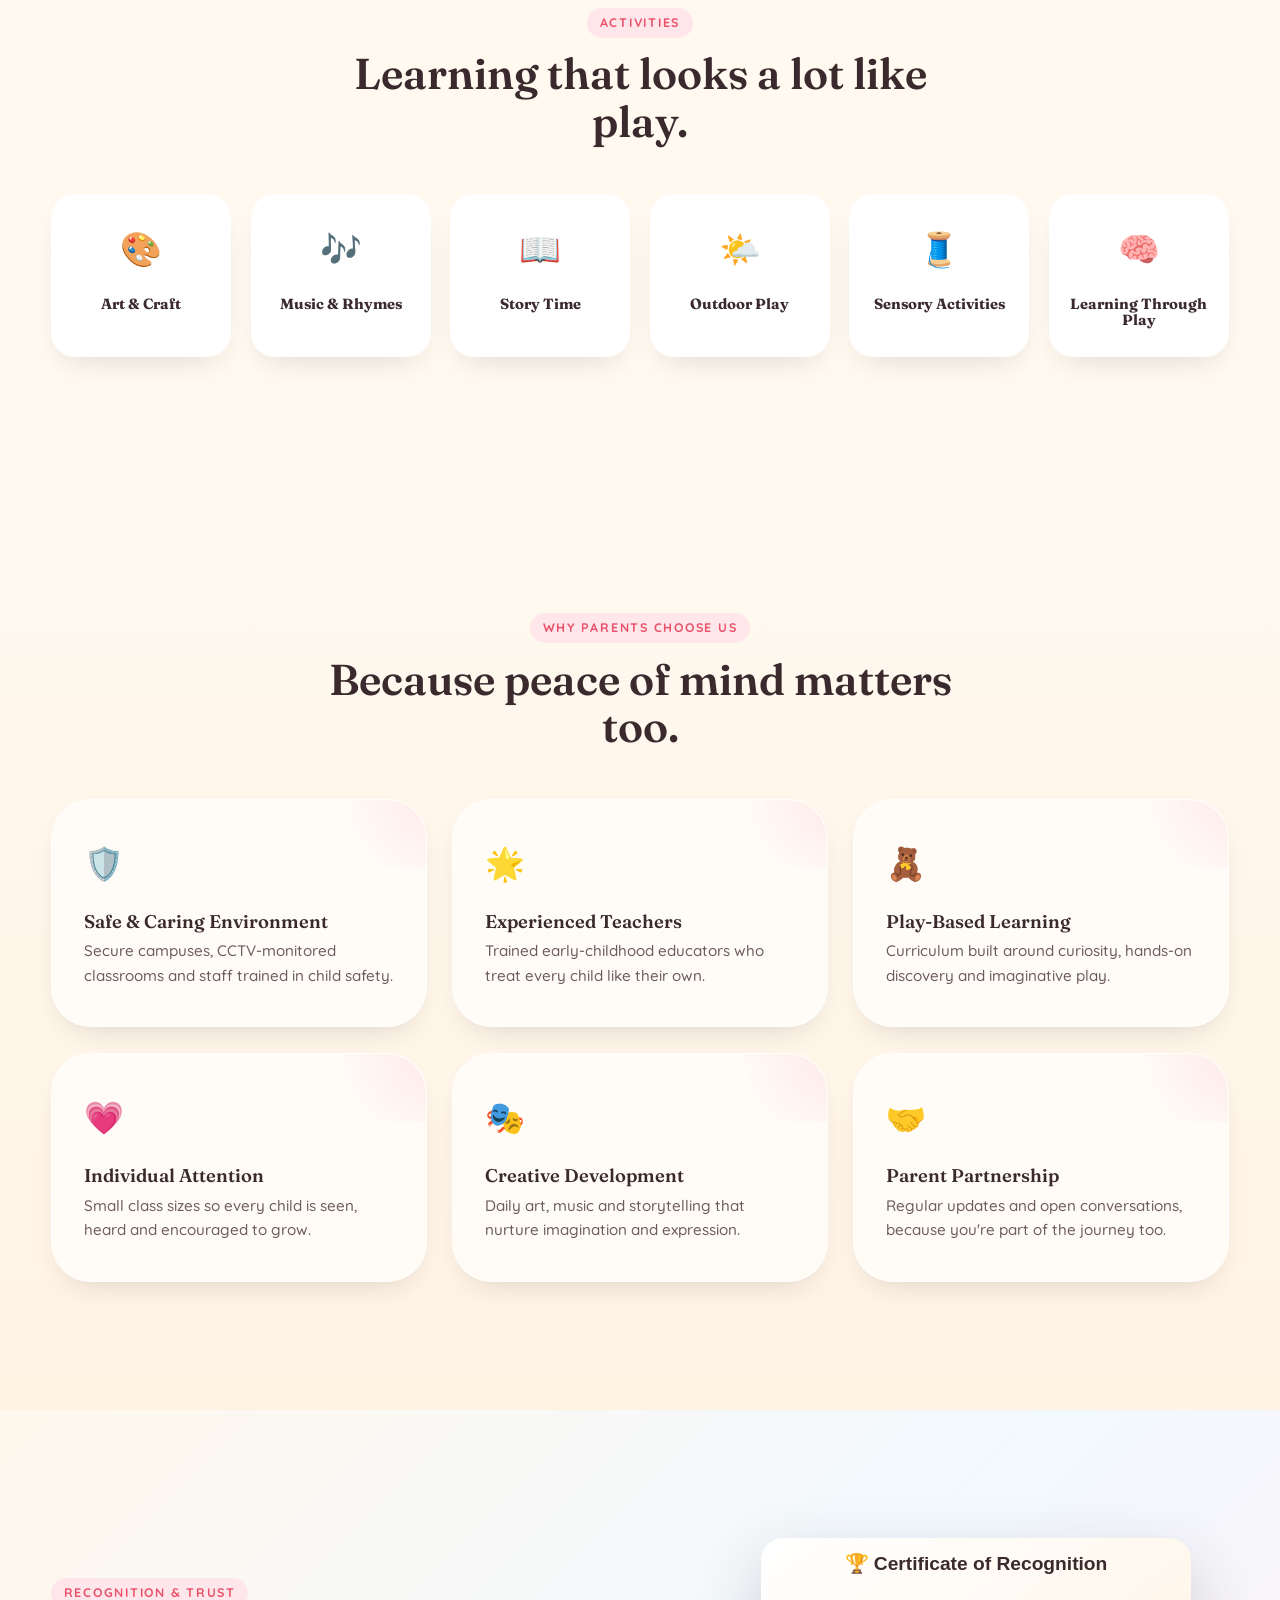
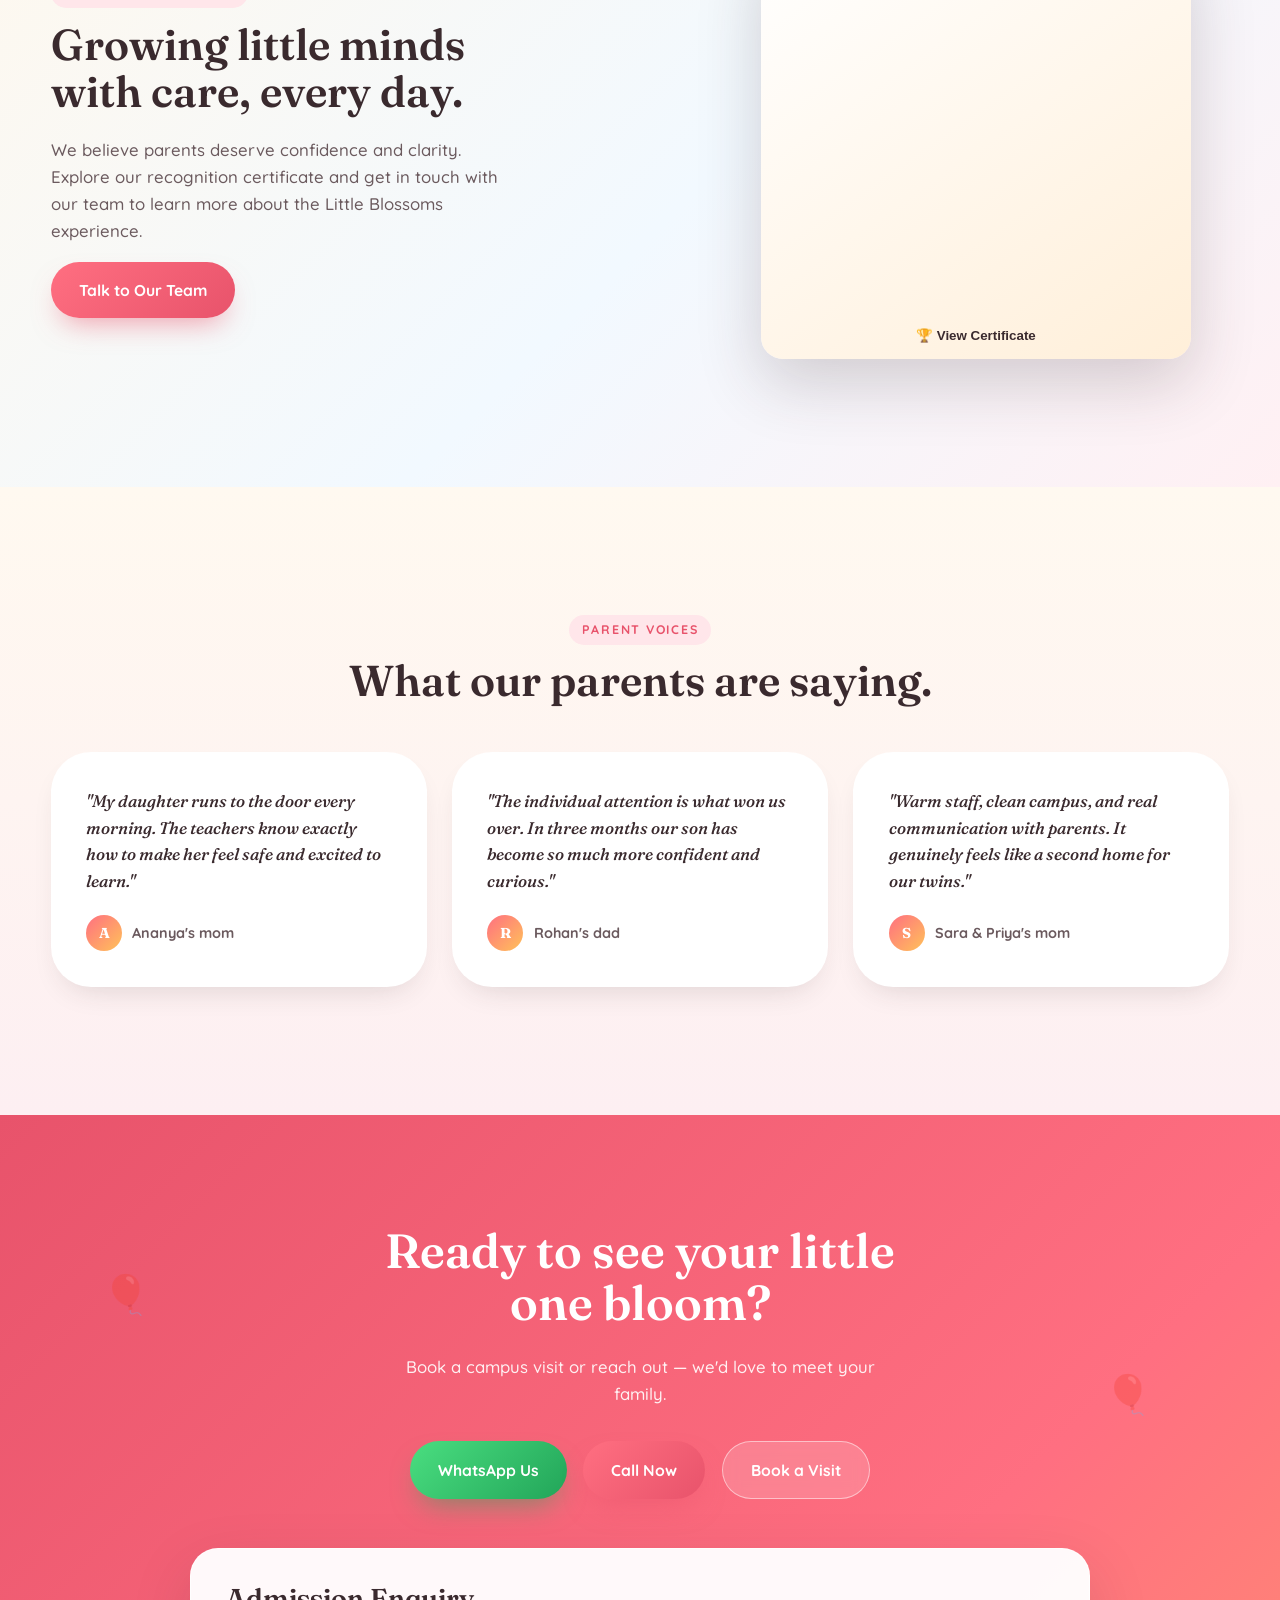
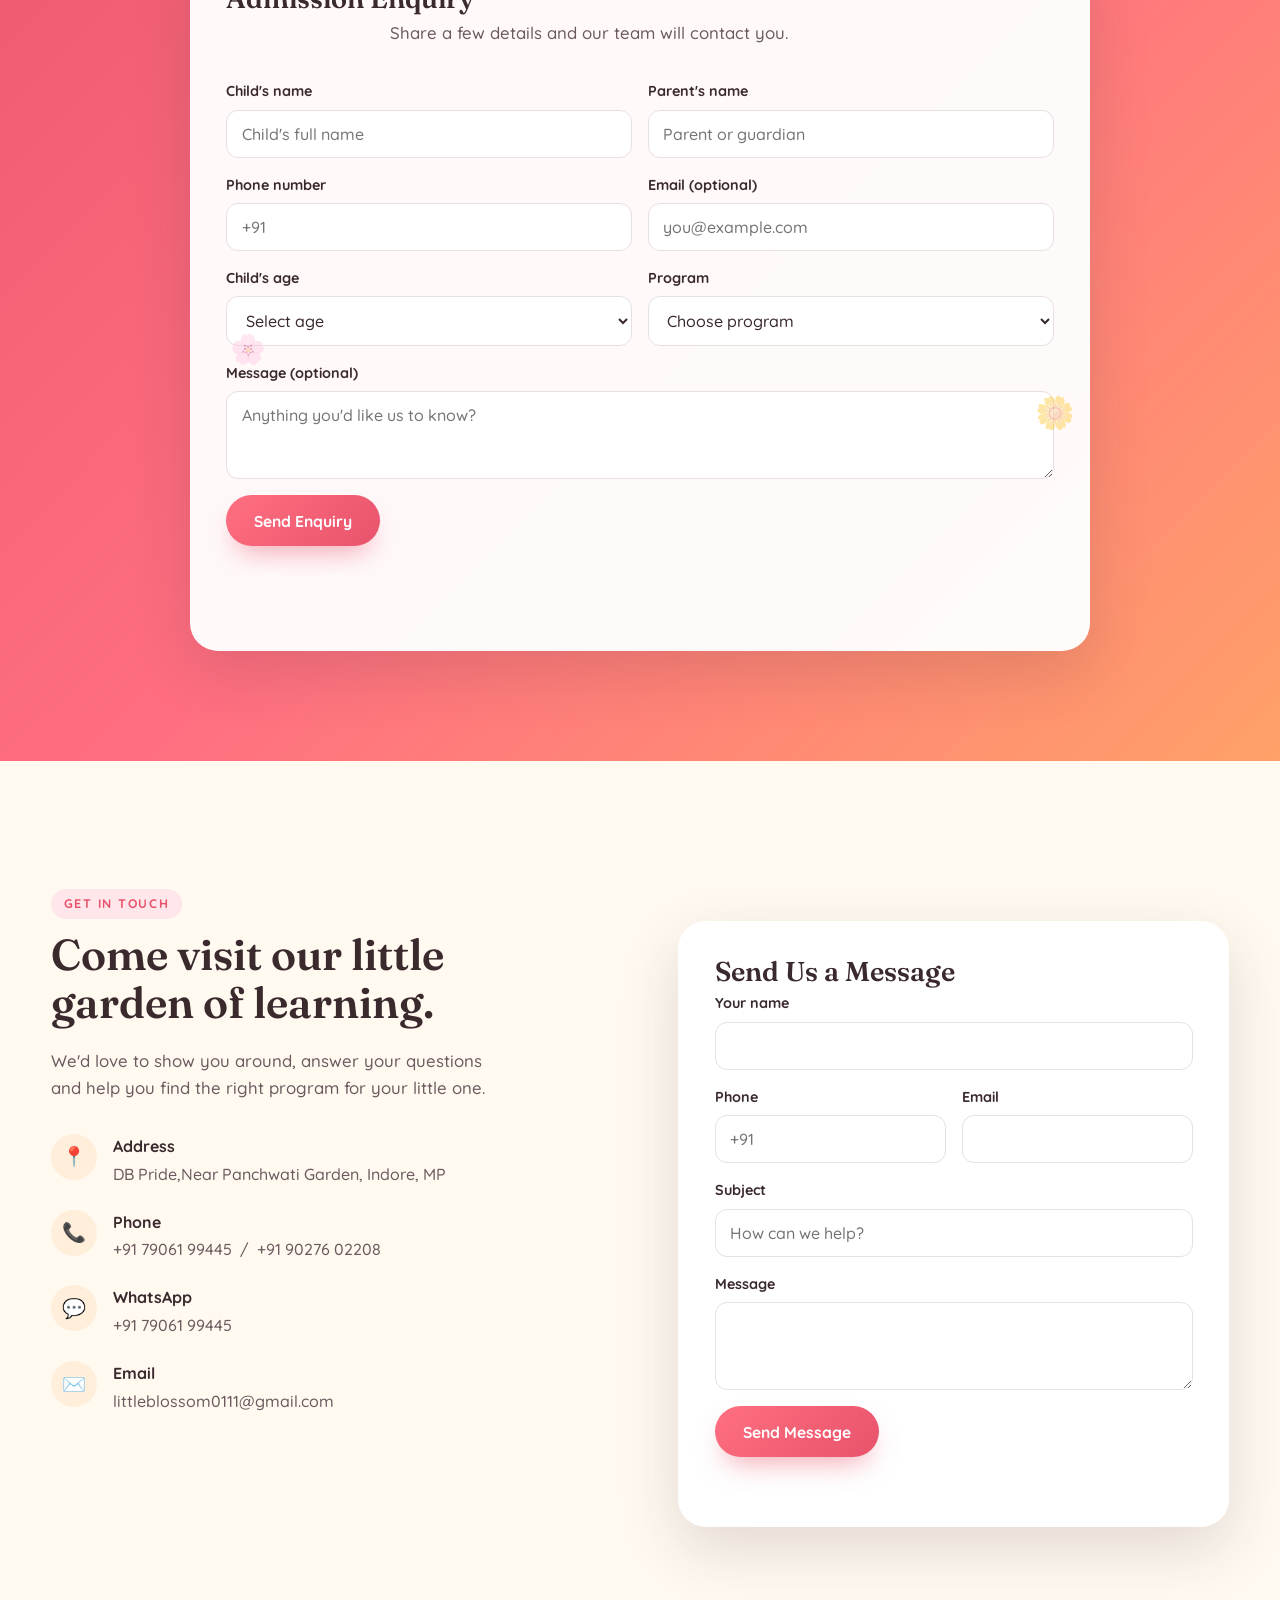
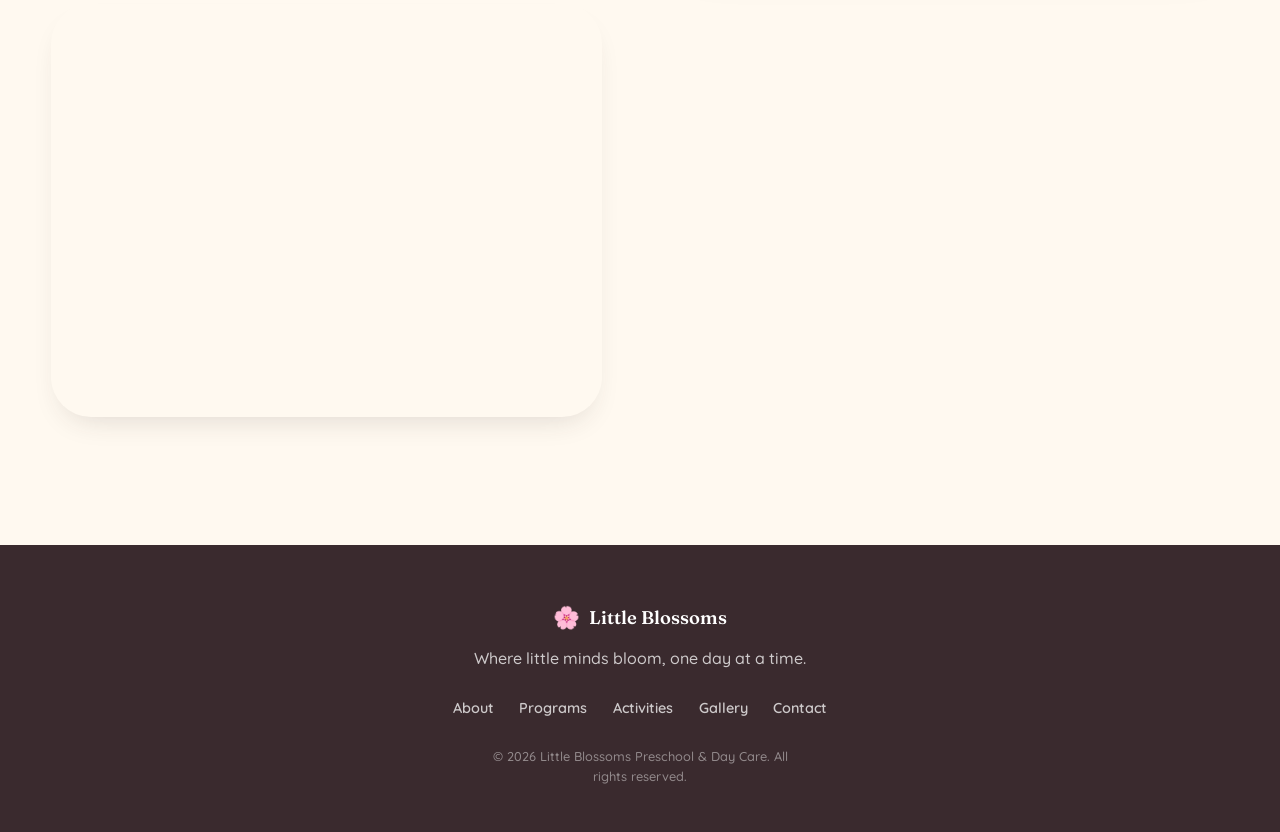
==== commit db8a6486: "Use local Har Ki Pauri image for homepage" ====
--- a/index.html
+++ b/index.html
@@ -16,7 +16,7 @@
 <meta property="og:title" content="Little Blossoms Preschool &amp; Day Care in DB Pride, Indore" />
 <meta property="og:description" content="A caring play school, preschool and day care in DB Pride, near Panchwati Garden, Indore." />
 <meta property="og:url" content="https://littleblossom0111-droid.github.io/Littleblossomsdbpride/" />
-<meta property="og:image" content="https://images.pexels.com/photos/8535232/pexels-photo-8535232.jpeg?auto=compress&amp;cs=tinysrgb&amp;w=1200" />
+<meta property="og:image" content="images/hkp.png" />
 <meta name="twitter:card" content="summary_large_image" />
 <meta name="twitter:title" content="Little Blossoms Preschool &amp; Day Care in DB Pride, Indore" />
 <meta name="twitter:description" content="Play school, preschool and day care in DB Pride, Indore. Enquire about admissions." />
@@ -282,7 +282,7 @@
 <header class="hero" id="home">
 
   <div class="hero-video-wrap" aria-hidden="true">
-    <img class="hero-photo" src="https://images.pexels.com/photos/8535232/pexels-photo-8535232.jpeg?auto=compress&cs=tinysrgb&w=2000" alt="" fetchpriority="high">
+    <img class="hero-photo" src="images/hkp.png" alt="" fetchpriority="high">
   </div>
 
   <div class="hero-noise"></div>
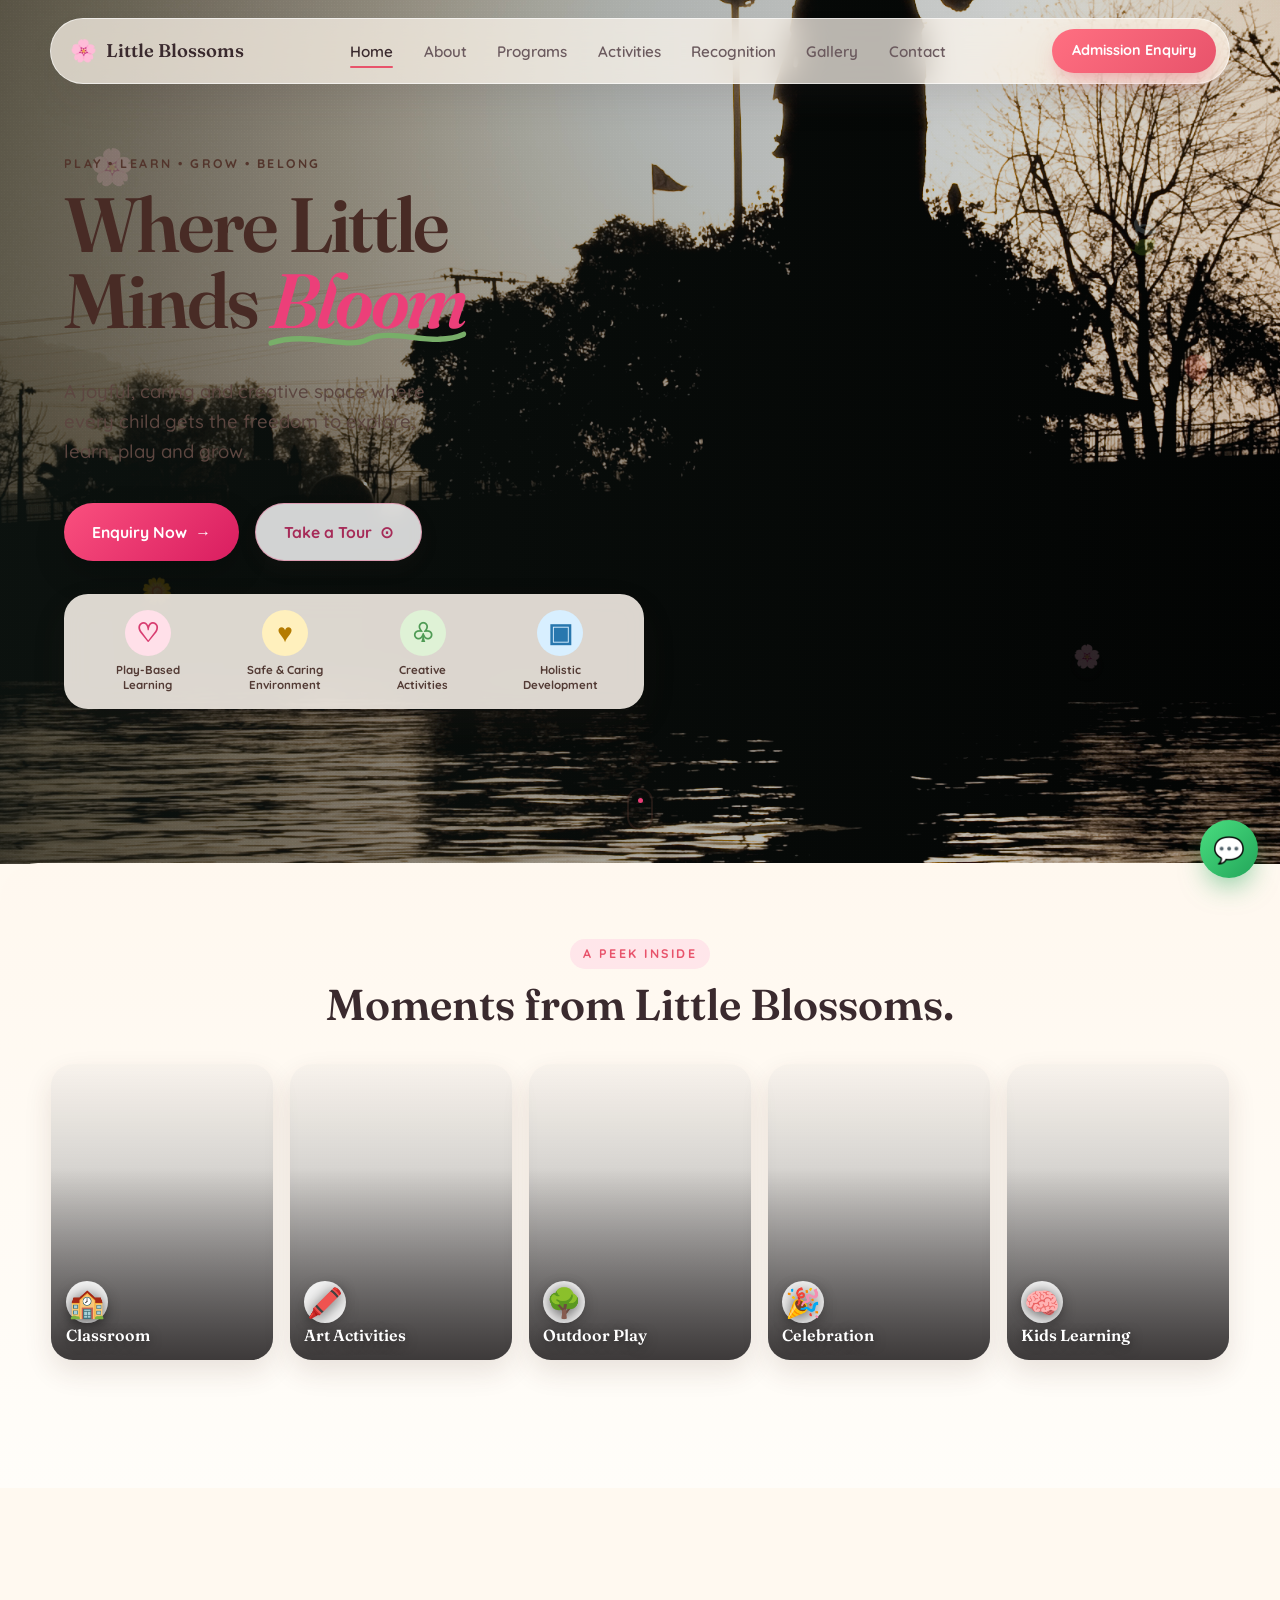
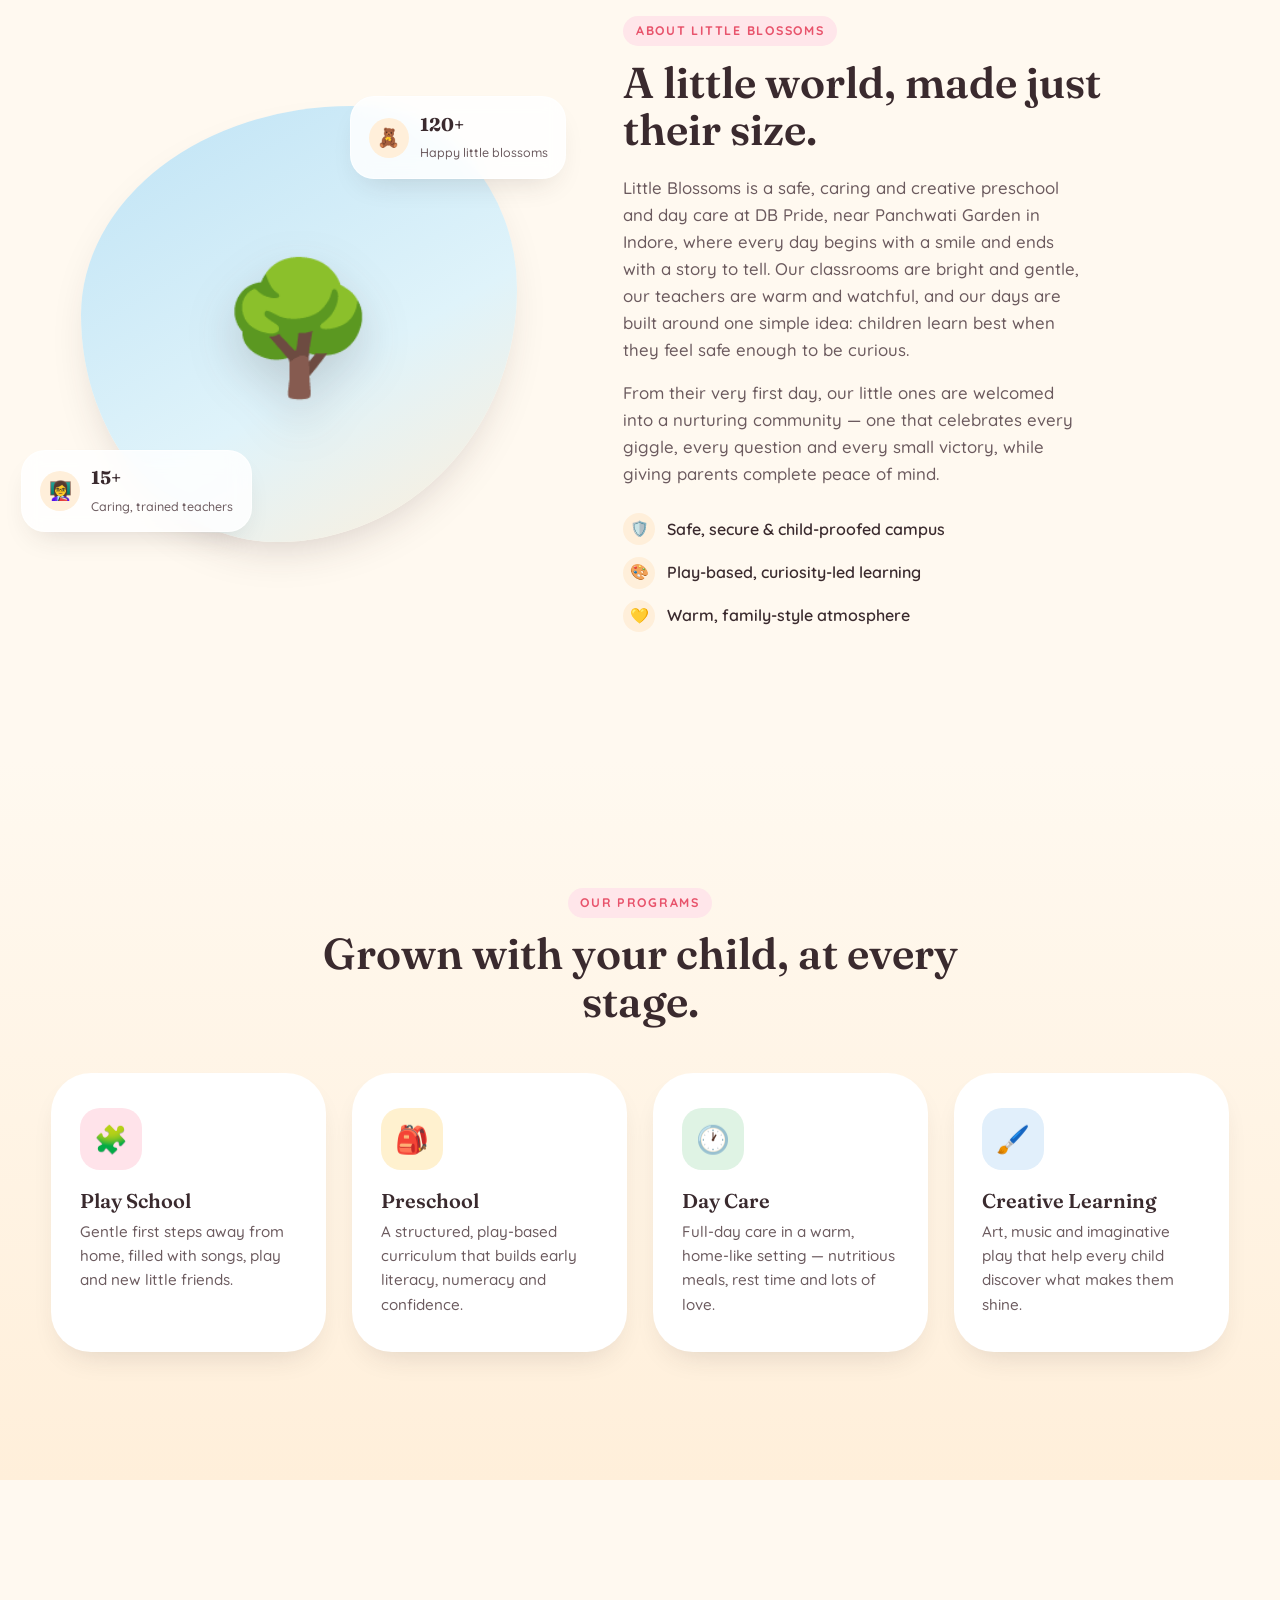
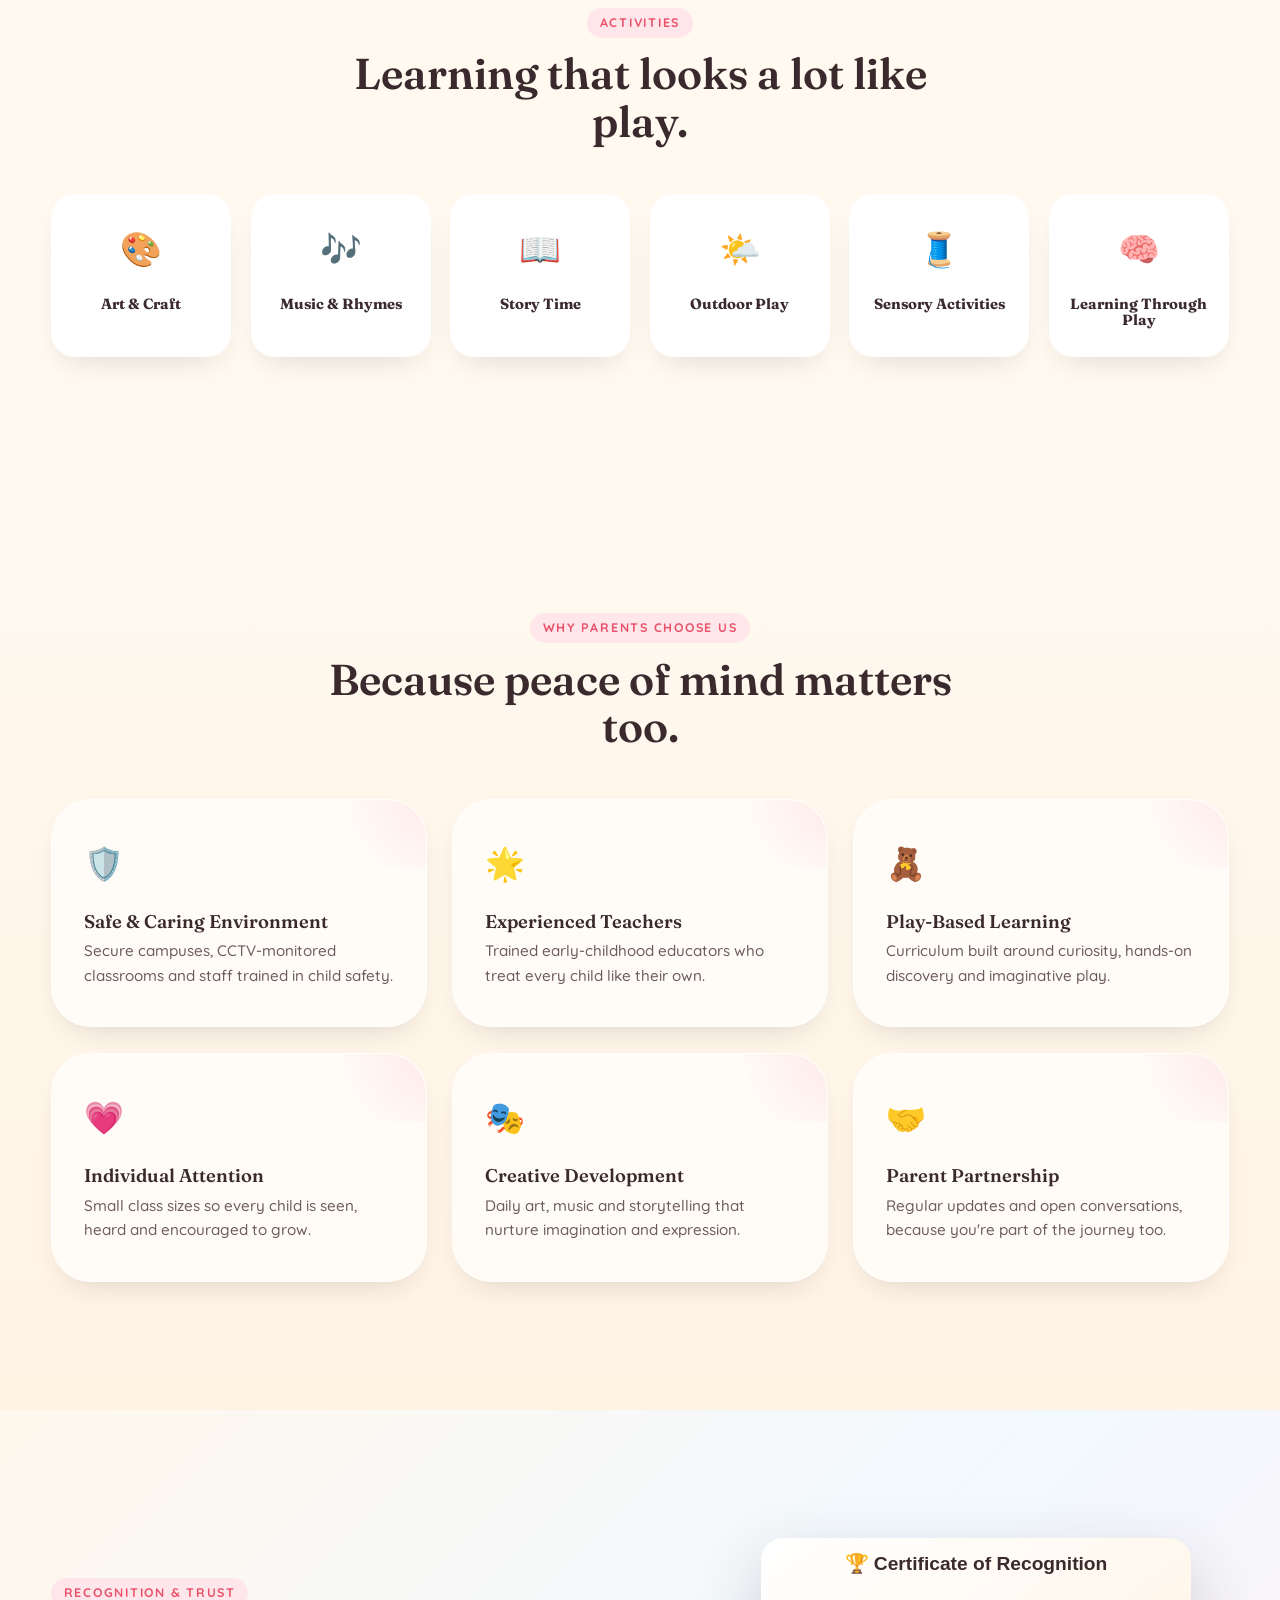
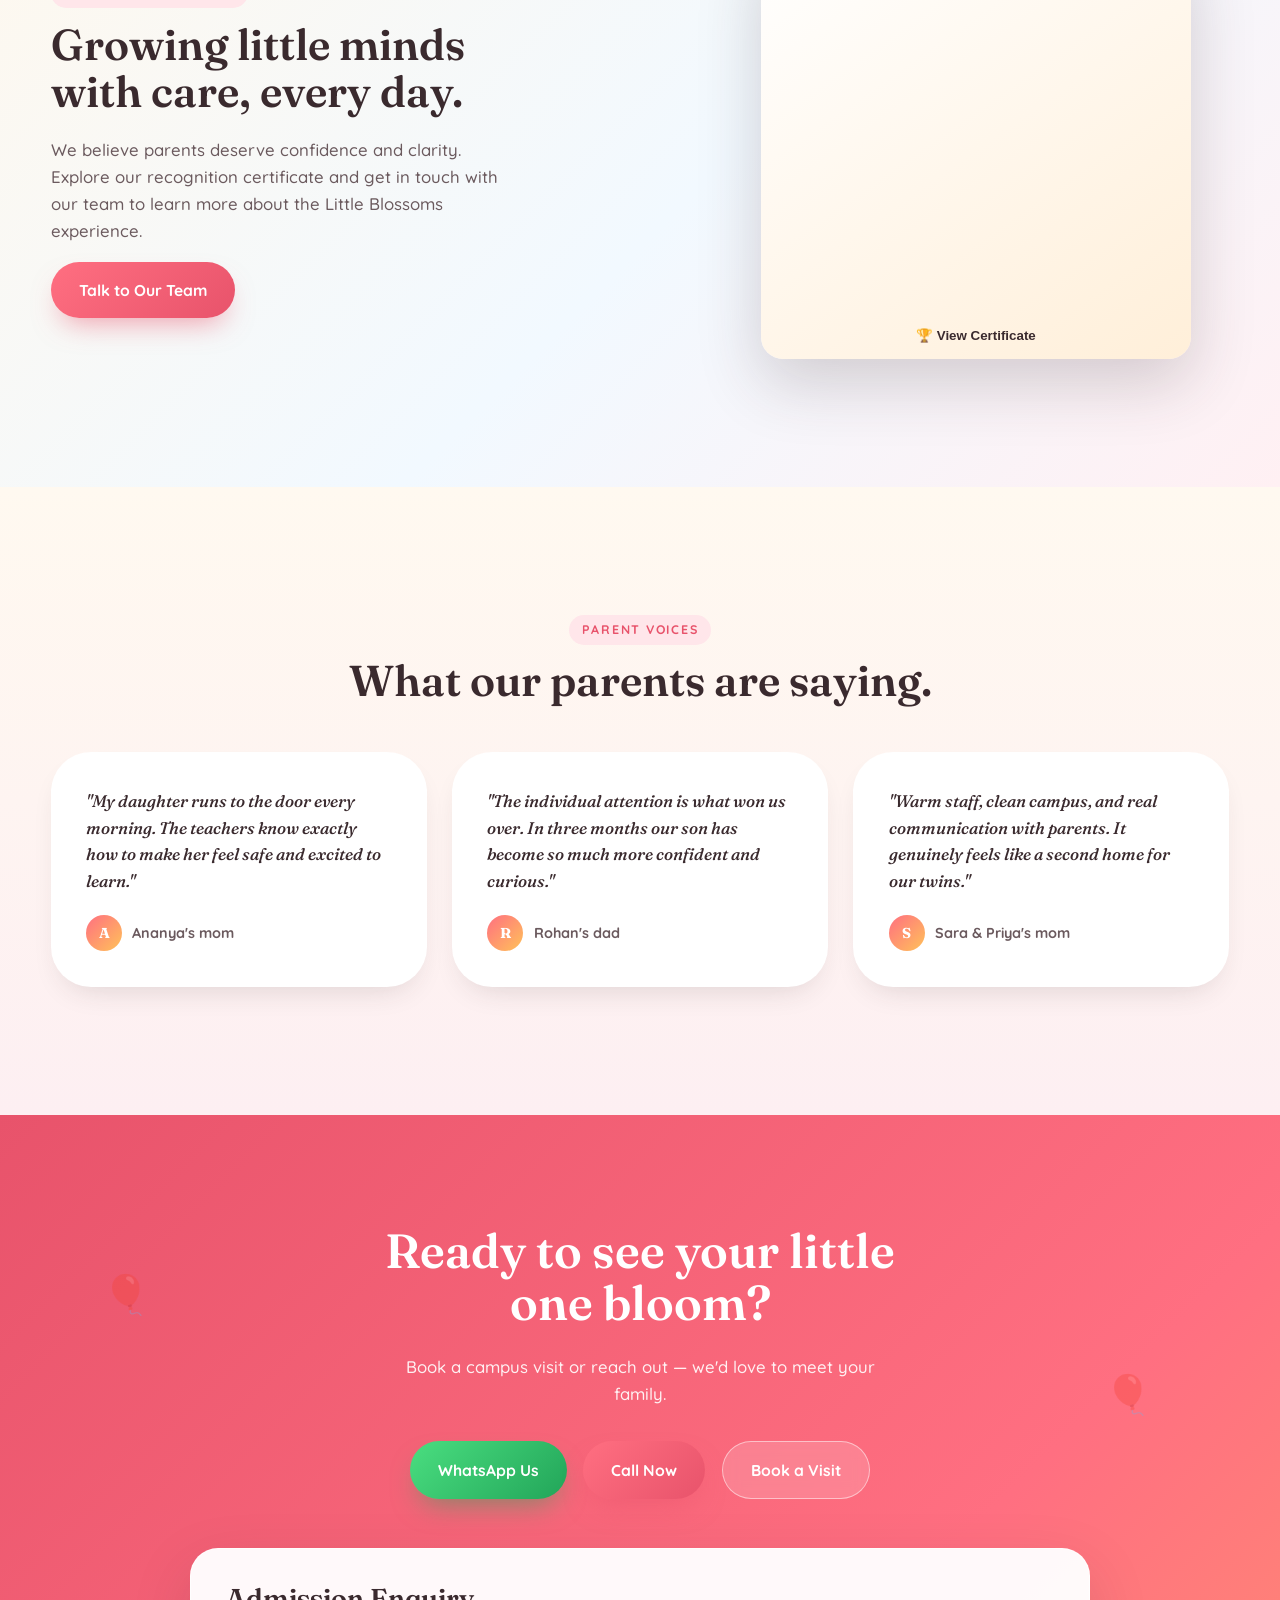
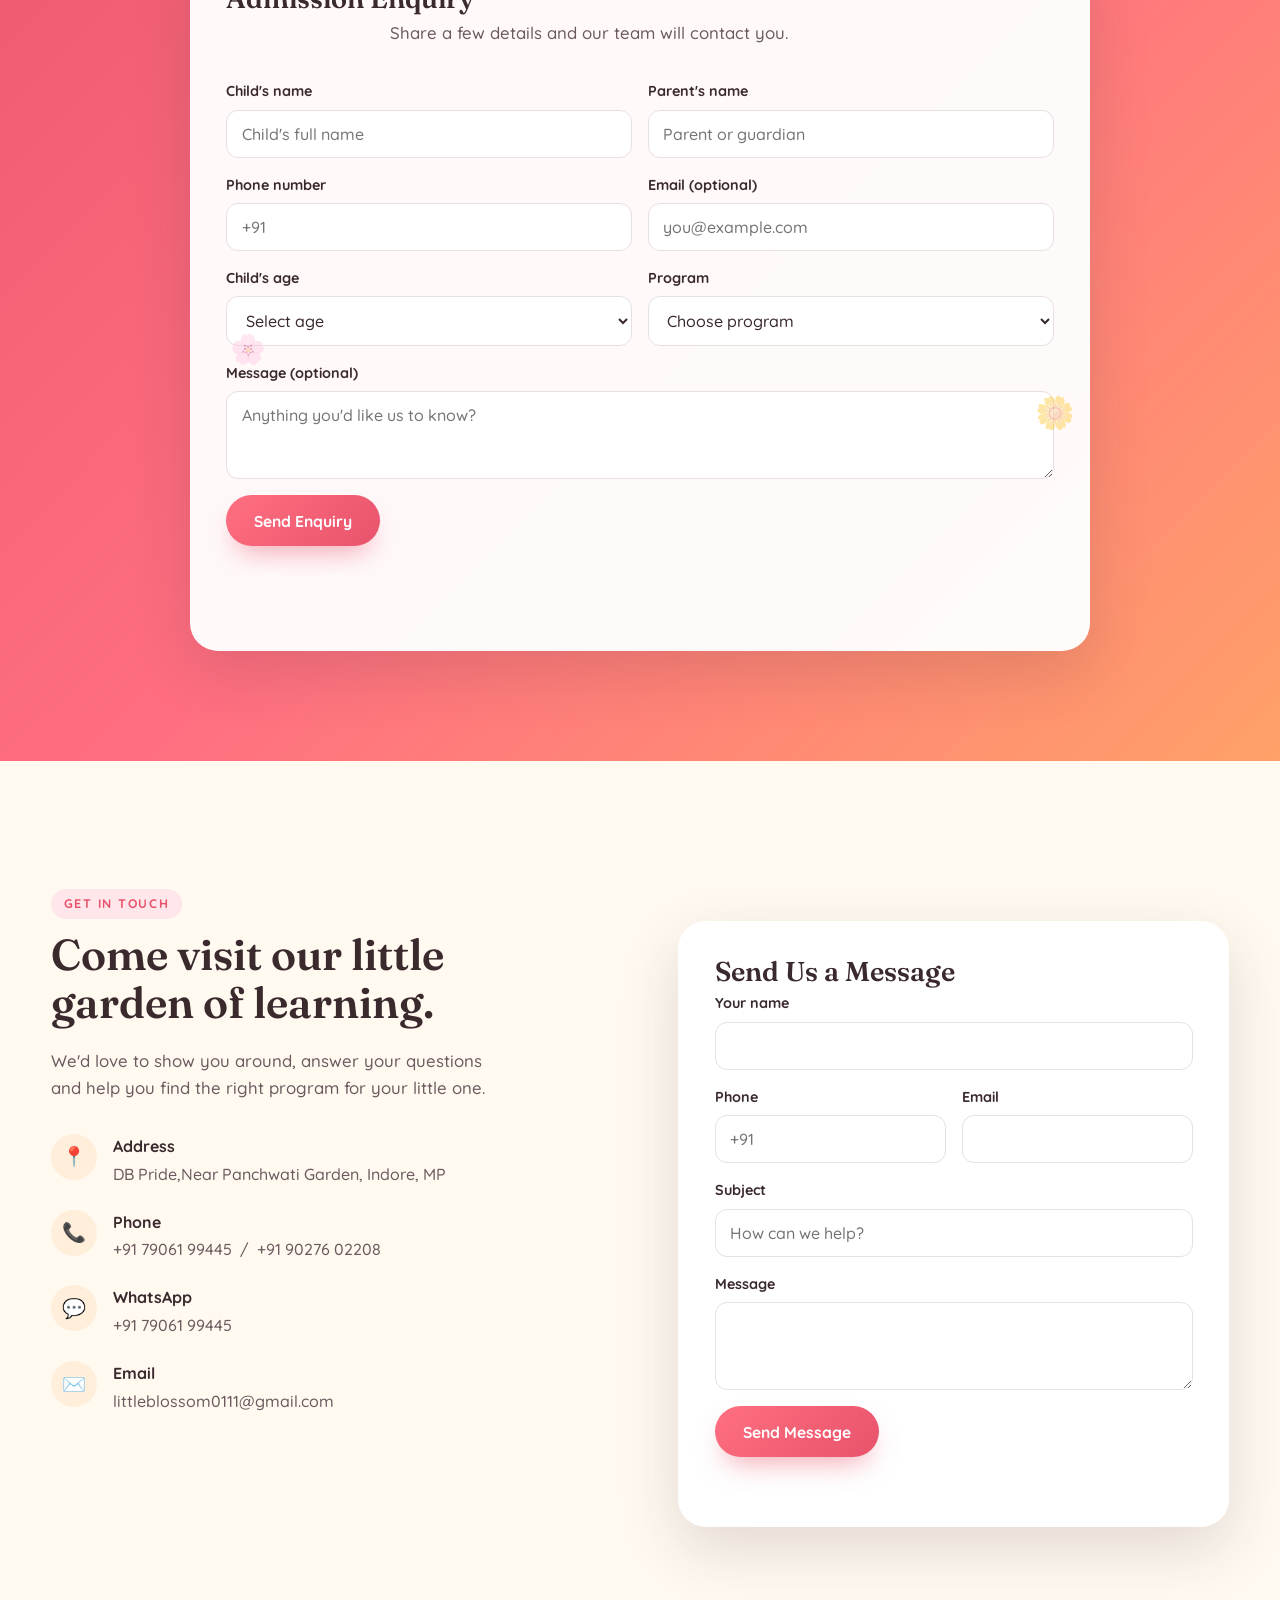
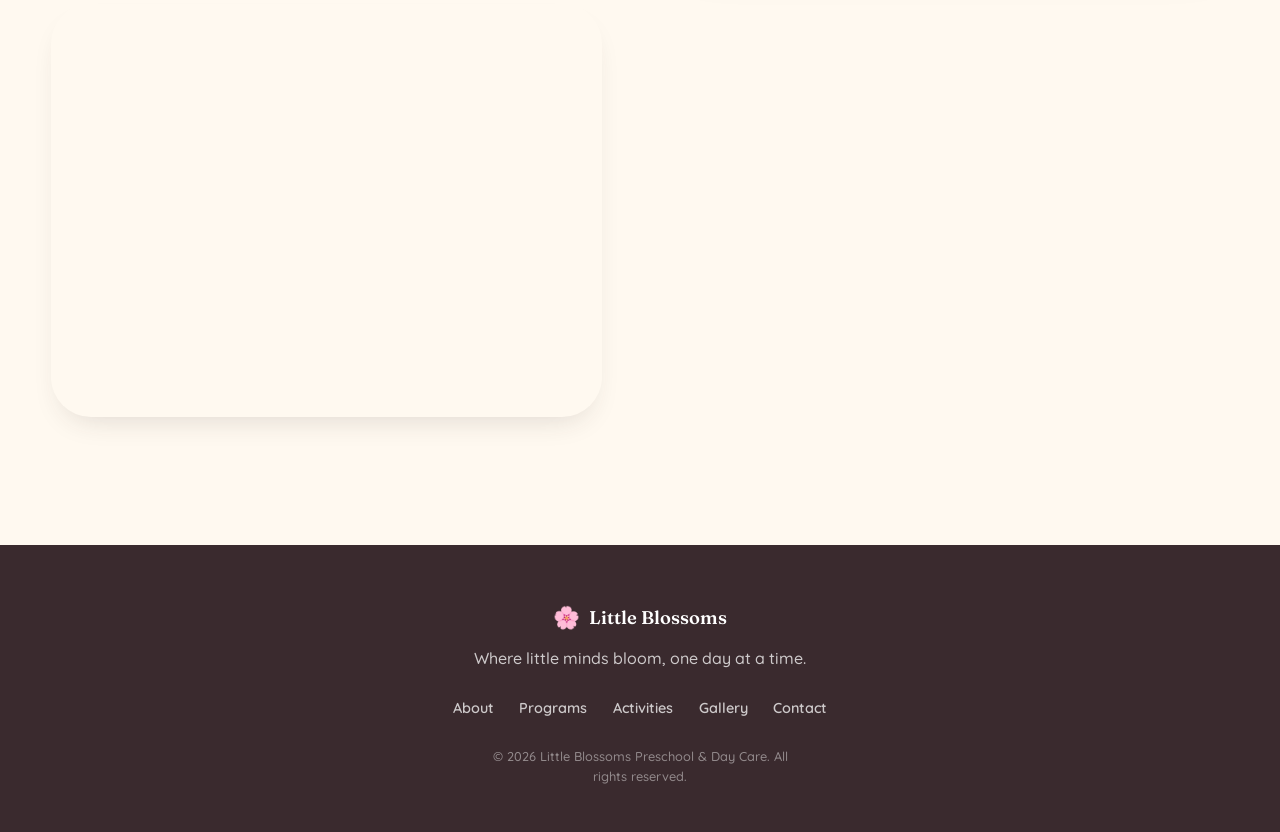
==== commit c6071dc2: "Use hkps Har Ki Pauri image on homepage" ====
--- a/index.html
+++ b/index.html
@@ -16,7 +16,7 @@
 <meta property="og:title" content="Little Blossoms Preschool &amp; Day Care in DB Pride, Indore" />
 <meta property="og:description" content="A caring play school, preschool and day care in DB Pride, near Panchwati Garden, Indore." />
 <meta property="og:url" content="https://littleblossom0111-droid.github.io/Littleblossomsdbpride/" />
-<meta property="og:image" content="images/hkp.png" />
+<meta property="og:image" content="images/hkps.jpg" />
 <meta name="twitter:card" content="summary_large_image" />
 <meta name="twitter:title" content="Little Blossoms Preschool &amp; Day Care in DB Pride, Indore" />
 <meta name="twitter:description" content="Play school, preschool and day care in DB Pride, Indore. Enquire about admissions." />
@@ -282,7 +282,7 @@
 <header class="hero" id="home">
 
   <div class="hero-video-wrap" aria-hidden="true">
-    <img class="hero-photo" src="images/hkp.png" alt="" fetchpriority="high">
+    <img class="hero-photo" src="images/hkps.jpg" alt="" fetchpriority="high">
   </div>
 
   <div class="hero-noise"></div>
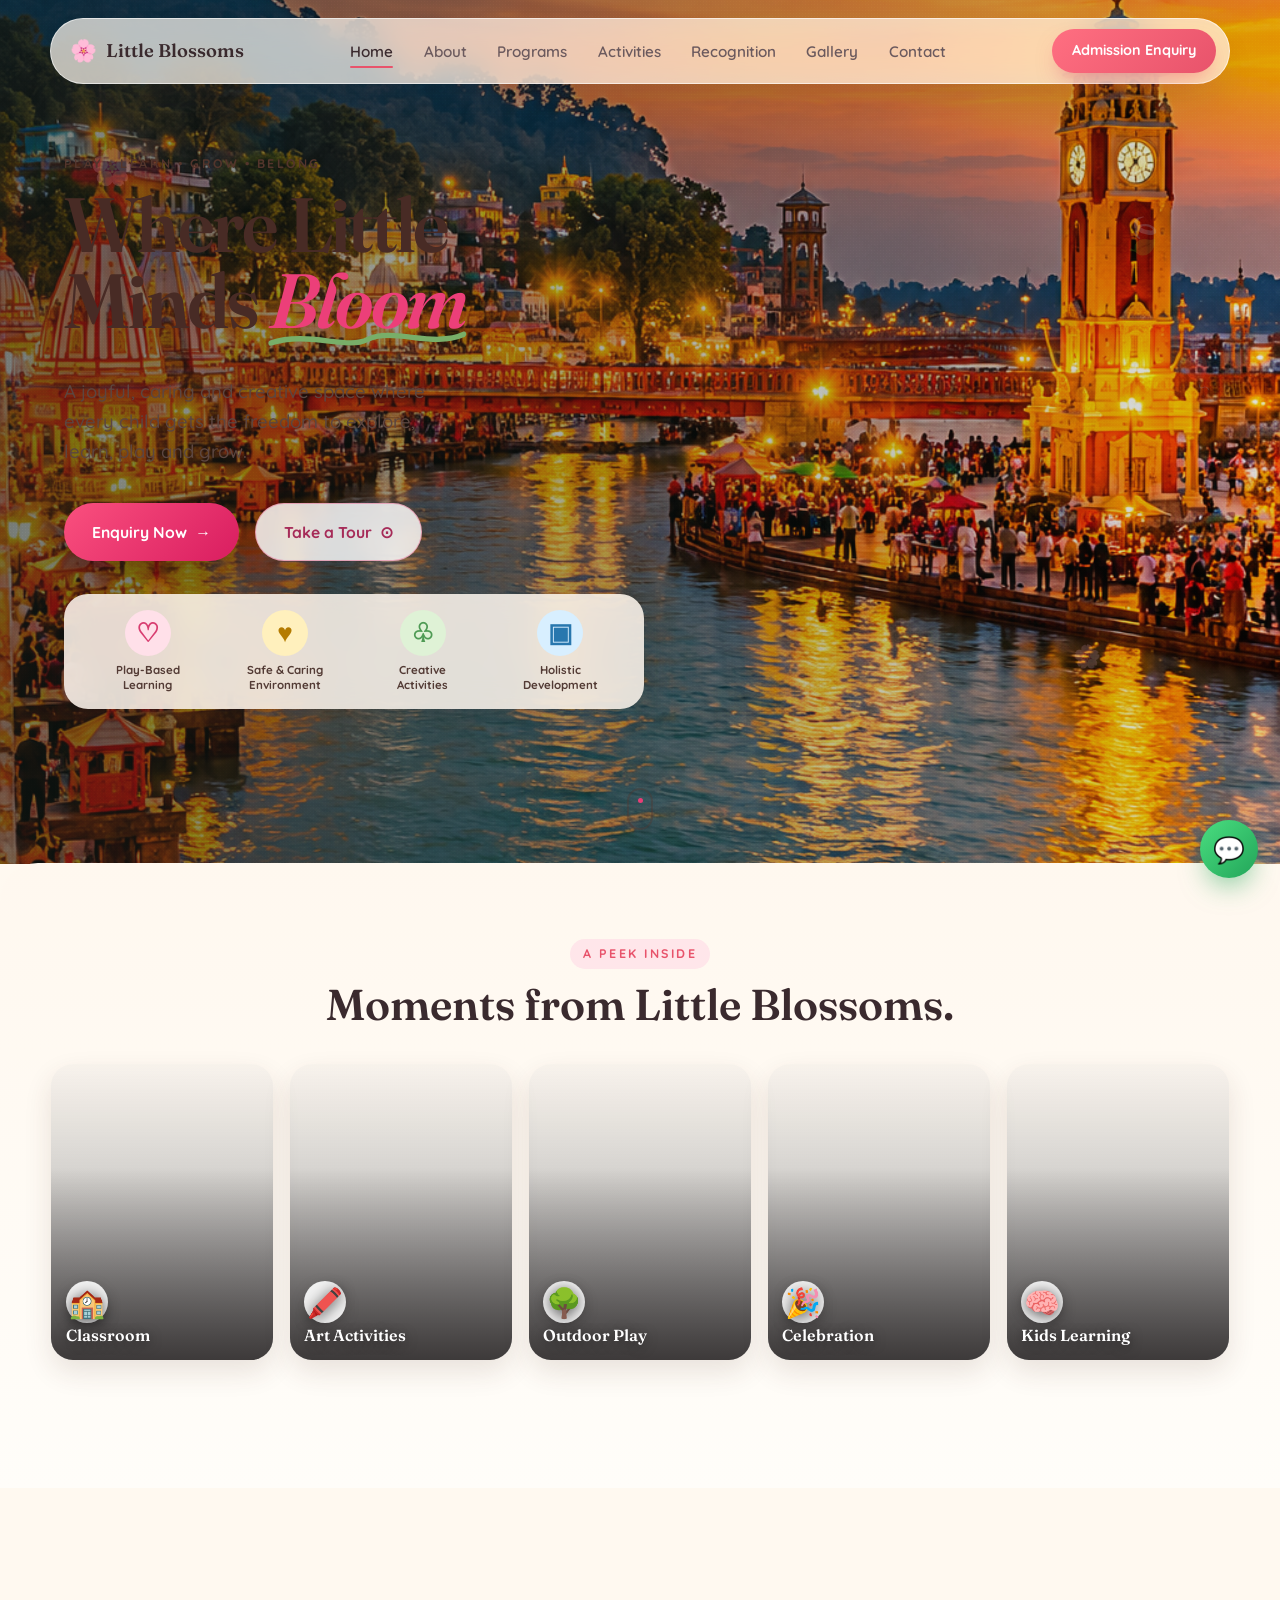
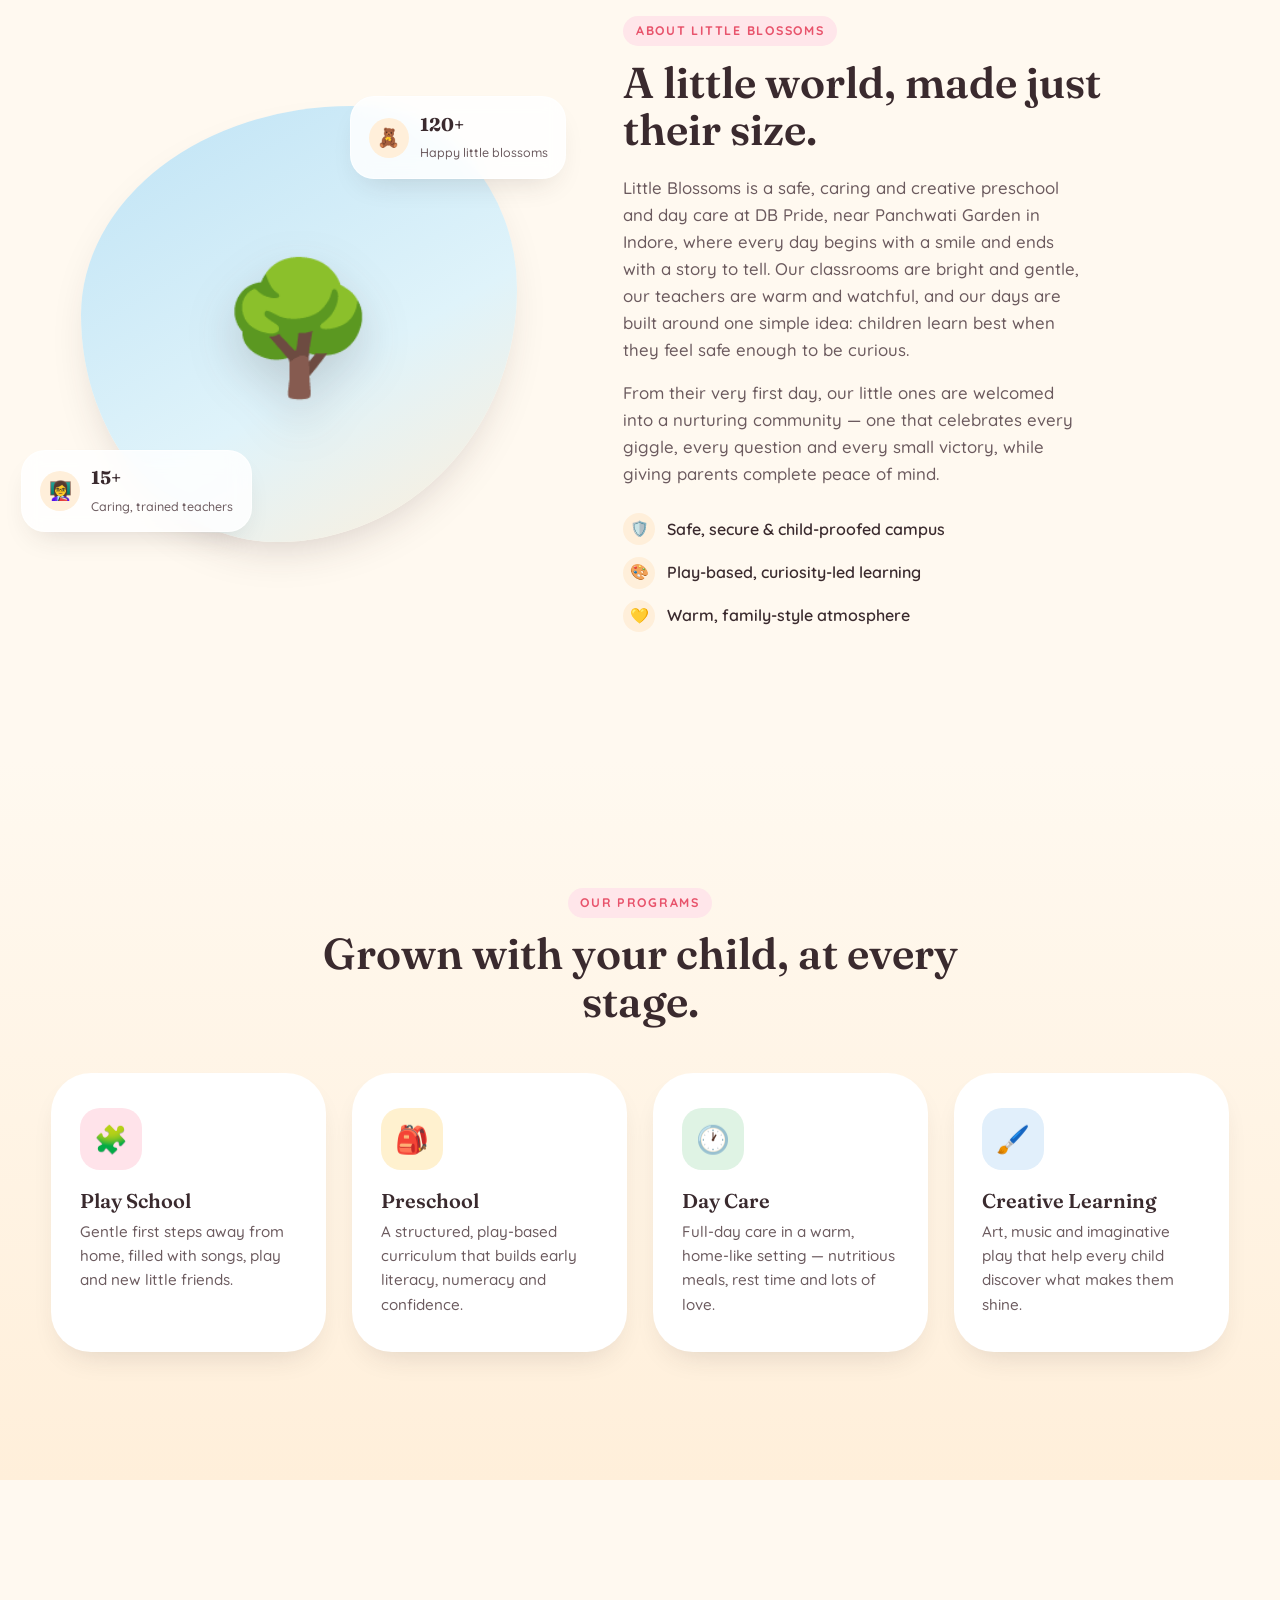
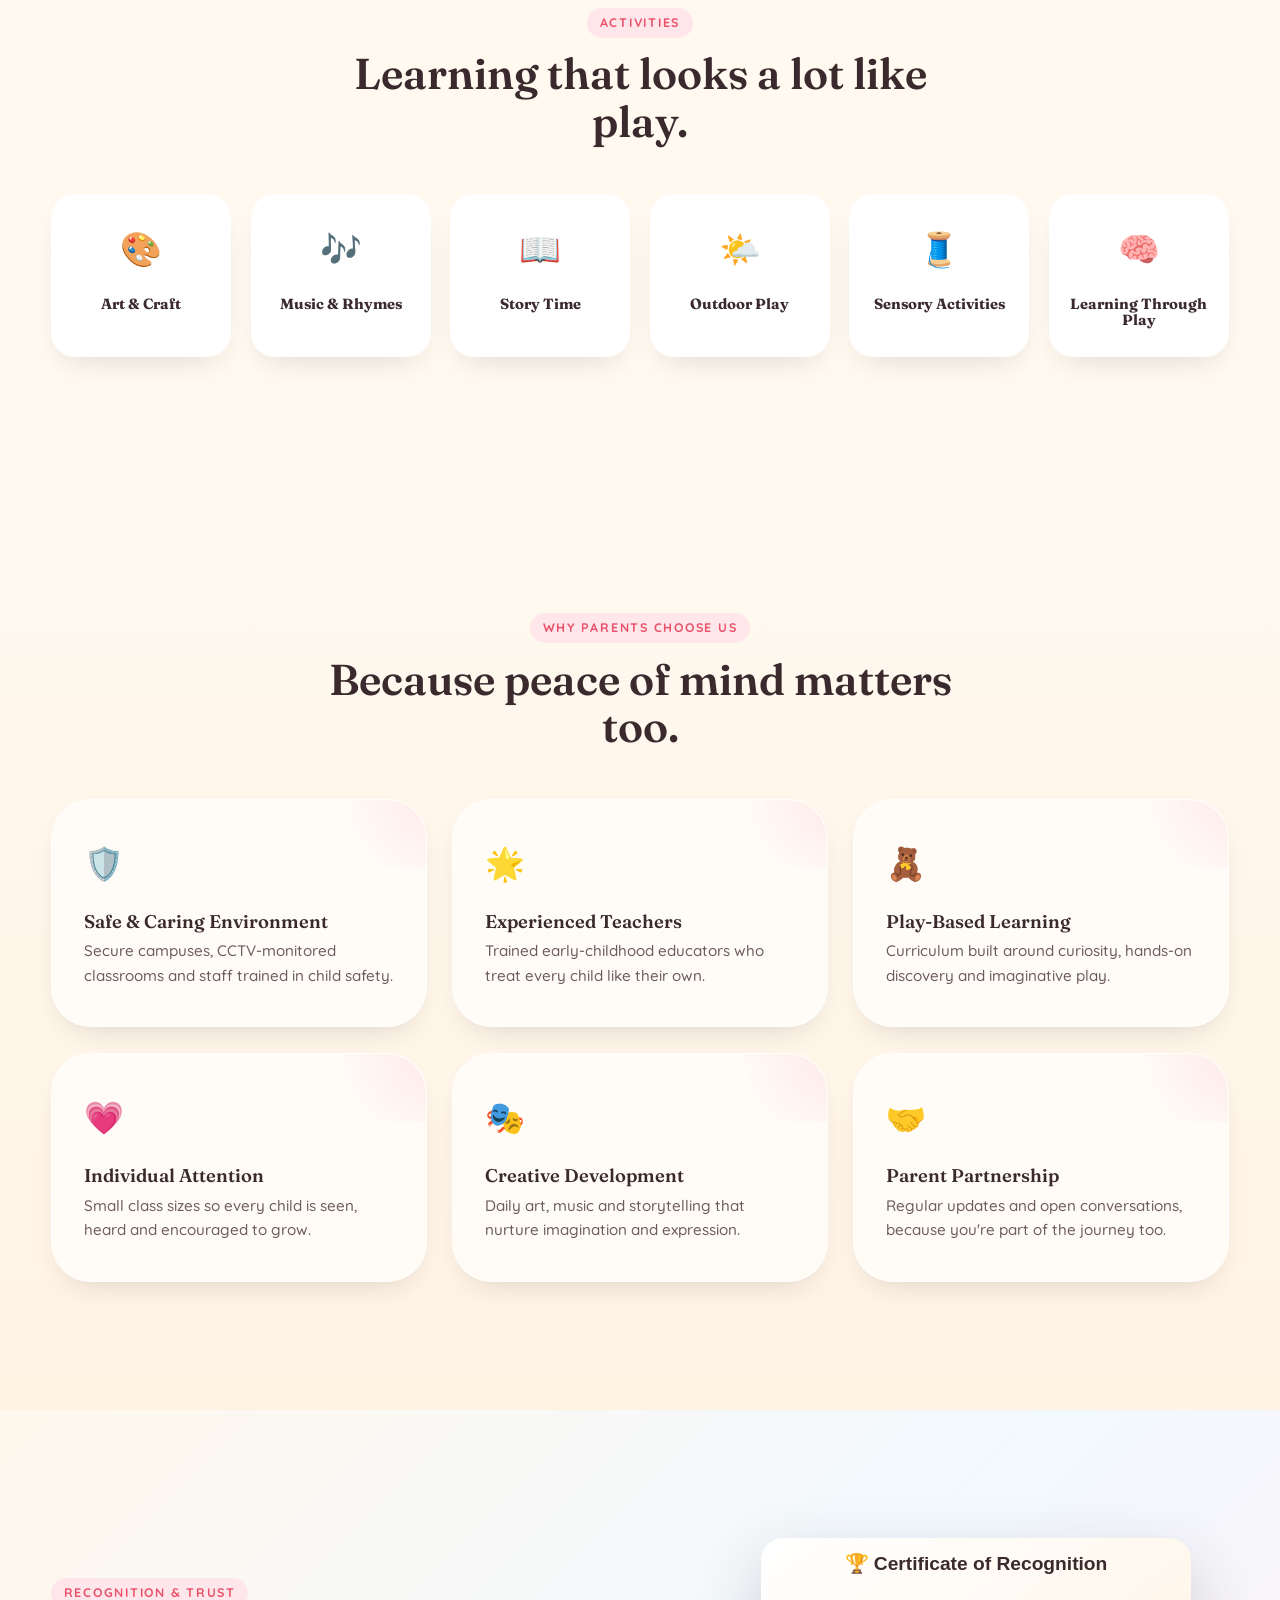
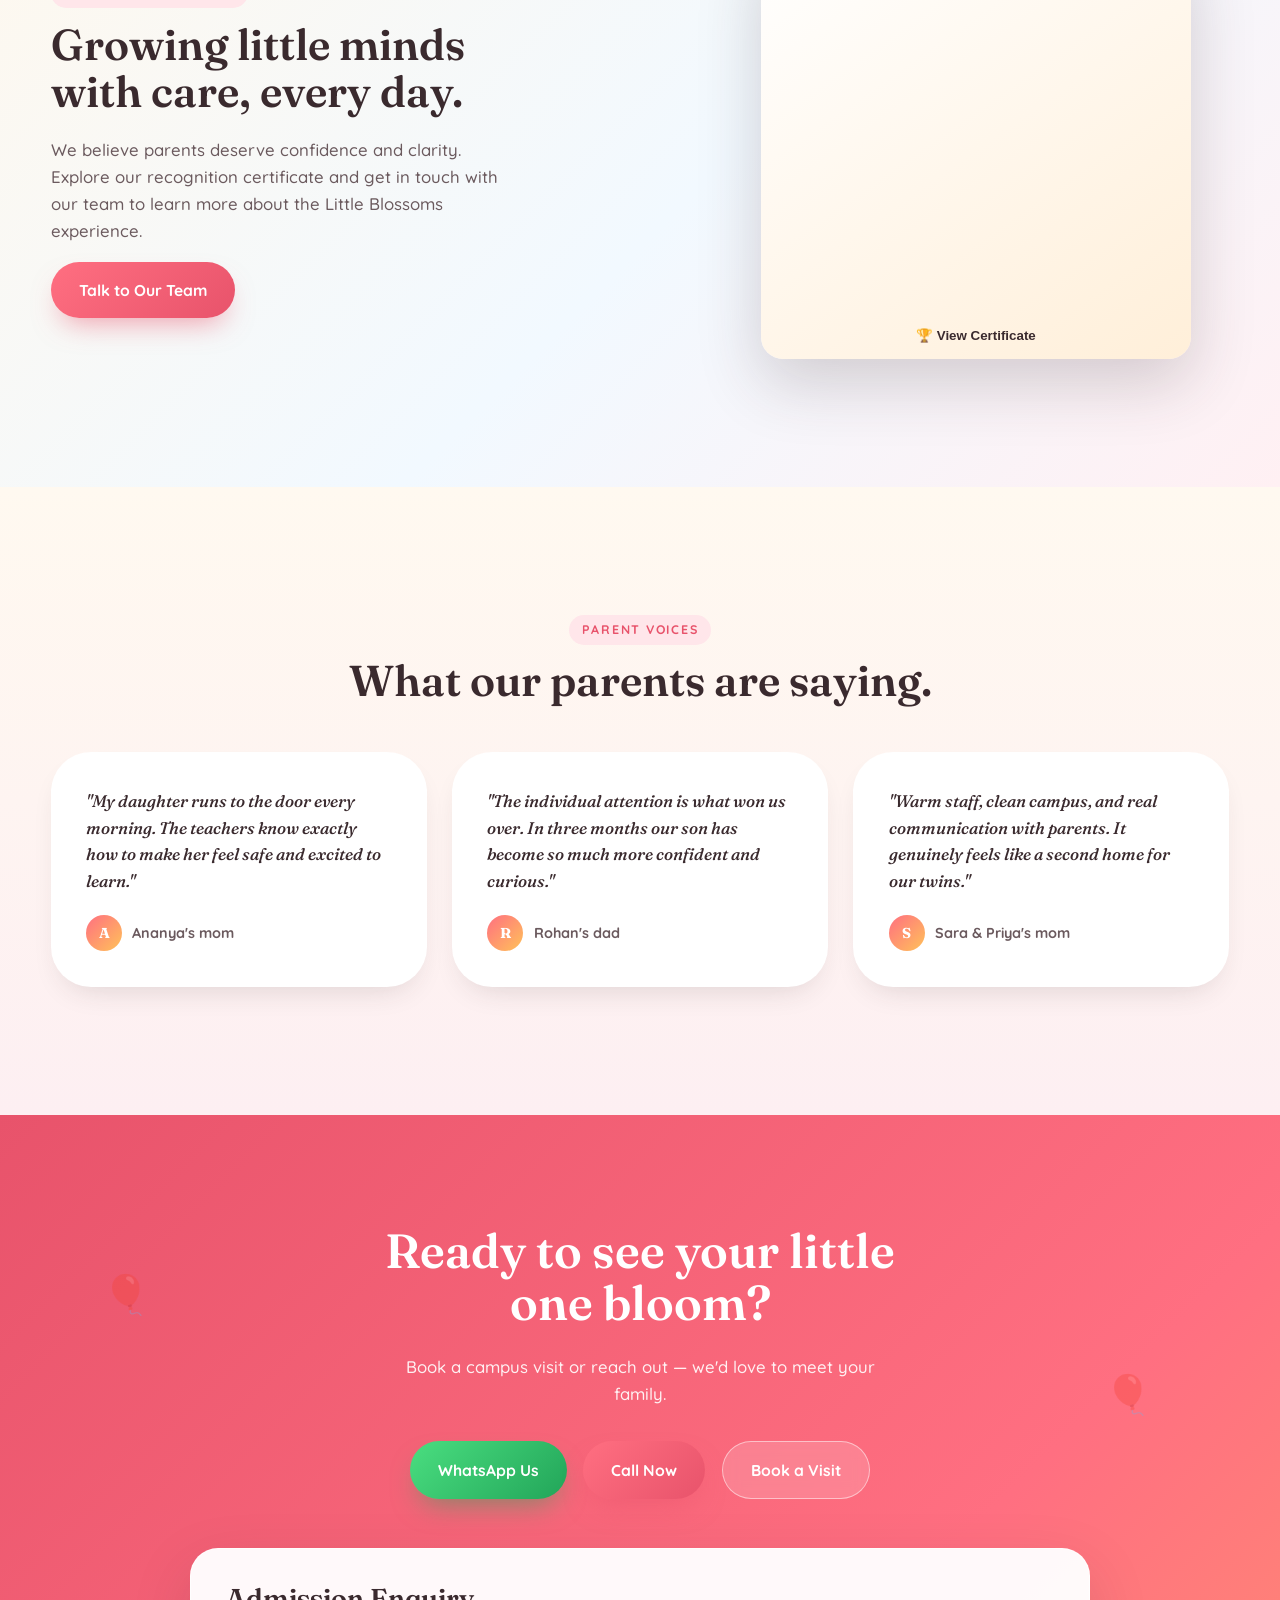
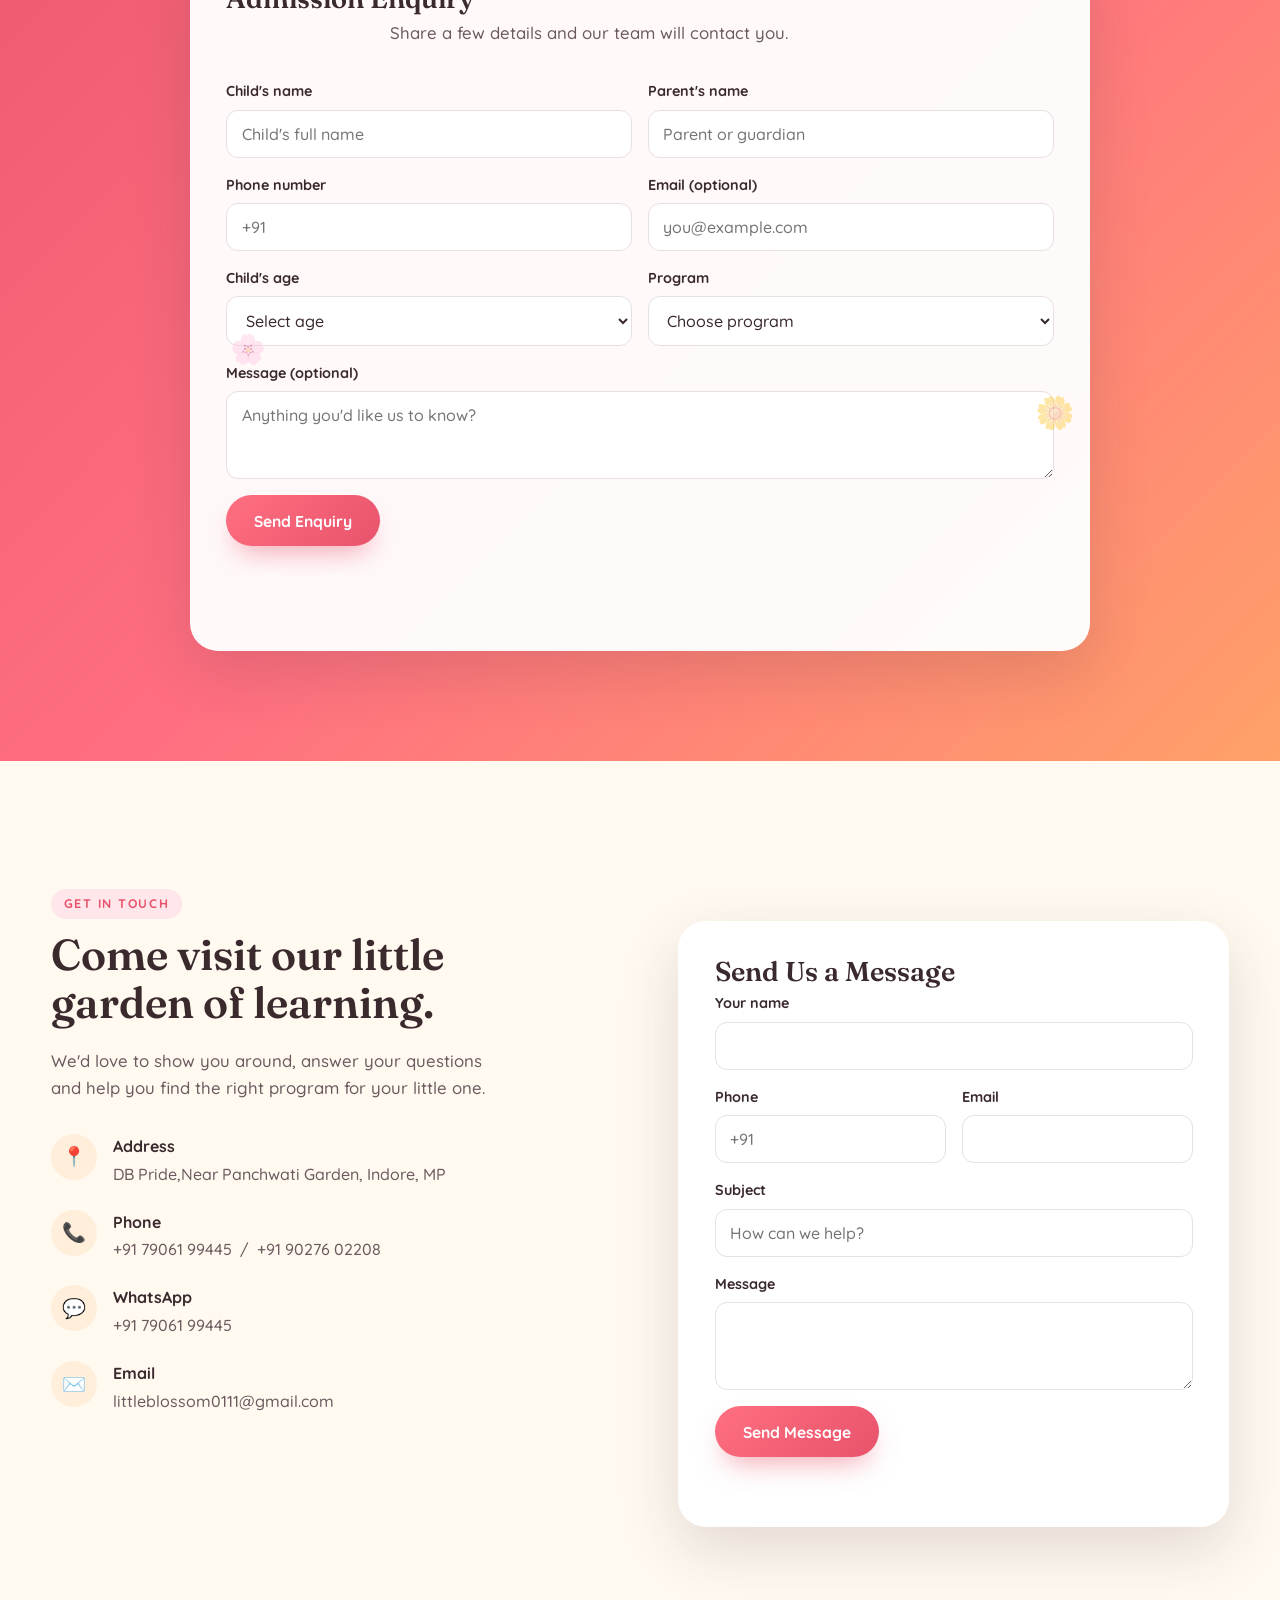
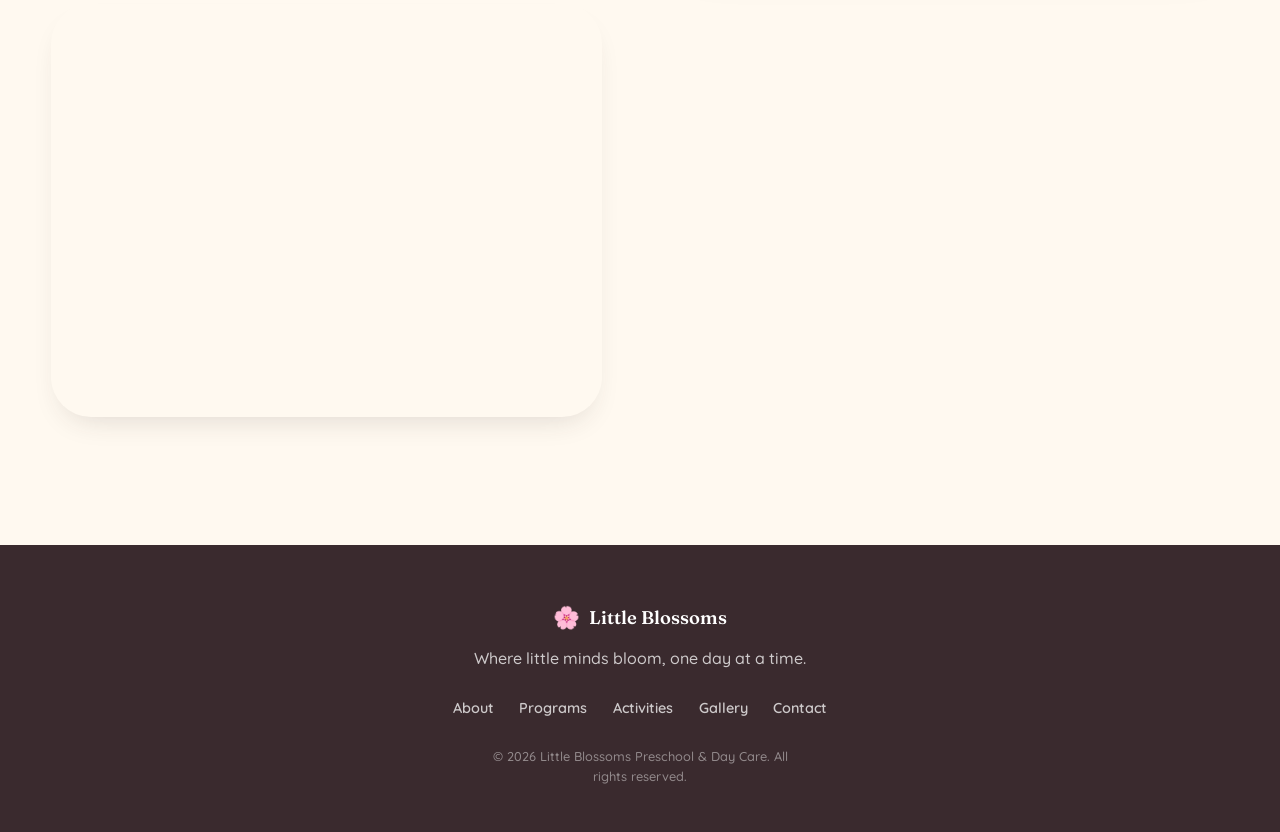
==== commit 31021caa: "Rotate Har Ki Pauri homepage photos automatically" ====
--- a/index.html
+++ b/index.html
@@ -186,6 +186,12 @@
   }
 }
 
+
+/* Automatic Har Ki Pauri hero photo rotation */
+.hero-photo-slideshow{position:absolute;inset:0;overflow:hidden}
+.hero-photo-slideshow .hero-photo{position:absolute;inset:0;width:100%;height:100%;object-fit:cover;opacity:0;transition:opacity 1.2s ease}
+.hero-photo-slideshow .hero-photo.active{opacity:1}
+
 </style>
 
 </head>
@@ -282,7 +288,7 @@
 <header class="hero" id="home">
 
   <div class="hero-video-wrap" aria-hidden="true">
-    <img class="hero-photo" src="images/hkps.jpg" alt="" fetchpriority="high">
+    <div class="hero-photo-slideshow" aria-hidden="true"><img class="hero-photo active" src="images/hkp.png" alt="" fetchpriority="high"><img class="hero-photo" src="images/hkps.jpg" alt=""></div>
   </div>
 
   <div class="hero-noise"></div>
@@ -1672,5 +1678,19 @@
 </script>
 
 
+
+<script>
+(function(){
+  const slides = document.querySelectorAll('.hero-photo-slideshow .hero-photo');
+  if (slides.length < 2) return;
+  let current = 0;
+  window.setInterval(function(){
+    slides[current].classList.remove('active');
+    current = (current + 1) % slides.length;
+    slides[current].classList.add('active');
+  }, 5000);
+})();
+</script>
+
 </body>
 </html>
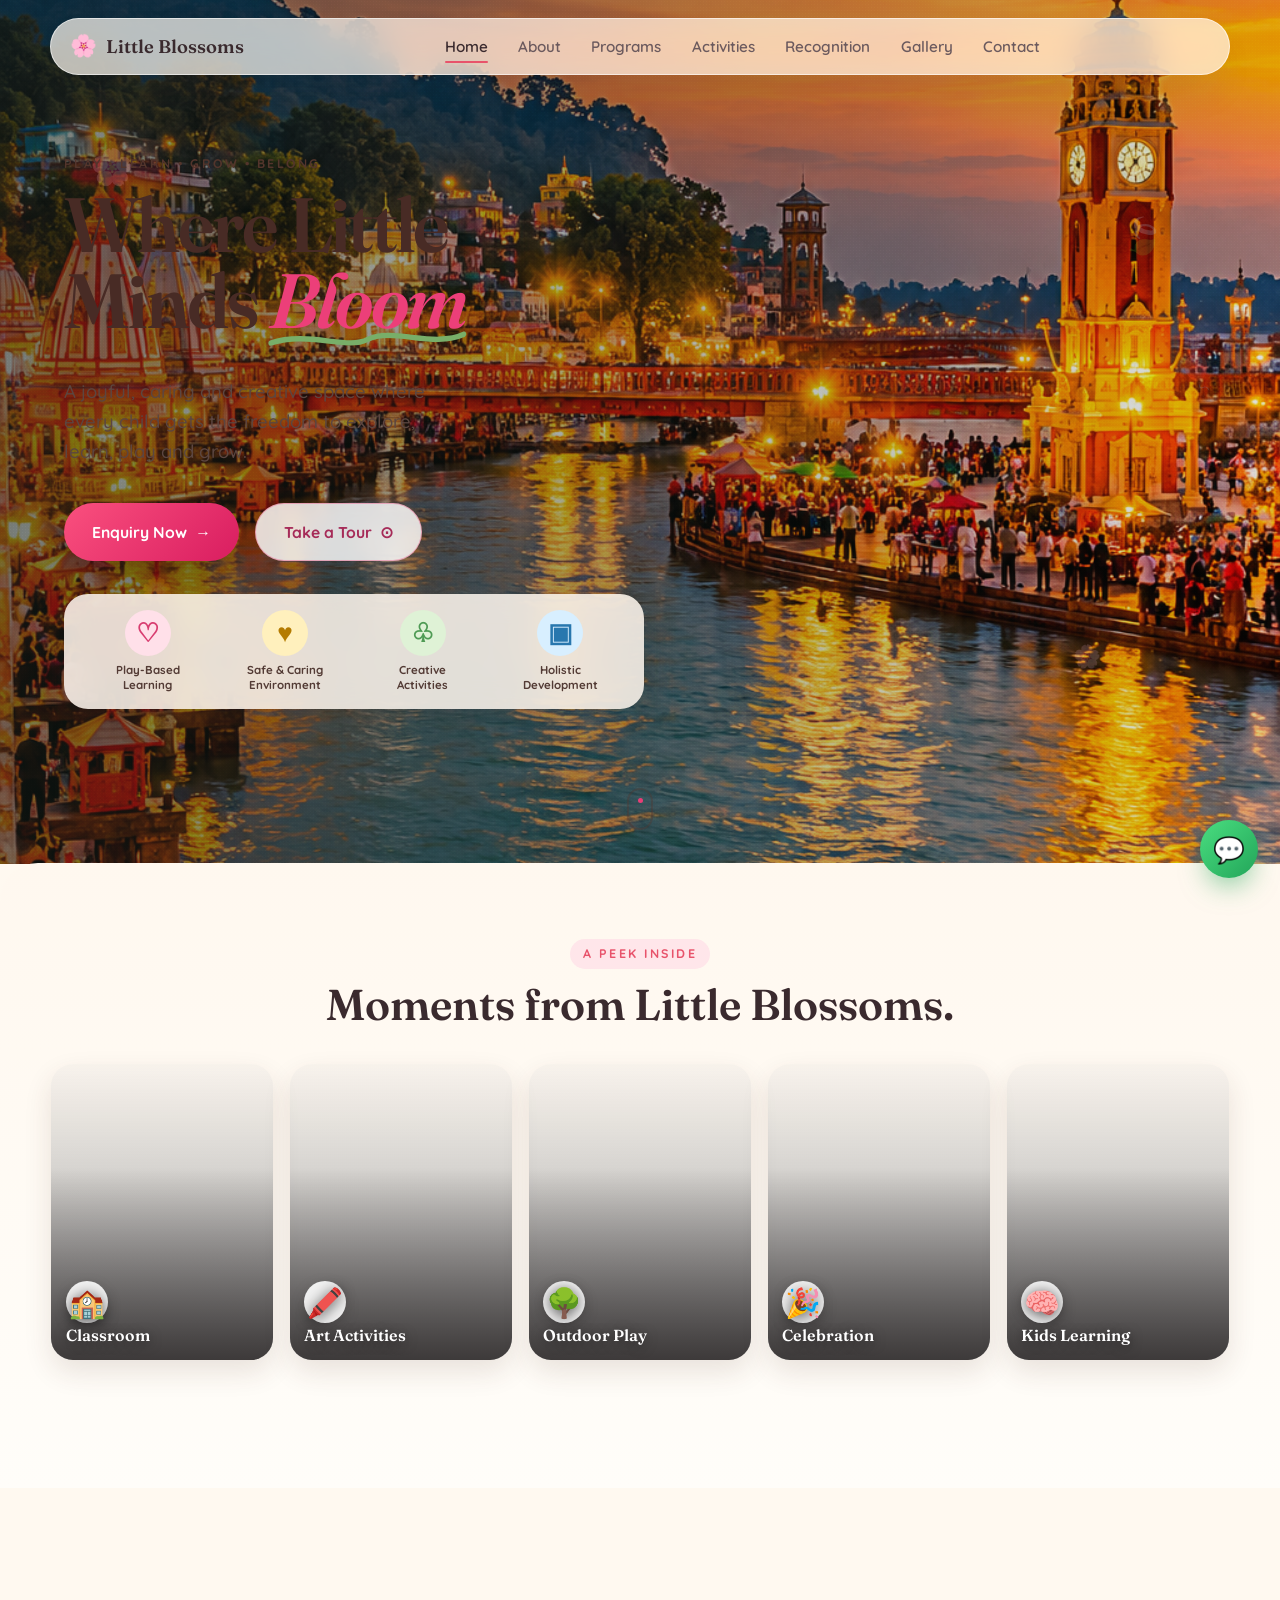
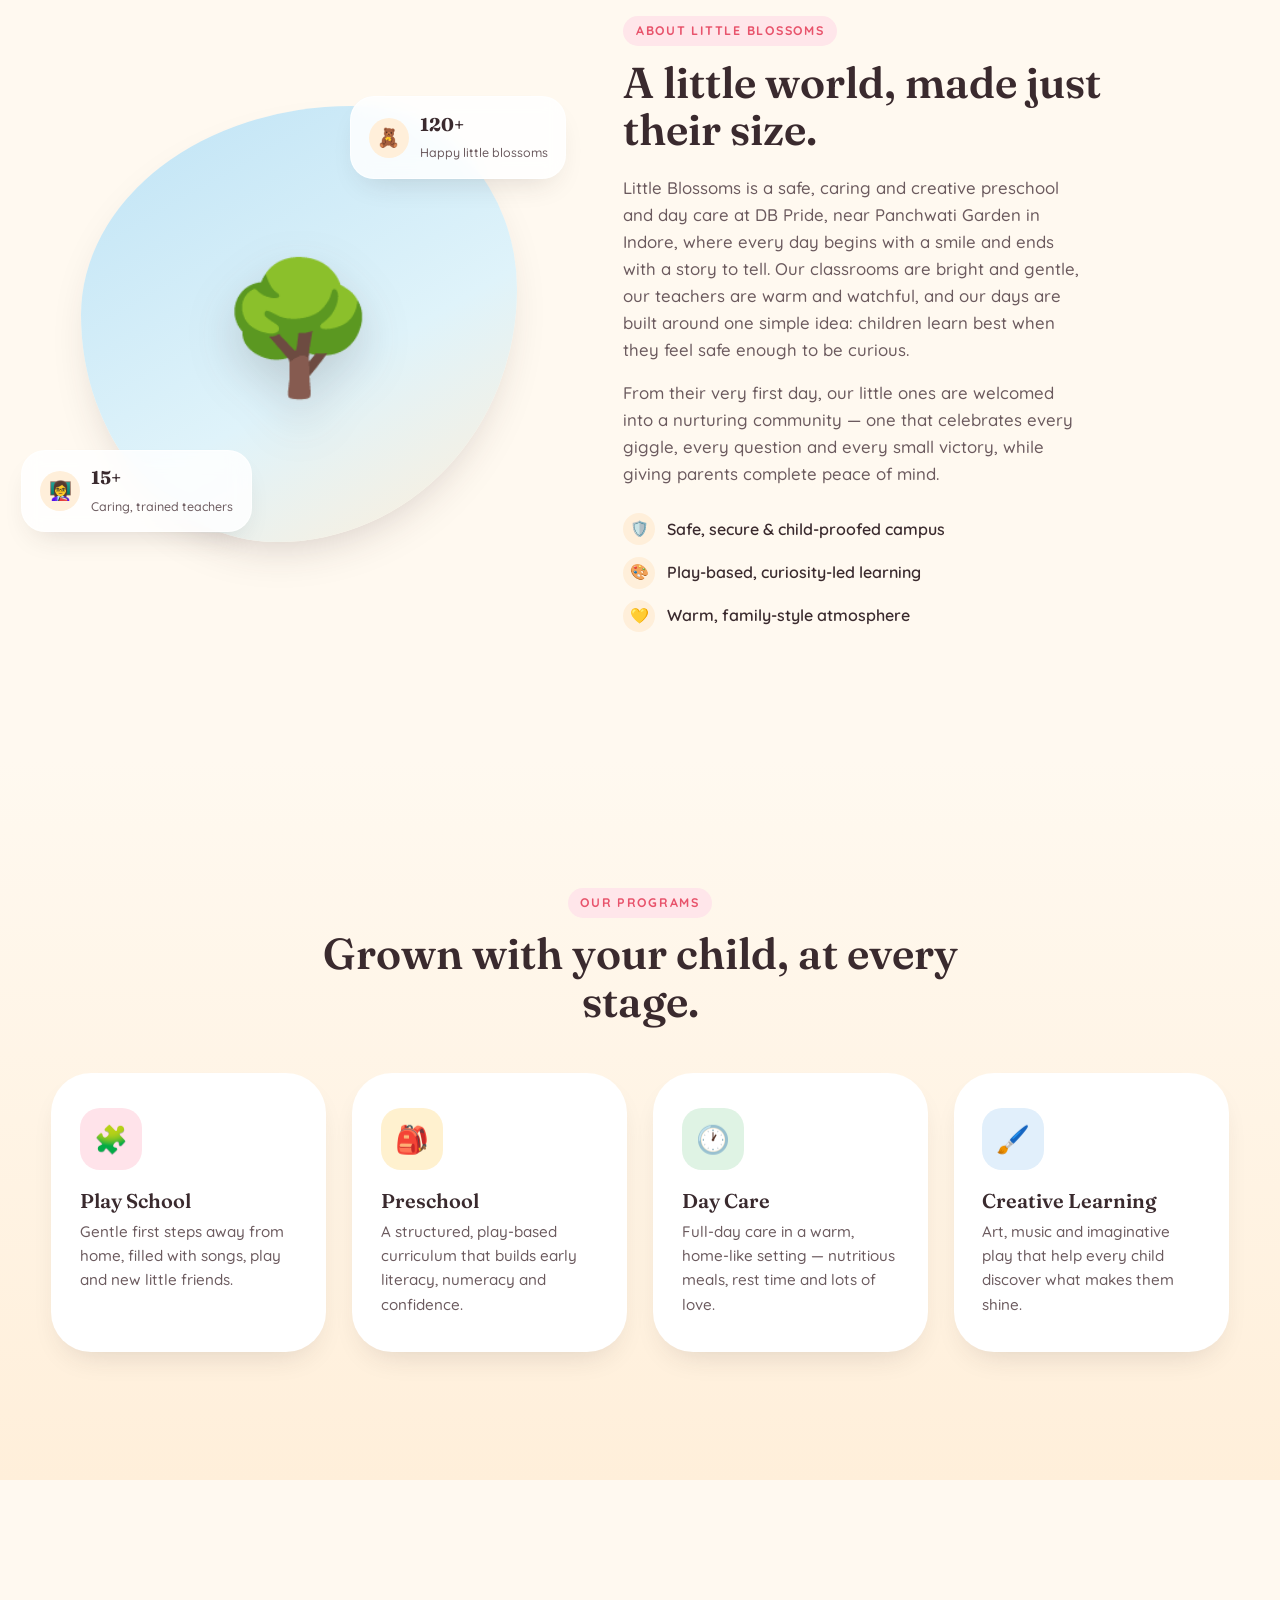
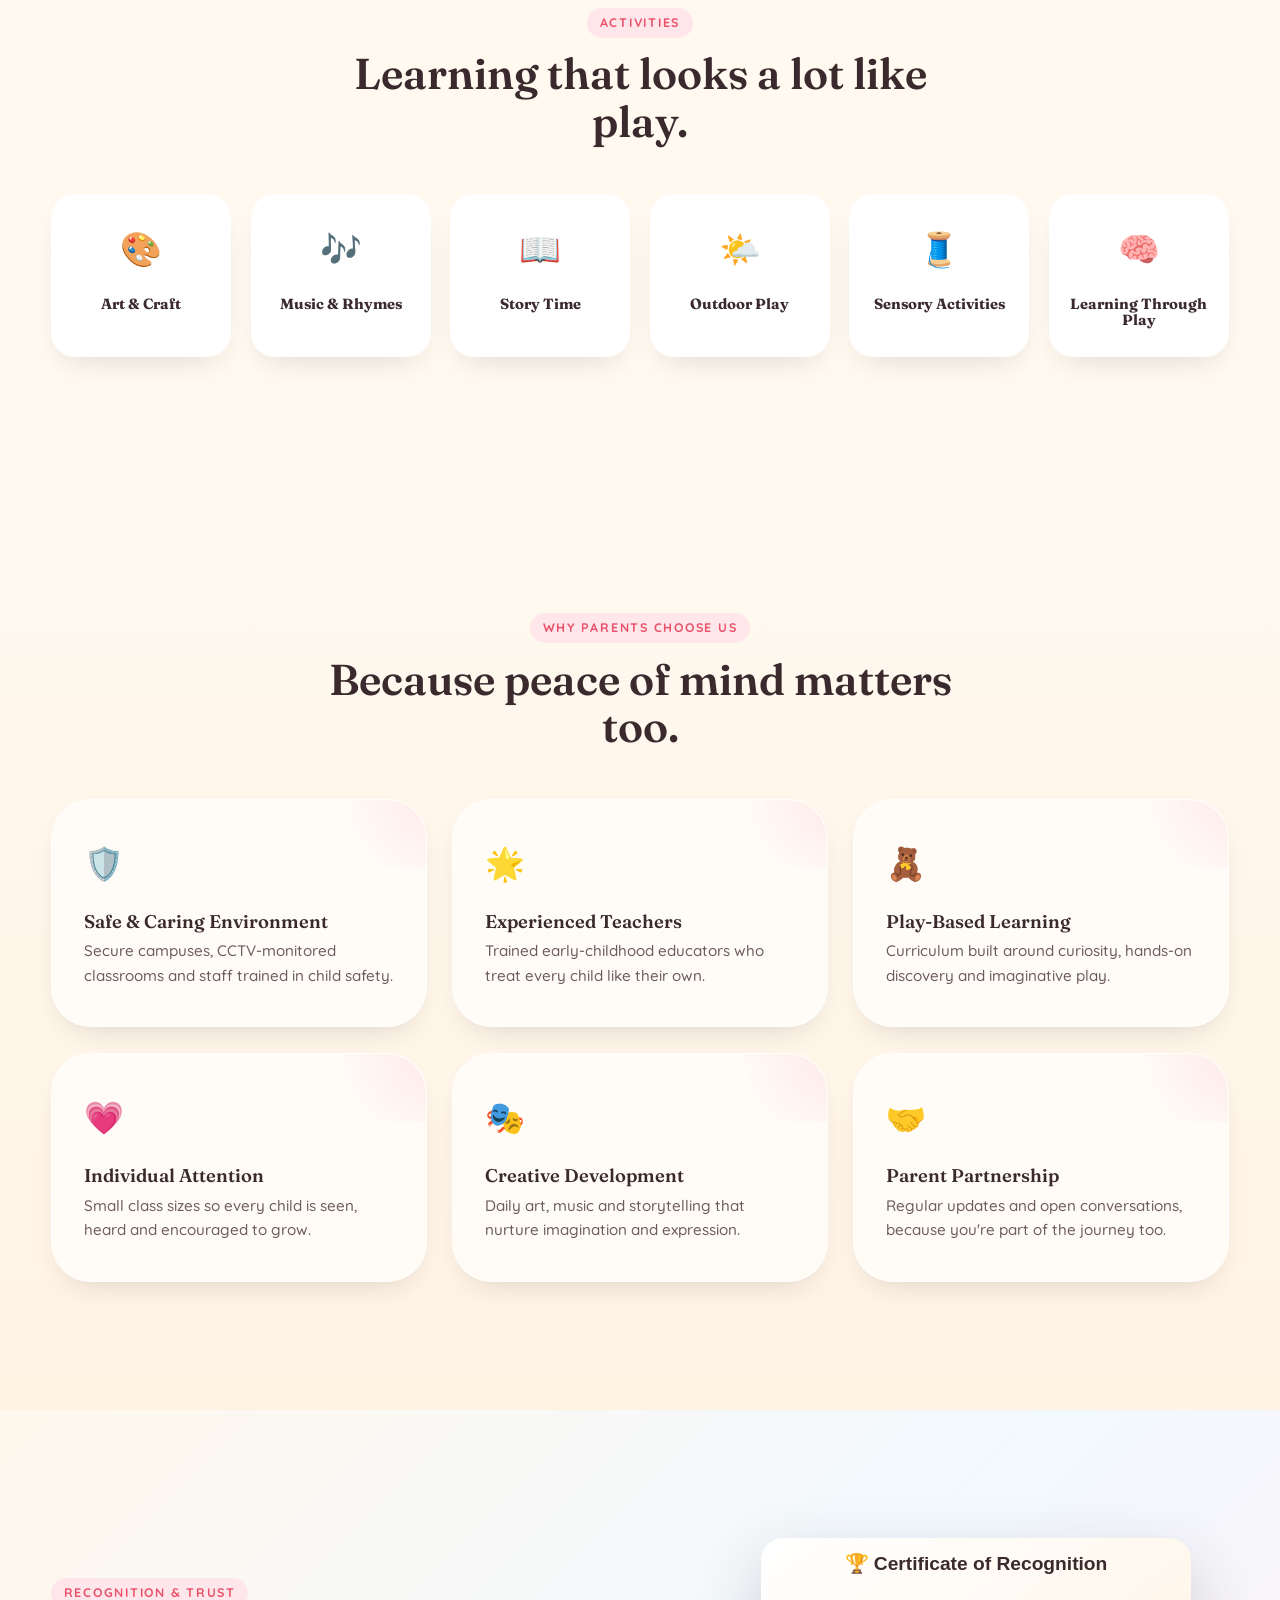
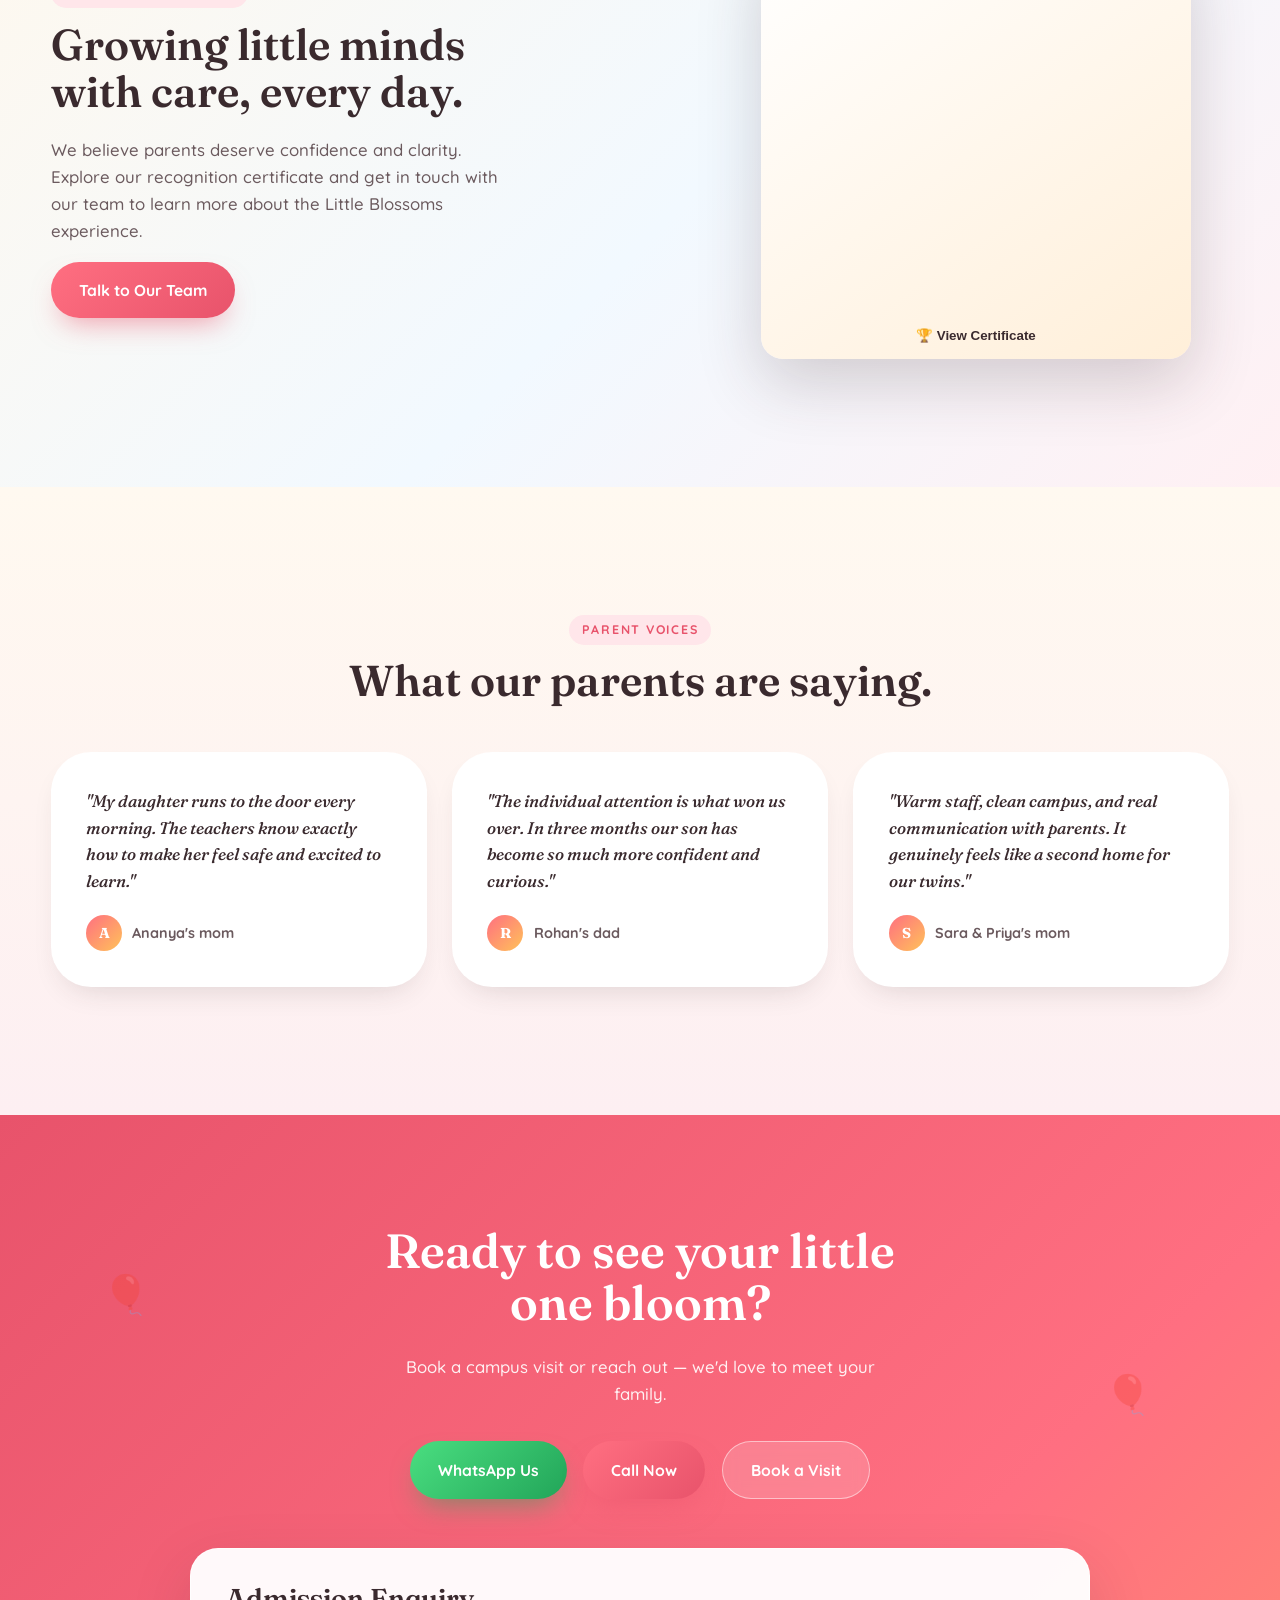
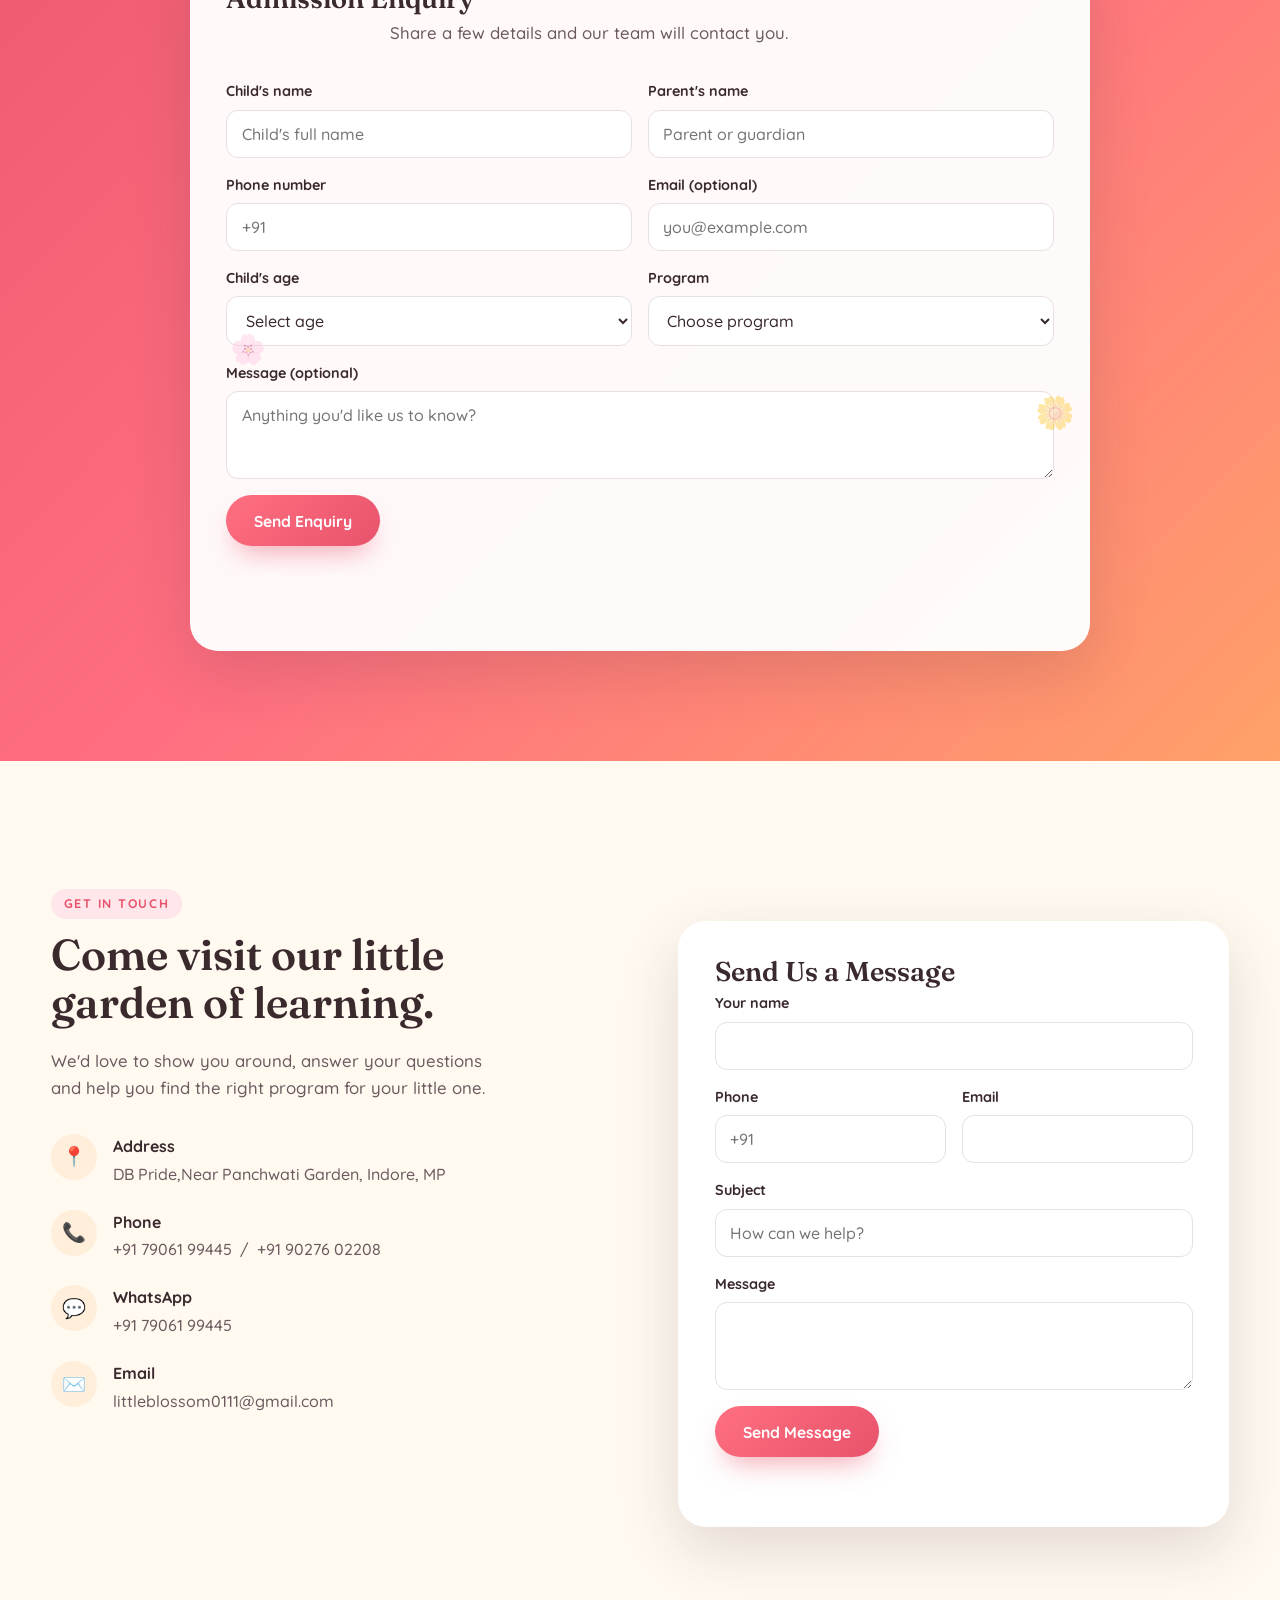
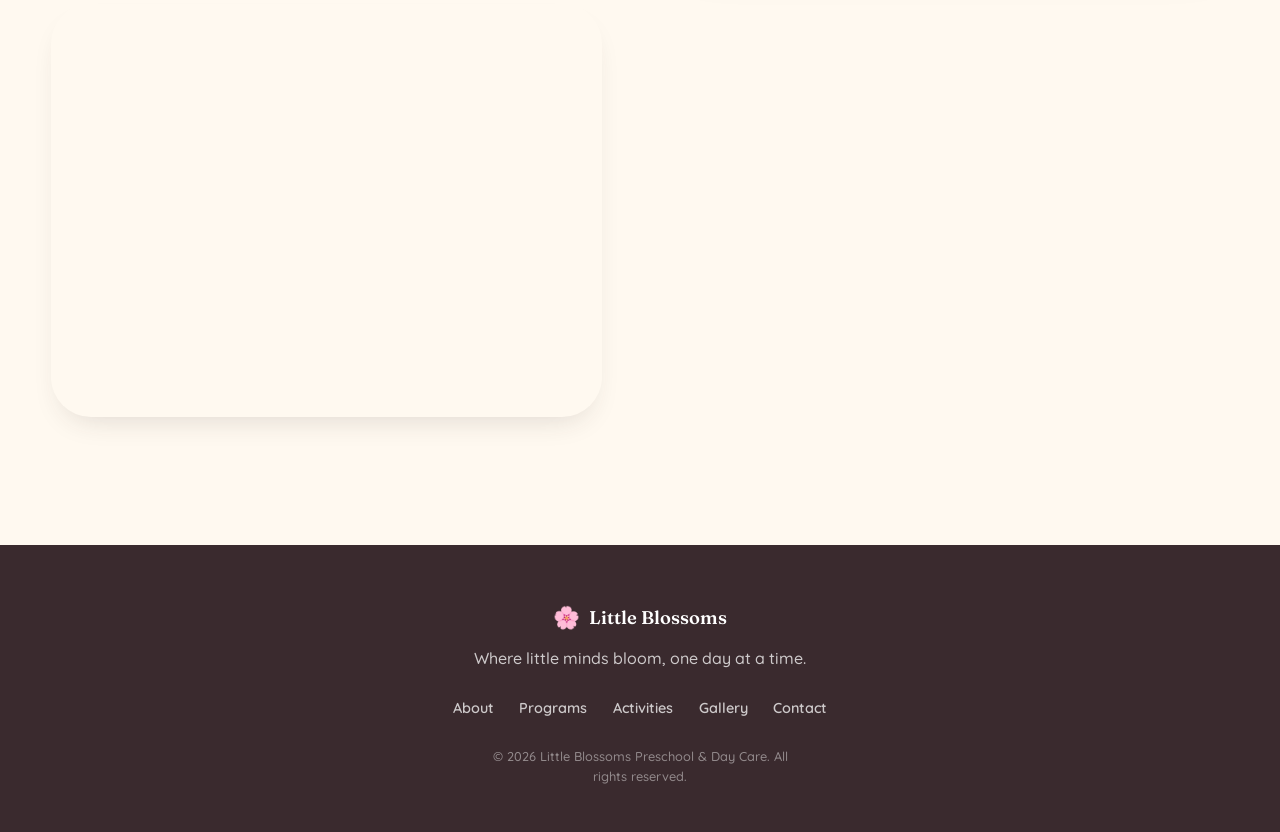
==== commit 109e5598: "Remove top desktop Admission Enquiry button" ====
--- a/index.html
+++ b/index.html
@@ -260,9 +260,7 @@
 
     </ul>
 
-    <a href="#admission" class="nav-cta">
-      Admission Enquiry
-    </a>
+
 
     <button
       class="nav-toggle"
